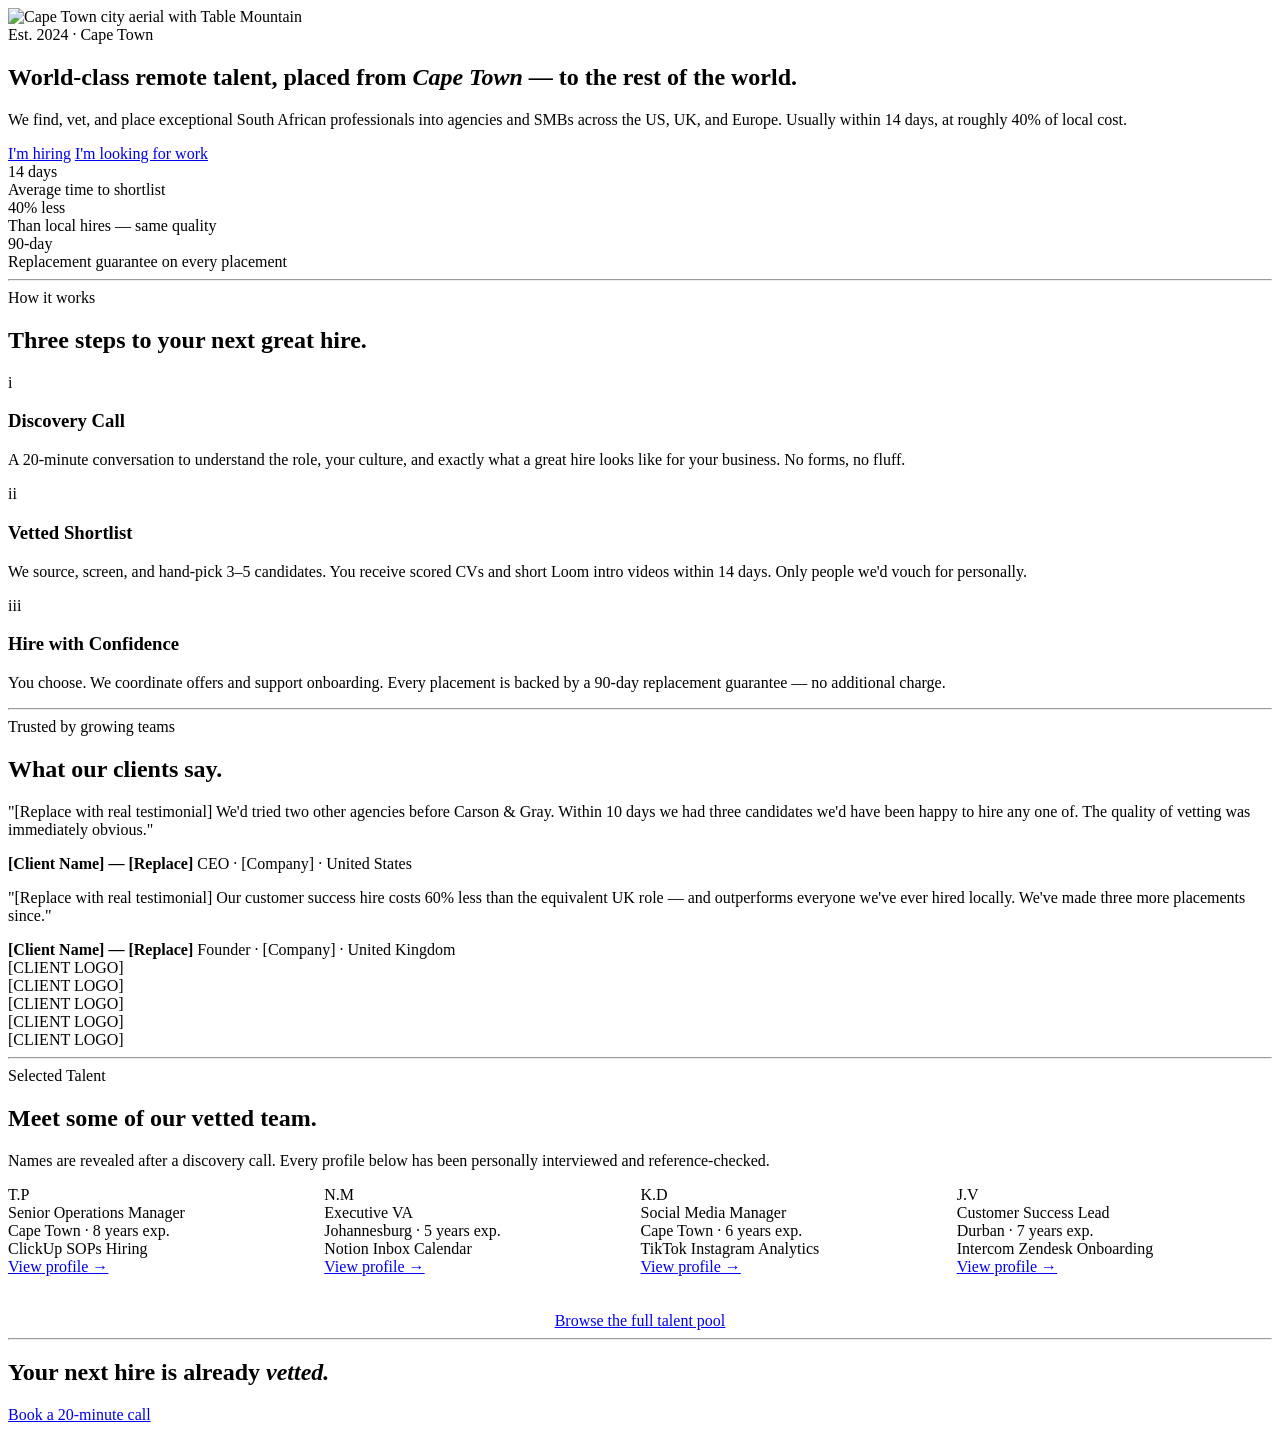
==== index.html @ 1c4ae8b0 "Create index.html" ====
<!DOCTYPE html>
<html lang="en">
<head>
  <meta charset="UTF-8" />
  <meta name="viewport" content="width=device-width, initial-scale=1.0" />
  <title>Carson & Gray — Remote Talent Specialists, Cape Town</title>
  <meta name="description" content="We find, vet, and place exceptional South African professionals into SMBs across the US, UK, and Europe. 14 days. 40% lower cost. 90-day guarantee." />
  <meta property="og:title" content="Carson & Gray — Remote Talent Specialists" />
  <meta property="og:description" content="World-class remote talent, placed from Cape Town — to the rest of the world." />
  <meta property="og:image" content="https://images.unsplash.com/photo-1580060839134-75a5edca2e99?w=1200&q=80" />
  <meta property="og:type" content="website" />
  <link rel="icon" type="image/svg+xml" href="data:image/svg+xml,<svg xmlns='http://www.w3.org/2000/svg' viewBox='0 0 32 32'><rect width='32' height='32' fill='%231a1916'/><text x='6' y='22' font-size='18' fill='%23f0e8db' font-family='serif'>C</text></svg>" />
  <link rel="preconnect" href="https://fonts.googleapis.com" />
  <link href="https://fonts.googleapis.com/css2?family=Fraunces:ital,opsz,wght@0,9..144,300;0,9..144,400;1,9..144,300;1,9..144,400&family=DM+Sans:wght@400;500&display=swap" rel="stylesheet" />
  <link rel="stylesheet" href="css/style.css" />
</head>
<body>

  <div id="nav-placeholder"></div>

  <main>

    <!-- ── HERO ── -->
    <section class="hero" aria-label="Hero">
      <div class="hero__bg">
        <img src="https://images.unsplash.com/photo-1580060839134-75a5edca2e99?w=1800&q=80&fit=crop" alt="Cape Town city aerial with Table Mountain" loading="eager" fetchpriority="high" />
      </div>
      <div class="hero__overlay" aria-hidden="true"></div>
      <div class="container">
        <div class="hero__content">
          <span class="eyebrow reveal">Est. 2024 · Cape Town</span>
          <h1 class="reveal reveal-delay-1">World-class remote talent, placed from <em>Cape Town</em> — to the rest of the world.</h1>
          <p class="hero__sub reveal reveal-delay-2">We find, vet, and place exceptional South African professionals into agencies and SMBs across the US, UK, and Europe. Usually within 14 days, at roughly 40% of local cost.</p>
          <div class="hero__btns reveal reveal-delay-3">
            <a href="for-clients.html" class="btn btn--filled">I'm hiring</a>
            <a href="for-candidates.html" class="btn btn--outline-paper">I'm looking for work</a>
          </div>
        </div>
      </div>
    </section>

    <!-- ── STATS STRIP ── -->
    <div class="stats-strip">
      <div class="stats-strip__inner">
        <div class="stat-item reveal">
          <div class="stat-num">14 days</div>
          <div class="stat-label">Average time to shortlist</div>
        </div>
        <div class="stat-item reveal reveal-delay-1">
          <div class="stat-num">40% less</div>
          <div class="stat-label">Than local hires — same quality</div>
        </div>
        <div class="stat-item reveal reveal-delay-2">
          <div class="stat-num">90-day</div>
          <div class="stat-label">Replacement guarantee on every placement</div>
        </div>
      </div>
    </div>

    <hr class="section-rule" />

    <!-- ── HOW IT WORKS ── -->
    <section>
      <div class="container">
        <div class="section-header reveal">
          <span class="eyebrow">How it works</span>
          <h2>Three steps to your next great hire.</h2>
        </div>
        <div class="steps">
          <div class="step reveal">
            <div class="step__num">i</div>
            <h3>Discovery Call</h3>
            <p>A 20-minute conversation to understand the role, your culture, and exactly what a great hire looks like for your business. No forms, no fluff.</p>
          </div>
          <div class="step reveal reveal-delay-1">
            <div class="step__num">ii</div>
            <h3>Vetted Shortlist</h3>
            <p>We source, screen, and hand-pick 3–5 candidates. You receive scored CVs and short Loom intro videos within 14 days. Only people we'd vouch for personally.</p>
          </div>
          <div class="step reveal reveal-delay-2">
            <div class="step__num">iii</div>
            <h3>Hire with Confidence</h3>
            <p>You choose. We coordinate offers and support onboarding. Every placement is backed by a 90-day replacement guarantee — no additional charge.</p>
          </div>
        </div>
      </div>
    </section>

    <hr class="section-rule" />

    <!-- ── SOCIAL PROOF ── -->
    <section style="background: var(--paper-deep);">
      <div class="container">
        <div class="section-header reveal">
          <span class="eyebrow">Trusted by growing teams</span>
          <h2>What our clients say.</h2>
        </div>
        <div class="testi-grid">
          <div class="testi-card reveal">
            <p class="testi-card__quote">"[Replace with real testimonial] We'd tried two other agencies before Carson &amp; Gray. Within 10 days we had three candidates we'd have been happy to hire any one of. The quality of vetting was immediately obvious."</p>
            <div class="testi-card__author">
              <strong>[Client Name] — [Replace]</strong>
              <span>CEO · [Company] · United States</span>
            </div>
          </div>
          <div class="testi-card reveal reveal-delay-1">
            <p class="testi-card__quote">"[Replace with real testimonial] Our customer success hire costs 60% less than the equivalent UK role — and outperforms everyone we've ever hired locally. We've made three more placements since."</p>
            <div class="testi-card__author">
              <strong>[Client Name] — [Replace]</strong>
              <span>Founder · [Company] · United Kingdom</span>
            </div>
          </div>
        </div>

        <div class="logos-strip reveal">
          <div class="logo-box">[CLIENT LOGO]</div>
          <div class="logo-box">[CLIENT LOGO]</div>
          <div class="logo-box">[CLIENT LOGO]</div>
          <div class="logo-box">[CLIENT LOGO]</div>
          <div class="logo-box">[CLIENT LOGO]</div>
        </div>
      </div>
    </section>

    <hr class="section-rule" />

    <!-- ── SELECTED TALENT ── -->
    <section>
      <div class="container">
        <div class="section-header reveal">
          <span class="eyebrow">Selected Talent</span>
          <h2>Meet some of our vetted team.</h2>
          <p>Names are revealed after a discovery call. Every profile below has been personally interviewed and reference-checked.</p>
        </div>
        <div style="display: grid; grid-template-columns: repeat(4, 1fr); gap: 1px; background: var(--rule); border: 1px solid var(--rule);">
          <div class="cand-card reveal">
            <div class="cand-card__initials">T.P</div>
            <div class="cand-card__role">Senior Operations Manager</div>
            <div class="cand-card__meta">Cape Town · 8 years exp.</div>
            <div class="cand-card__tags">
              <span class="tag">ClickUp</span>
              <span class="tag">SOPs</span>
              <span class="tag">Hiring</span>
            </div>
            <a href="talent-pool.html" class="cand-link">View profile →</a>
          </div>
          <div class="cand-card reveal reveal-delay-1">
            <div class="cand-card__initials">N.M</div>
            <div class="cand-card__role">Executive VA</div>
            <div class="cand-card__meta">Johannesburg · 5 years exp.</div>
            <div class="cand-card__tags">
              <span class="tag">Notion</span>
              <span class="tag">Inbox</span>
              <span class="tag">Calendar</span>
            </div>
            <a href="talent-pool.html" class="cand-link">View profile →</a>
          </div>
          <div class="cand-card reveal reveal-delay-2">
            <div class="cand-card__initials">K.D</div>
            <div class="cand-card__role">Social Media Manager</div>
            <div class="cand-card__meta">Cape Town · 6 years exp.</div>
            <div class="cand-card__tags">
              <span class="tag">TikTok</span>
              <span class="tag">Instagram</span>
              <span class="tag">Analytics</span>
            </div>
            <a href="talent-pool.html" class="cand-link">View profile →</a>
          </div>
          <div class="cand-card reveal reveal-delay-3">
            <div class="cand-card__initials">J.V</div>
            <div class="cand-card__role">Customer Success Lead</div>
            <div class="cand-card__meta">Durban · 7 years exp.</div>
            <div class="cand-card__tags">
              <span class="tag">Intercom</span>
              <span class="tag">Zendesk</span>
              <span class="tag">Onboarding</span>
            </div>
            <a href="talent-pool.html" class="cand-link">View profile →</a>
          </div>
        </div>
        <div style="margin-top: 36px; text-align: center;">
          <a href="talent-pool.html" class="btn btn--outline">Browse the full talent pool</a>
        </div>
      </div>
    </section>

    <hr class="section-rule" />

    <!-- ── DARK CTA ── -->
    <section class="dark-cta">
      <div class="container">
        <h2 class="reveal">Your next hire is already <em>vetted.</em></h2>
        <a href="contact.html" class="btn btn--accent reveal">Book a 20-minute call</a>
      </div>
    </section>

  </main>

  <div id="footer-placeholder"></div>

  <script src="js/main.js"></script>
  <script>initNav('index.html');</script>
</body>
</html>
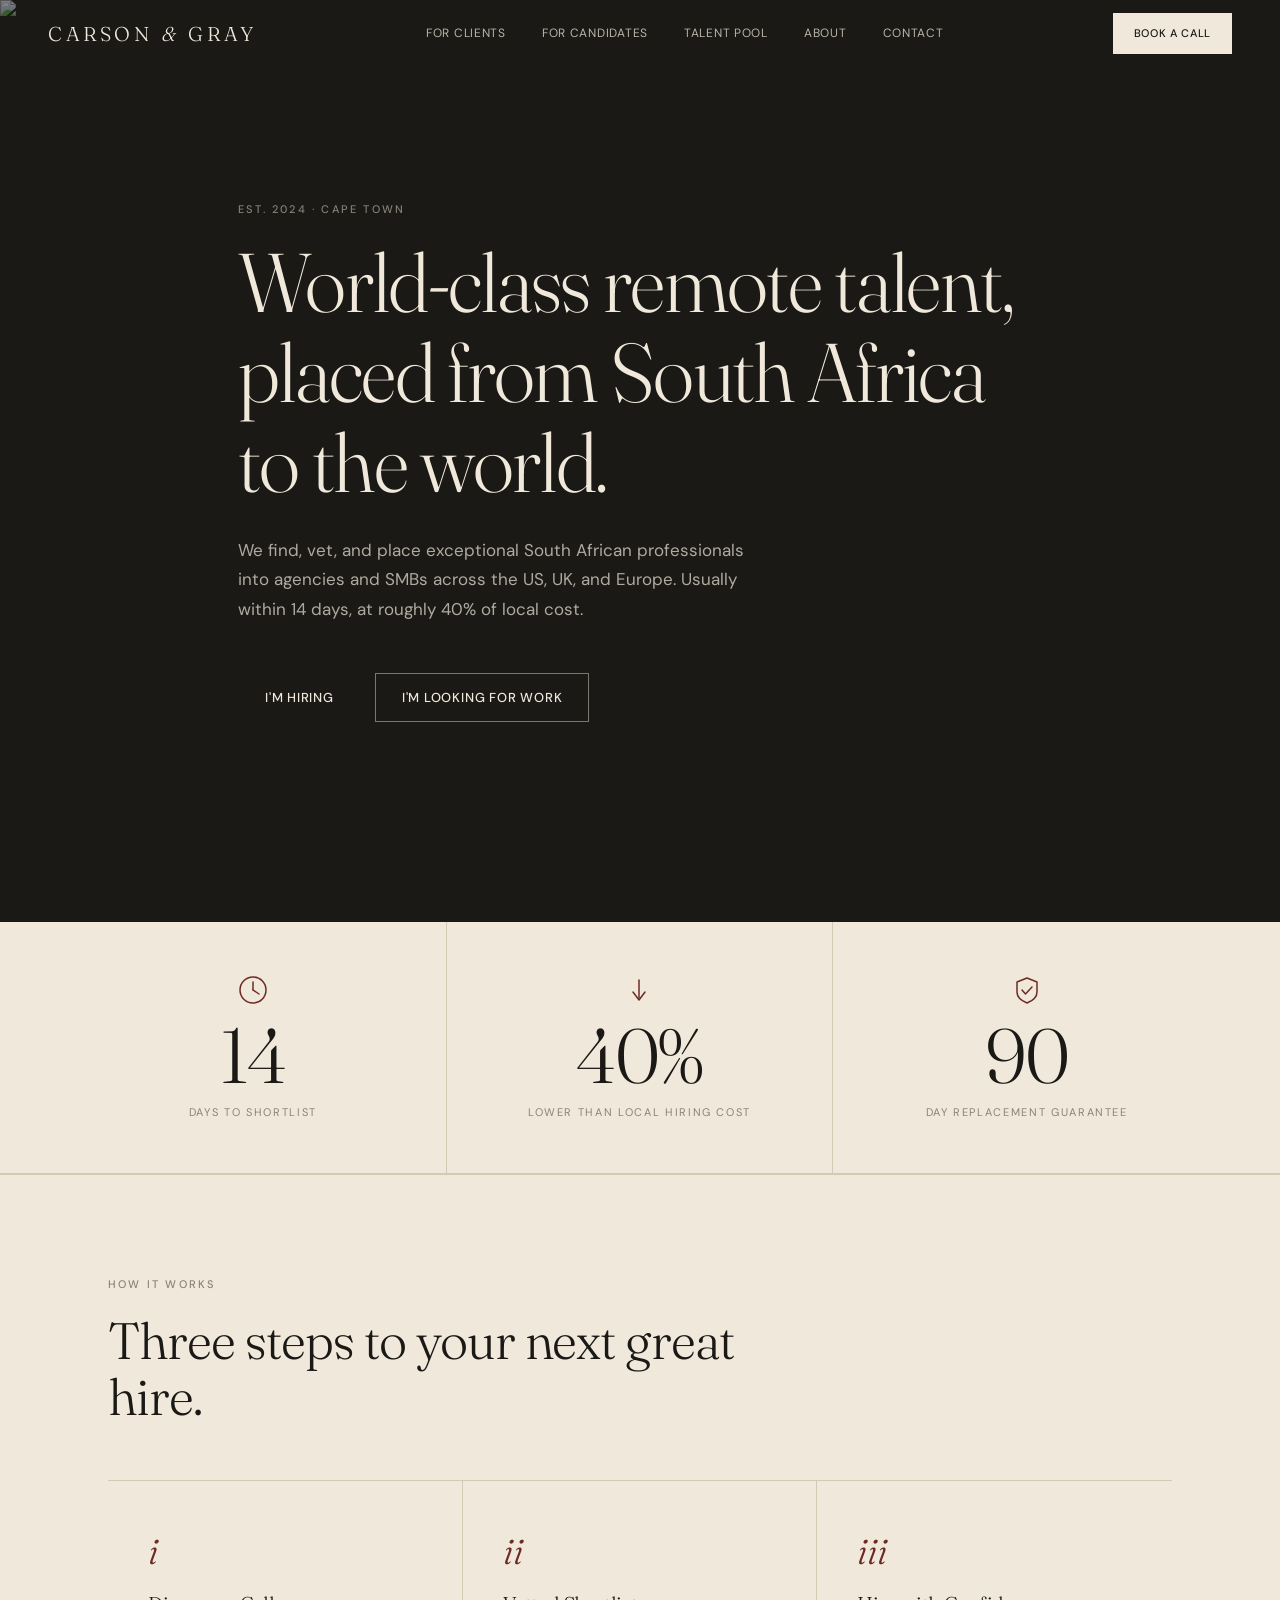
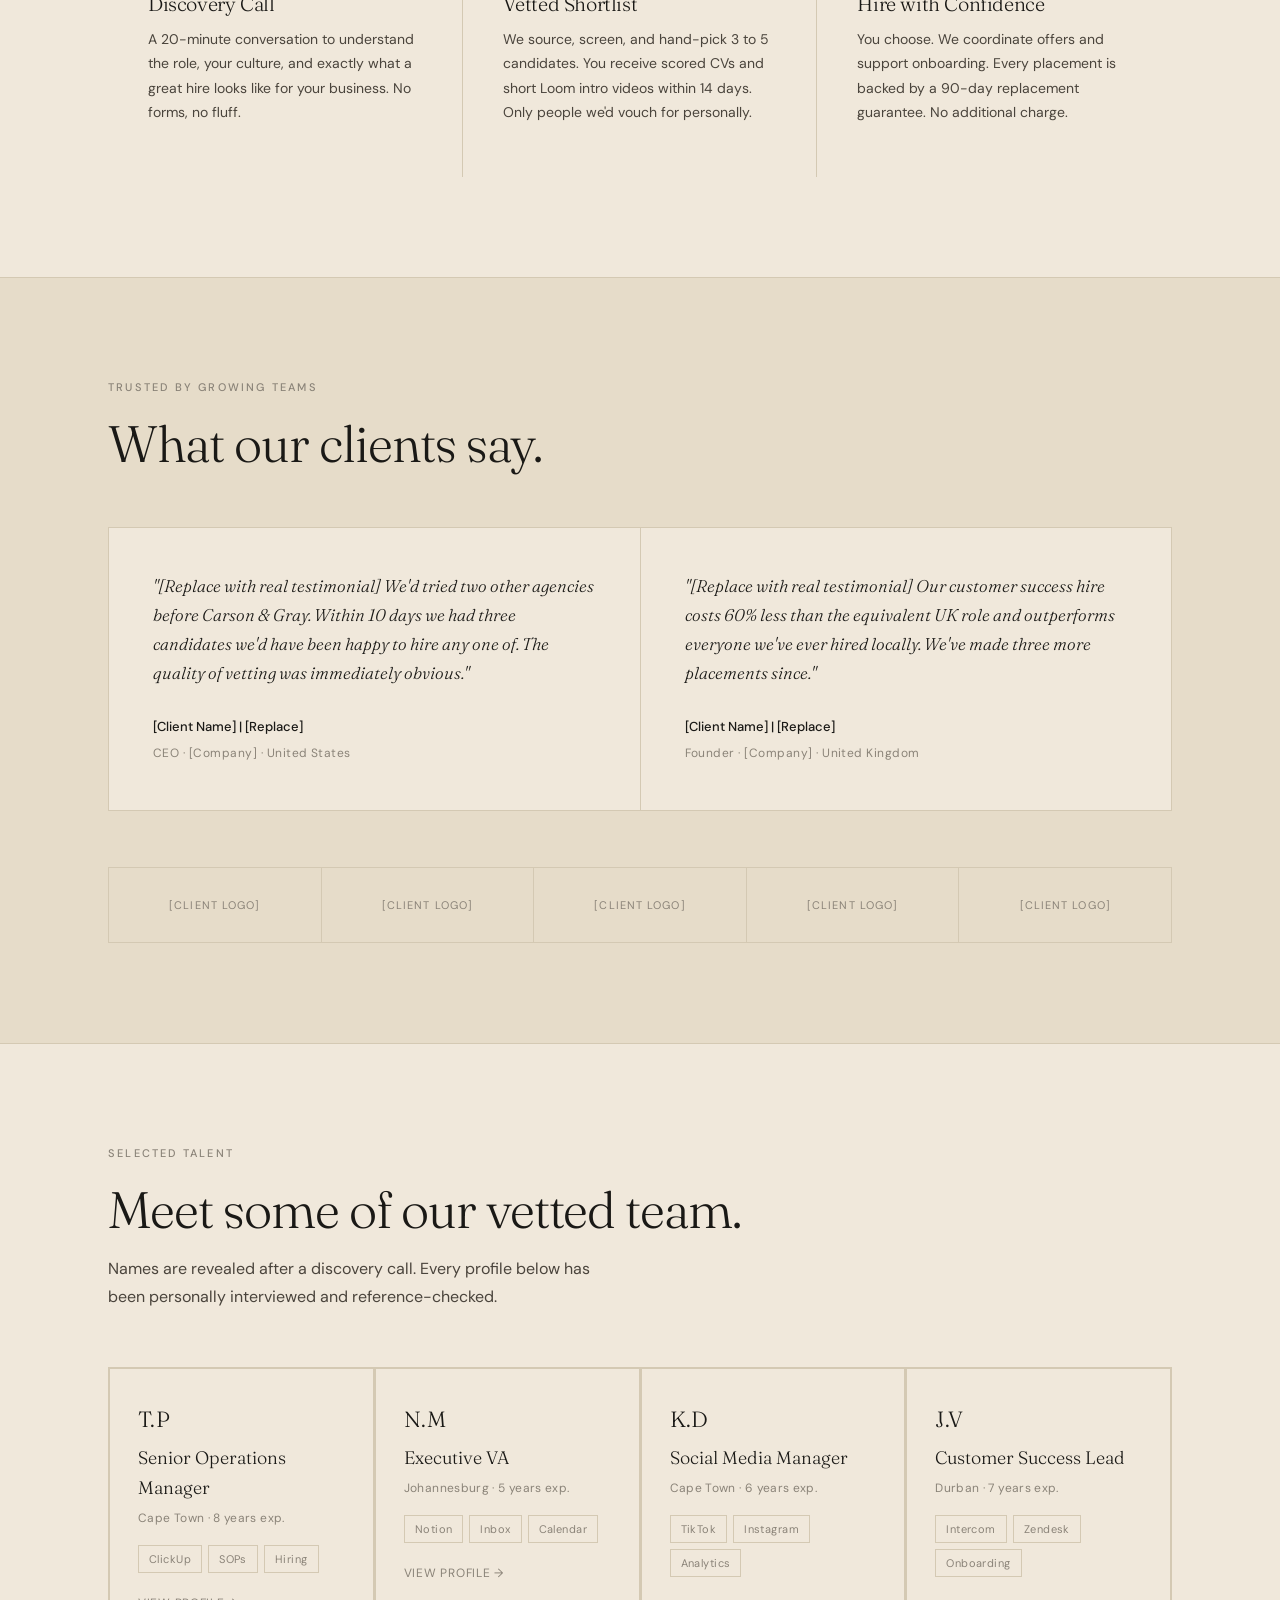
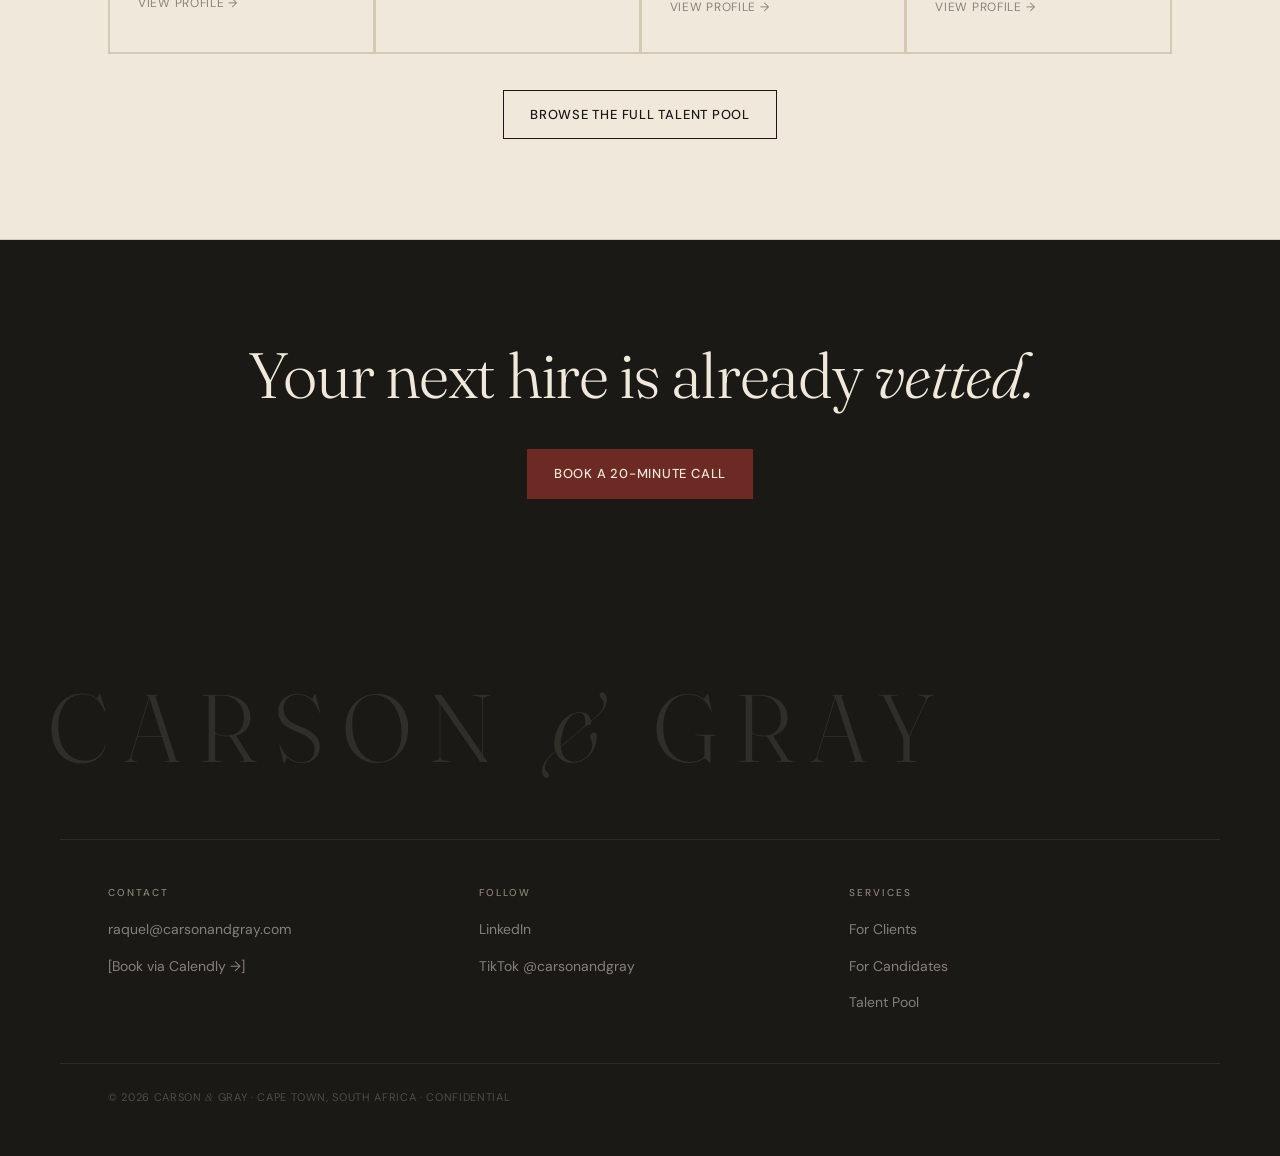
==== commit e466b555: "Update index.html" ====
--- a/index.html
+++ b/index.html
@@ -3,13 +3,13 @@
 <head>
   <meta charset="UTF-8" />
   <meta name="viewport" content="width=device-width, initial-scale=1.0" />
-  <title>Carson & Gray — Remote Talent Specialists, Cape Town</title>
+  <title>Carson &amp; Gray | Remote Talent Specialists</title>
   <meta name="description" content="We find, vet, and place exceptional South African professionals into SMBs across the US, UK, and Europe. 14 days. 40% lower cost. 90-day guarantee." />
-  <meta property="og:title" content="Carson & Gray — Remote Talent Specialists" />
-  <meta property="og:description" content="World-class remote talent, placed from Cape Town — to the rest of the world." />
+  <meta property="og:title" content="Carson &amp; Gray | Remote Talent Specialists" />
+  <meta property="og:description" content="World-class remote talent, placed from South Africa to the world." />
   <meta property="og:image" content="https://images.unsplash.com/photo-1580060839134-75a5edca2e99?w=1200&q=80" />
   <meta property="og:type" content="website" />
-  <link rel="icon" type="image/svg+xml" href="data:image/svg+xml,<svg xmlns='http://www.w3.org/2000/svg' viewBox='0 0 32 32'><rect width='32' height='32' fill='%231a1916'/><text x='6' y='22' font-size='18' fill='%23f0e8db' font-family='serif'>C</text></svg>" />
+  <link rel="icon" type="image/svg+xml" href="data:image/svg+xml,<svg xmlns='http://www.w3.org/2000/svg' viewBox='0 0 32 32'><rect width='32' height='32' fill='%231a1916'/><text x='4' y='22' font-size='11' fill='%23f0e8db' font-family='serif' letter-spacing='1'>C<tspan font-style='italic'>&amp;</tspan>G</text></svg>" />
   <link rel="preconnect" href="https://fonts.googleapis.com" />
   <link href="https://fonts.googleapis.com/css2?family=Fraunces:ital,opsz,wght@0,9..144,300;0,9..144,400;1,9..144,300;1,9..144,400&family=DM+Sans:wght@400;500&display=swap" rel="stylesheet" />
   <link rel="stylesheet" href="css/style.css" />
@@ -23,13 +23,13 @@
     <!-- ── HERO ── -->
     <section class="hero" aria-label="Hero">
       <div class="hero__bg">
-        <img src="https://images.unsplash.com/photo-1580060839134-75a5edca2e99?w=1800&q=80&fit=crop" alt="Cape Town city aerial with Table Mountain" loading="eager" fetchpriority="high" />
-      </div>
-      <div class="hero__overlay" aria-hidden="true"></div>
+        <img src="https://images.unsplash.com/photo-1577948000111-9c970dfe3743?w=1800&q=80&fit=crop" alt="Johannesburg skyline" loading="eager" fetchpriority="high" />
+      </div>
+      <div class="hero__overlay" aria-hidden="true" style="opacity: 0.40;"></div>
       <div class="container">
         <div class="hero__content">
           <span class="eyebrow reveal">Est. 2024 · Cape Town</span>
-          <h1 class="reveal reveal-delay-1">World-class remote talent, placed from <em>Cape Town</em> — to the rest of the world.</h1>
+          <h1 class="reveal reveal-delay-1">World-class remote talent, placed from South Africa to the world.</h1>
           <p class="hero__sub reveal reveal-delay-2">We find, vet, and place exceptional South African professionals into agencies and SMBs across the US, UK, and Europe. Usually within 14 days, at roughly 40% of local cost.</p>
           <div class="hero__btns reveal reveal-delay-3">
             <a href="for-clients.html" class="btn btn--filled">I'm hiring</a>
@@ -41,18 +41,40 @@
 
     <!-- ── STATS STRIP ── -->
     <div class="stats-strip">
-      <div class="stats-strip__inner">
-        <div class="stat-item reveal">
-          <div class="stat-num">14 days</div>
-          <div class="stat-label">Average time to shortlist</div>
-        </div>
-        <div class="stat-item reveal reveal-delay-1">
-          <div class="stat-num">40% less</div>
-          <div class="stat-label">Than local hires — same quality</div>
-        </div>
-        <div class="stat-item reveal reveal-delay-2">
-          <div class="stat-num">90-day</div>
-          <div class="stat-label">Replacement guarantee on every placement</div>
+      <div class="stats-strip__inner" style="display:grid; grid-template-columns: repeat(3,1fr); max-width: 1160px; margin: 0 auto;">
+        <div class="stat-item" style="padding: 52px 48px; border-right: 1px solid var(--rule); text-align: center;">
+          <div style="display:flex; justify-content:center; margin-bottom:12px;">
+            <!-- Clock icon -->
+            <svg width="32" height="32" viewBox="0 0 32 32" fill="none" xmlns="http://www.w3.org/2000/svg">
+              <circle cx="16" cy="16" r="13" stroke="var(--accent)" stroke-width="1.5"/>
+              <line x1="16" y1="8" x2="16" y2="16" stroke="var(--accent)" stroke-width="1.5" stroke-linecap="round"/>
+              <line x1="16" y1="16" x2="22" y2="20" stroke="var(--accent)" stroke-width="1.5" stroke-linecap="round"/>
+            </svg>
+          </div>
+          <div class="stat-num" style="font-family:'Fraunces',Georgia,serif; font-weight:300; font-size:clamp(56px,6vw,96px); letter-spacing:-0.03em; color:var(--ink); line-height:1; margin-bottom:8px;">14</div>
+          <div class="stat-label" style="font-size:11px; letter-spacing:0.15em; text-transform:uppercase; color:var(--ink-mute); font-family:'DM Sans',sans-serif;">Days to shortlist</div>
+        </div>
+        <div class="stat-item" style="padding: 52px 48px; border-right: 1px solid var(--rule); text-align: center;">
+          <div style="display:flex; justify-content:center; margin-bottom:12px;">
+            <!-- Down arrow icon -->
+            <svg width="32" height="32" viewBox="0 0 32 32" fill="none" xmlns="http://www.w3.org/2000/svg">
+              <line x1="16" y1="6" x2="16" y2="24" stroke="var(--accent)" stroke-width="1.5" stroke-linecap="round"/>
+              <polyline points="10,18 16,26 22,18" fill="none" stroke="var(--accent)" stroke-width="1.5" stroke-linecap="round" stroke-linejoin="round"/>
+            </svg>
+          </div>
+          <div class="stat-num" style="font-family:'Fraunces',Georgia,serif; font-weight:300; font-size:clamp(56px,6vw,96px); letter-spacing:-0.03em; color:var(--ink); line-height:1; margin-bottom:8px;">40%</div>
+          <div class="stat-label" style="font-size:11px; letter-spacing:0.15em; text-transform:uppercase; color:var(--ink-mute); font-family:'DM Sans',sans-serif;">Lower than local hiring cost</div>
+        </div>
+        <div class="stat-item" style="padding: 52px 48px; text-align: center;">
+          <div style="display:flex; justify-content:center; margin-bottom:12px;">
+            <!-- Shield icon -->
+            <svg width="32" height="32" viewBox="0 0 32 32" fill="none" xmlns="http://www.w3.org/2000/svg">
+              <path d="M16 4 L26 8 L26 18 C26 23 21 27 16 29 C11 27 6 23 6 18 L6 8 Z" stroke="var(--accent)" stroke-width="1.5" stroke-linejoin="round"/>
+              <polyline points="11,16 14.5,20 21,13" fill="none" stroke="var(--accent)" stroke-width="1.5" stroke-linecap="round" stroke-linejoin="round"/>
+            </svg>
+          </div>
+          <div class="stat-num" style="font-family:'Fraunces',Georgia,serif; font-weight:300; font-size:clamp(56px,6vw,96px); letter-spacing:-0.03em; color:var(--ink); line-height:1; margin-bottom:8px;">90</div>
+          <div class="stat-label" style="font-size:11px; letter-spacing:0.15em; text-transform:uppercase; color:var(--ink-mute); font-family:'DM Sans',sans-serif;">Day replacement guarantee</div>
         </div>
       </div>
     </div>
@@ -75,12 +97,12 @@
           <div class="step reveal reveal-delay-1">
             <div class="step__num">ii</div>
             <h3>Vetted Shortlist</h3>
-            <p>We source, screen, and hand-pick 3–5 candidates. You receive scored CVs and short Loom intro videos within 14 days. Only people we'd vouch for personally.</p>
+            <p>We source, screen, and hand-pick 3 to 5 candidates. You receive scored CVs and short Loom intro videos within 14 days. Only people we'd vouch for personally.</p>
           </div>
           <div class="step reveal reveal-delay-2">
             <div class="step__num">iii</div>
             <h3>Hire with Confidence</h3>
-            <p>You choose. We coordinate offers and support onboarding. Every placement is backed by a 90-day replacement guarantee — no additional charge.</p>
+            <p>You choose. We coordinate offers and support onboarding. Every placement is backed by a 90-day replacement guarantee. No additional charge.</p>
           </div>
         </div>
       </div>
@@ -99,14 +121,14 @@
           <div class="testi-card reveal">
             <p class="testi-card__quote">"[Replace with real testimonial] We'd tried two other agencies before Carson &amp; Gray. Within 10 days we had three candidates we'd have been happy to hire any one of. The quality of vetting was immediately obvious."</p>
             <div class="testi-card__author">
-              <strong>[Client Name] — [Replace]</strong>
+              <strong>[Client Name] | [Replace]</strong>
               <span>CEO · [Company] · United States</span>
             </div>
           </div>
           <div class="testi-card reveal reveal-delay-1">
-            <p class="testi-card__quote">"[Replace with real testimonial] Our customer success hire costs 60% less than the equivalent UK role — and outperforms everyone we've ever hired locally. We've made three more placements since."</p>
+            <p class="testi-card__quote">"[Replace with real testimonial] Our customer success hire costs 60% less than the equivalent UK role and outperforms everyone we've ever hired locally. We've made three more placements since."</p>
             <div class="testi-card__author">
-              <strong>[Client Name] — [Replace]</strong>
+              <strong>[Client Name] | [Replace]</strong>
               <span>Founder · [Company] · United Kingdom</span>
             </div>
           </div>
--- a/css/style.css
+++ b/css/style.css
@@ -0,0 +1,1097 @@
+/* ════════════════════════════════════════════════════════════
+   CARSON & GRAY — Shared Stylesheet
+   Palette: Ink / Paper / Accent (deep burgundy)
+   Fonts: Fraunces (display) + DM Sans (body)
+════════════════════════════════════════════════════════════ */
+
+/* ── DESIGN TOKENS ── */
+:root {
+  --paper:      #f0e8db;
+  --paper-deep: #e6dcc9;
+  --ink:        #1a1916;
+  --ink-soft:   #4a443c;
+  --ink-mute:   #8a8378;
+  --accent:     #6d2a24;
+  --rule:       #d4c9b3;
+
+  --font-display: 'Fraunces', Georgia, serif;
+  --font-body:    'DM Sans', system-ui, sans-serif;
+
+  --pad-section:    100px;
+  --pad-section-sm: 56px;
+  --max-w:          1160px;
+}
+
+/* ── RESET ── */
+*, *::before, *::after { box-sizing: border-box; margin: 0; padding: 0; }
+html { scroll-behavior: smooth; font-size: 16px; }
+img  { display: block; max-width: 100%; }
+a    { color: inherit; text-decoration: none; }
+ul, ol { list-style: none; }
+button { cursor: pointer; font-family: inherit; }
+input, select, textarea { font-family: inherit; }
+
+/* ── BASE ── */
+body {
+  background: var(--paper);
+  color: var(--ink);
+  font-family: var(--font-body);
+  font-size: 16px;
+  line-height: 1.65;
+  overflow-x: hidden;
+  position: relative;
+}
+
+/* Paper grain texture */
+body::before {
+  content: '';
+  position: fixed;
+  inset: 0;
+  z-index: 0;
+  pointer-events: none;
+  opacity: 0.35;
+  mix-blend-mode: multiply;
+  background-image: url("data:image/svg+xml,%3Csvg xmlns='http://www.w3.org/2000/svg' width='400' height='400'%3E%3Cfilter id='g'%3E%3CfeTurbulence type='fractalNoise' baseFrequency='0.72' numOctaves='4' stitchTiles='stitch'/%3E%3CfeColorMatrix type='saturate' values='0'/%3E%3C/filter%3E%3Crect width='400' height='400' filter='url(%23g)'/%3E%3C/svg%3E");
+  background-size: 250px 250px;
+}
+
+/* Ensure all content sits above the texture */
+body > * { position: relative; z-index: 1; }
+
+/* ── TYPOGRAPHY ── */
+h1, h2, h3, h4 {
+  font-family: var(--font-display);
+  font-weight: 300;
+  line-height: 1.08;
+  letter-spacing: -0.02em;
+}
+
+em {
+  font-style: italic;
+  font-family: var(--font-display);
+  font-weight: 300;
+}
+
+p { color: var(--ink-soft); line-height: 1.75; }
+
+.eyebrow {
+  display: block;
+  font-family: var(--font-body);
+  font-size: 11px;
+  font-weight: 500;
+  letter-spacing: 0.2em;
+  text-transform: uppercase;
+  color: var(--ink-mute);
+  margin-bottom: 20px;
+}
+.eyebrow--accent { color: var(--accent); }
+
+/* ── LAYOUT ── */
+.container {
+  max-width: var(--max-w);
+  margin: 0 auto;
+  padding: 0 48px;
+}
+
+section {
+  padding: var(--pad-section) 0;
+}
+
+.section-rule {
+  border: none;
+  border-top: 1px solid var(--rule);
+}
+
+/* ── BUTTONS ── */
+.btn {
+  display: inline-flex;
+  align-items: center;
+  gap: 8px;
+  font-family: var(--font-body);
+  font-size: 13px;
+  font-weight: 500;
+  letter-spacing: 0.06em;
+  text-transform: uppercase;
+  padding: 13px 26px;
+  border: 1px solid transparent;
+  border-radius: 0;
+  transition: background 0.2s, color 0.2s, border-color 0.2s;
+  cursor: pointer;
+  white-space: nowrap;
+}
+
+.btn--filled {
+  background: var(--ink);
+  color: var(--paper);
+  border-color: var(--ink);
+}
+.btn--filled:hover { background: #2f2d29; border-color: #2f2d29; }
+
+.btn--outline {
+  background: transparent;
+  color: var(--ink);
+  border-color: var(--ink);
+}
+.btn--outline:hover { background: var(--ink); color: var(--paper); }
+
+.btn--accent {
+  background: var(--accent);
+  color: var(--paper);
+  border-color: var(--accent);
+}
+.btn--accent:hover { background: #581f1a; border-color: #581f1a; }
+
+.btn--outline-paper {
+  background: transparent;
+  color: var(--paper);
+  border-color: rgba(240,232,219,0.45);
+}
+.btn--outline-paper:hover { background: rgba(240,232,219,0.1); border-color: var(--paper); }
+
+/* ── NAV ── */
+.site-nav {
+  position: fixed;
+  top: 0; left: 0; right: 0;
+  z-index: 900;
+  height: 68px;
+  display: flex;
+  align-items: center;
+  justify-content: space-between;
+  padding: 0 48px;
+  background: transparent;
+  border-bottom: 1px solid transparent;
+  transition: background 0.35s, border-color 0.35s, backdrop-filter 0.35s;
+}
+
+.site-nav.scrolled {
+  background: rgba(240, 232, 219, 0.96);
+  border-color: var(--rule);
+  backdrop-filter: blur(8px);
+}
+
+.nav-logo {
+  font-family: var(--font-display);
+  font-weight: 300;
+  font-size: 20px;
+  letter-spacing: 0.18em;
+  text-transform: uppercase;
+  color: var(--paper);
+  transition: color 0.35s;
+  white-space: nowrap;
+  flex-shrink: 0;
+}
+.site-nav.scrolled .nav-logo { color: var(--ink); }
+
+.nav-links {
+  display: flex;
+  align-items: center;
+  gap: 36px;
+}
+.nav-links a {
+  font-size: 12px;
+  font-weight: 400;
+  letter-spacing: 0.06em;
+  text-transform: uppercase;
+  color: rgba(240,232,219,0.75);
+  transition: color 0.2s;
+}
+.nav-links a:hover,
+.nav-links a.active { color: var(--paper); }
+
+.site-nav.scrolled .nav-links a { color: var(--ink-mute); }
+.site-nav.scrolled .nav-links a:hover,
+.site-nav.scrolled .nav-links a.active { color: var(--ink); }
+
+.nav-cta .btn--filled {
+  font-size: 11px;
+  padding: 10px 20px;
+  background: var(--paper);
+  color: var(--ink);
+  border-color: var(--paper);
+}
+.nav-cta .btn--filled:hover { background: var(--paper-deep); border-color: var(--paper-deep); }
+.site-nav.scrolled .nav-cta .btn--filled {
+  background: var(--ink);
+  color: var(--paper);
+  border-color: var(--ink);
+}
+
+.hamburger {
+  display: none;
+  flex-direction: column;
+  gap: 5px;
+  background: none;
+  border: none;
+  padding: 4px;
+}
+.hamburger span {
+  display: block;
+  width: 22px;
+  height: 1.5px;
+  background: var(--paper);
+  transition: background 0.35s, transform 0.3s, opacity 0.3s;
+}
+.site-nav.scrolled .hamburger span { background: var(--ink); }
+.hamburger.open span:nth-child(1) { transform: rotate(45deg) translate(4px, 4px); }
+.hamburger.open span:nth-child(2) { opacity: 0; }
+.hamburger.open span:nth-child(3) { transform: rotate(-45deg) translate(4px, -4px); }
+
+.mobile-menu {
+  display: none;
+  position: fixed;
+  top: 68px; left: 0; right: 0;
+  z-index: 899;
+  background: var(--paper);
+  border-bottom: 1px solid var(--rule);
+  padding: 28px 48px 36px;
+  flex-direction: column;
+  gap: 0;
+}
+.mobile-menu.open { display: flex; }
+.mobile-menu a {
+  font-size: 13px;
+  font-weight: 400;
+  letter-spacing: 0.06em;
+  text-transform: uppercase;
+  color: var(--ink-soft);
+  padding: 14px 0;
+  border-bottom: 1px solid var(--rule);
+  transition: color 0.2s;
+}
+.mobile-menu a:hover { color: var(--ink); }
+.mobile-menu .btn { margin-top: 20px; align-self: flex-start; }
+
+/* ── FOOTER ── */
+.site-footer {
+  background: var(--ink);
+  padding: 80px 0 48px;
+}
+
+.footer-wordmark {
+  font-family: var(--font-display);
+  font-weight: 300;
+  font-size: clamp(48px, 8vw, 96px);
+  color: rgba(240,232,219,0.1);
+  letter-spacing: 0.18em;
+  text-transform: uppercase;
+  line-height: 1;
+  margin-bottom: 64px;
+  padding: 0 48px;
+}
+
+.footer-grid {
+  display: grid;
+  grid-template-columns: repeat(3, 1fr);
+  gap: 48px;
+  padding: 48px 48px 48px;
+  border-top: 1px solid rgba(240,232,219,0.08);
+  max-width: var(--max-w);
+  margin: 0 auto;
+}
+.footer-col h4 {
+  font-family: var(--font-body);
+  font-size: 10px;
+  font-weight: 500;
+  letter-spacing: 0.2em;
+  text-transform: uppercase;
+  color: var(--ink-mute);
+  margin-bottom: 18px;
+}
+.footer-col ul { display: flex; flex-direction: column; gap: 10px; }
+.footer-col ul li a {
+  font-size: 14px;
+  color: rgba(240,232,219,0.5);
+  transition: color 0.2s;
+}
+.footer-col ul li a:hover { color: var(--paper); }
+
+.footer-bottom {
+  max-width: var(--max-w);
+  margin: 0 auto;
+  padding: 24px 48px 0;
+  border-top: 1px solid rgba(240,232,219,0.08);
+  display: flex;
+  justify-content: space-between;
+  align-items: center;
+  flex-wrap: wrap;
+  gap: 12px;
+}
+.footer-bottom p {
+  font-size: 11px;
+  letter-spacing: 0.06em;
+  color: rgba(240,232,219,0.25);
+  text-transform: uppercase;
+}
+
+/* ── HERO ── */
+.hero {
+  position: relative;
+  min-height: 100vh;
+  display: flex;
+  align-items: flex-end;
+  overflow: hidden;
+}
+
+.hero__bg {
+  position: absolute;
+  inset: 0;
+  background: var(--ink);
+}
+.hero__bg img {
+  width: 100%;
+  height: 100%;
+  object-fit: cover;
+  object-position: center;
+  opacity: 0.75;
+}
+.hero__overlay {
+  position: absolute;
+  inset: 0;
+  background: var(--ink);
+  opacity: 0.50;
+}
+
+.hero__content {
+  position: relative;
+  z-index: 2;
+  padding: 100px 48px 100px;
+  max-width: 900px;
+}
+
+.hero__content .eyebrow { color: rgba(240,232,219,0.5); }
+
+.hero h1 {
+  font-size: clamp(48px, 6.5vw, 92px);
+  color: var(--paper);
+  margin-bottom: 28px;
+  max-width: 820px;
+}
+
+.hero__sub {
+  font-size: 17px;
+  color: rgba(240,232,219,0.7);
+  max-width: 540px;
+  margin-bottom: 48px;
+  line-height: 1.75;
+  font-family: var(--font-body);
+}
+
+.hero__btns {
+  display: flex;
+  gap: 14px;
+  flex-wrap: wrap;
+}
+
+/* Hero variants (smaller) */
+.hero--sm {
+  min-height: 65vh;
+}
+.hero--sm .hero__content {
+  padding: 80px 48px 80px;
+}
+
+/* ── STATS STRIP ── */
+.stats-strip {
+  background: var(--paper);
+  border-bottom: 1px solid var(--rule);
+  padding: 0;
+}
+.stats-strip__inner {
+  display: grid;
+  grid-template-columns: repeat(3, 1fr);
+  max-width: var(--max-w);
+  margin: 0 auto;
+}
+.stat-item {
+  padding: 52px 48px;
+  border-right: 1px solid var(--rule);
+}
+.stat-item:last-child { border-right: none; }
+.stat-num {
+  font-family: var(--font-display);
+  font-weight: 300;
+  font-size: clamp(40px, 5vw, 60px);
+  letter-spacing: -0.03em;
+  color: var(--ink);
+  line-height: 1;
+  margin-bottom: 8px;
+}
+.stat-label {
+  font-size: 13px;
+  color: var(--ink-mute);
+  font-family: var(--font-body);
+}
+
+/* ── SECTION HEADER ── */
+.section-header {
+  margin-bottom: 56px;
+}
+.section-header h2 {
+  font-size: clamp(32px, 4vw, 52px);
+  color: var(--ink);
+  max-width: 680px;
+}
+.section-header p {
+  margin-top: 18px;
+  font-size: 16px;
+  max-width: 520px;
+}
+
+/* ── HOW IT WORKS ── */
+.steps {
+  display: grid;
+  grid-template-columns: repeat(3, 1fr);
+  border-top: 1px solid var(--rule);
+}
+.step {
+  padding: 52px 40px;
+  border-right: 1px solid var(--rule);
+}
+.step:last-child { border-right: none; }
+.step__num {
+  font-family: var(--font-display);
+  font-style: italic;
+  font-size: 36px;
+  color: var(--accent);
+  font-weight: 300;
+  line-height: 1;
+  margin-bottom: 24px;
+}
+.step h3 {
+  font-size: 20px;
+  margin-bottom: 12px;
+  color: var(--ink);
+}
+.step p { font-size: 14px; }
+
+/* ── TESTIMONIALS ── */
+.testi-grid {
+  display: grid;
+  grid-template-columns: 1fr 1fr;
+  gap: 1px;
+  background: var(--rule);
+  border: 1px solid var(--rule);
+}
+.testi-card {
+  background: var(--paper);
+  padding: 44px;
+}
+.testi-card__quote {
+  font-family: var(--font-display);
+  font-style: italic;
+  font-weight: 300;
+  font-size: 17px;
+  line-height: 1.7;
+  color: var(--ink);
+  margin-bottom: 28px;
+}
+.testi-card__author strong {
+  display: block;
+  font-size: 13px;
+  font-weight: 500;
+  color: var(--ink);
+  margin-bottom: 2px;
+}
+.testi-card__author span {
+  font-size: 12px;
+  color: var(--ink-mute);
+  letter-spacing: 0.04em;
+}
+
+/* Logo strip */
+.logos-strip {
+  display: flex;
+  gap: 0;
+  border: 1px solid var(--rule);
+  margin-top: 56px;
+}
+.logo-box {
+  flex: 1;
+  border-right: 1px solid var(--rule);
+  padding: 28px 24px;
+  text-align: center;
+  font-size: 11px;
+  letter-spacing: 0.1em;
+  text-transform: uppercase;
+  color: var(--ink-mute);
+}
+.logo-box:last-child { border-right: none; }
+
+/* ── CANDIDATE CARDS ── */
+.cand-card {
+  background: var(--paper);
+  border: 1px solid var(--rule);
+  padding: 32px 28px;
+  transition: border-color 0.2s;
+}
+.cand-card:hover { border-color: var(--ink-mute); }
+.cand-card__num {
+  font-family: var(--font-display);
+  font-style: italic;
+  font-size: 28px;
+  font-weight: 300;
+  color: var(--accent);
+  line-height: 1;
+  margin-bottom: 20px;
+}
+.cand-card__initials {
+  font-family: var(--font-display);
+  font-size: 22px;
+  font-weight: 300;
+  color: var(--ink);
+  margin-bottom: 6px;
+  letter-spacing: 0.02em;
+}
+.cand-card__role {
+  font-family: var(--font-display);
+  font-size: 18px;
+  font-weight: 300;
+  color: var(--ink);
+  margin-bottom: 6px;
+}
+.cand-card__meta {
+  font-size: 12px;
+  color: var(--ink-mute);
+  margin-bottom: 16px;
+  letter-spacing: 0.03em;
+}
+.cand-card__tags {
+  display: flex;
+  gap: 6px;
+  flex-wrap: wrap;
+  margin-bottom: 16px;
+}
+.tag {
+  font-size: 11px;
+  letter-spacing: 0.04em;
+  border: 1px solid var(--rule);
+  padding: 4px 10px;
+  color: var(--ink-mute);
+  border-radius: 0;
+  font-family: var(--font-body);
+}
+.cand-card__rate {
+  font-size: 13px;
+  color: var(--ink-soft);
+  font-weight: 500;
+  margin-bottom: 6px;
+}
+.cand-card__avail {
+  display: flex;
+  align-items: center;
+  gap: 8px;
+  font-size: 12px;
+  color: var(--ink-mute);
+  margin-bottom: 20px;
+}
+.avail-dot {
+  width: 7px;
+  height: 7px;
+  border-radius: 50%;
+  flex-shrink: 0;
+}
+.avail-dot--green  { background: #4a7c59; }
+.avail-dot--amber  { background: #a07940; }
+.avail-dot--muted  { background: var(--rule); }
+
+.cand-link {
+  font-size: 12px;
+  letter-spacing: 0.06em;
+  text-transform: uppercase;
+  color: var(--ink-mute);
+  transition: color 0.2s;
+  font-family: var(--font-body);
+}
+.cand-link:hover { color: var(--ink); }
+
+/* ── DARK CTA ── */
+.dark-cta {
+  background: var(--ink);
+  text-align: center;
+  padding: var(--pad-section) 0;
+}
+.dark-cta h2 {
+  font-size: clamp(36px, 5vw, 68px);
+  color: var(--paper);
+  margin-bottom: 40px;
+}
+
+/* ── PROCESS LIST ── */
+.process-list {
+  border-top: 1px solid var(--rule);
+}
+.process-step {
+  display: grid;
+  grid-template-columns: 80px 1fr;
+  gap: 32px;
+  padding: 44px 0;
+  border-bottom: 1px solid var(--rule);
+  align-items: start;
+}
+.process-step__num {
+  font-family: var(--font-display);
+  font-style: italic;
+  font-size: 18px;
+  color: var(--accent);
+  padding-top: 4px;
+}
+.process-step h3 { font-size: 20px; margin-bottom: 12px; }
+.process-step p { font-size: 15px; }
+
+/* ── ROLE GRID (typographic) ── */
+.role-grid {
+  display: flex;
+  flex-direction: column;
+  border-top: 1px solid var(--rule);
+}
+.role-row {
+  display: grid;
+  grid-template-columns: 60px 1fr;
+  gap: 24px;
+  padding: 24px 0;
+  border-bottom: 1px solid var(--rule);
+  align-items: baseline;
+}
+.role-row__num {
+  font-family: var(--font-display);
+  font-style: italic;
+  font-size: 14px;
+  color: var(--ink-mute);
+}
+.role-row__name {
+  font-family: var(--font-display);
+  font-size: 20px;
+  font-weight: 300;
+  color: var(--ink);
+}
+
+/* ── WHY SA GRID (2x2) ── */
+.why-grid {
+  display: grid;
+  grid-template-columns: 1fr 1fr;
+  gap: 1px;
+  background: var(--rule);
+  border: 1px solid var(--rule);
+}
+.why-item {
+  background: var(--paper);
+  padding: 48px 44px;
+}
+.why-item__num {
+  font-family: var(--font-display);
+  font-style: italic;
+  font-size: 28px;
+  color: var(--accent);
+  font-weight: 300;
+  line-height: 1;
+  margin-bottom: 20px;
+}
+.why-item h3 { font-size: 20px; margin-bottom: 12px; }
+.why-item p { font-size: 14px; }
+
+/* ── FAQ ACCORDION ── */
+.faq-list { border-top: 1px solid var(--rule); }
+.faq-item { border-bottom: 1px solid var(--rule); }
+.faq-q {
+  width: 100%;
+  display: flex;
+  justify-content: space-between;
+  align-items: center;
+  padding: 24px 0;
+  background: none;
+  border: none;
+  font-family: var(--font-body);
+  font-size: 16px;
+  font-weight: 500;
+  color: var(--ink);
+  text-align: left;
+  gap: 20px;
+}
+.faq-q:hover { color: var(--ink-soft); }
+.faq-icon {
+  flex-shrink: 0;
+  width: 18px;
+  height: 18px;
+  position: relative;
+}
+.faq-icon::before,
+.faq-icon::after {
+  content: '';
+  position: absolute;
+  background: var(--ink-mute);
+  transition: transform 0.3s, opacity 0.3s;
+}
+.faq-icon::before { width: 18px; height: 1px; top: 50%; left: 0; transform: translateY(-50%); }
+.faq-icon::after  { width: 1px; height: 18px; left: 50%; top: 0; transform: translateX(-50%); }
+.faq-item.open .faq-icon::after { transform: translateX(-50%) rotate(90deg); opacity: 0; }
+
+.faq-a {
+  max-height: 0;
+  overflow: hidden;
+  transition: max-height 0.4s ease;
+}
+.faq-item.open .faq-a { max-height: 400px; }
+.faq-a p {
+  padding-bottom: 28px;
+  font-size: 15px;
+  max-width: 680px;
+}
+
+/* ── FORM ── */
+.form-grid {
+  display: grid;
+  grid-template-columns: 1fr 1fr;
+  gap: 20px;
+  max-width: 720px;
+}
+.form-field {
+  display: flex;
+  flex-direction: column;
+  gap: 8px;
+}
+.form-field--full { grid-column: 1 / -1; }
+
+.form-field label {
+  font-size: 10px;
+  font-weight: 500;
+  letter-spacing: 0.18em;
+  text-transform: uppercase;
+  color: var(--ink-mute);
+}
+.form-field input,
+.form-field select,
+.form-field textarea {
+  font-size: 15px;
+  color: var(--ink);
+  background: var(--paper);
+  border: 1px solid var(--rule);
+  border-radius: 0;
+  padding: 12px 14px;
+  outline: none;
+  transition: border-color 0.2s;
+  width: 100%;
+  -webkit-appearance: none;
+}
+.form-field input:focus,
+.form-field select:focus,
+.form-field textarea:focus { border-color: var(--ink-mute); }
+.form-field textarea { min-height: 120px; resize: vertical; }
+
+/* ── FILTERS BAR ── */
+.filters-bar {
+  position: sticky;
+  top: 68px;
+  z-index: 100;
+  background: var(--paper-deep);
+  border-bottom: 1px solid var(--rule);
+  padding: 18px 48px;
+  display: flex;
+  gap: 16px;
+  flex-wrap: wrap;
+  align-items: center;
+}
+.filter-select {
+  font-family: var(--font-body);
+  font-size: 12px;
+  letter-spacing: 0.04em;
+  color: var(--ink-soft);
+  background: var(--paper);
+  border: 1px solid var(--rule);
+  border-radius: 0;
+  padding: 9px 14px;
+  outline: none;
+  cursor: pointer;
+  -webkit-appearance: none;
+  background-image: url("data:image/svg+xml,%3Csvg xmlns='http://www.w3.org/2000/svg' width='10' height='6'%3E%3Cpath d='M0 0l5 6 5-6z' fill='%238a8378'/%3E%3C/svg%3E");
+  background-repeat: no-repeat;
+  background-position: right 12px center;
+  padding-right: 32px;
+  min-width: 160px;
+}
+.filters-label {
+  font-size: 11px;
+  letter-spacing: 0.1em;
+  text-transform: uppercase;
+  color: var(--ink-mute);
+}
+
+/* ── TALENT GRID ── */
+.talent-grid {
+  display: grid;
+  grid-template-columns: repeat(3, 1fr);
+  gap: 1px;
+  background: var(--rule);
+  border: 1px solid var(--rule);
+}
+.talent-grid .cand-card {
+  border: none;
+}
+.talent-grid .cand-card[data-hidden="true"] { display: none; }
+
+/* ── ABOUT FOUNDER ── */
+.founder-split {
+  display: grid;
+  grid-template-columns: 1fr 1fr;
+  gap: 80px;
+  align-items: start;
+  padding: var(--pad-section) 0;
+  border-bottom: 1px solid var(--rule);
+}
+.founder-text h2 { font-size: clamp(40px, 5vw, 64px); margin-bottom: 32px; }
+.founder-text p { margin-bottom: 20px; font-size: 16px; }
+.founder-photo {
+  aspect-ratio: 4/5;
+  background: var(--paper-deep);
+  border: 1px solid var(--rule);
+  display: flex;
+  align-items: center;
+  justify-content: center;
+  text-align: center;
+  padding: 32px;
+}
+.founder-photo p { font-size: 13px; color: var(--ink-mute); line-height: 1.6; }
+
+/* ── VALUES LIST ── */
+.values-list { border-top: 1px solid var(--rule); }
+.value-item {
+  display: grid;
+  grid-template-columns: 100px 1fr;
+  gap: 32px;
+  padding: 40px 0;
+  border-bottom: 1px solid var(--rule);
+  align-items: start;
+}
+.value-item__num {
+  font-family: var(--font-display);
+  font-style: italic;
+  font-size: 16px;
+  color: var(--ink-mute);
+  padding-top: 4px;
+}
+.value-item h3 { font-size: 20px; margin-bottom: 10px; }
+.value-item p { font-size: 15px; }
+
+/* ── COUNTRIES LIST ── */
+.countries-grid {
+  display: grid;
+  grid-template-columns: repeat(5, 1fr);
+  gap: 1px;
+  background: var(--rule);
+  border: 1px solid var(--rule);
+  margin-top: 36px;
+}
+.country-item {
+  background: var(--paper);
+  padding: 22px 20px;
+  font-size: 13px;
+  font-weight: 500;
+  color: var(--ink-soft);
+  letter-spacing: 0.03em;
+}
+
+/* ── CONTACT ── */
+.contact-bg {
+  position: fixed;
+  inset: 0;
+  pointer-events: none;
+  z-index: 0;
+}
+.contact-bg img {
+  width: 100%;
+  height: 100%;
+  object-fit: cover;
+  opacity: 0.07;
+}
+.contact-grid {
+  display: grid;
+  grid-template-columns: 1fr 1fr;
+  gap: 1px;
+  background: var(--rule);
+  border: 1px solid var(--rule);
+}
+.contact-block {
+  background: var(--paper);
+  padding: 52px 48px;
+}
+.contact-block h3 { font-size: 22px; margin-bottom: 12px; }
+.contact-block p { font-size: 15px; margin-bottom: 28px; }
+.contact-links { display: flex; flex-direction: column; gap: 12px; margin-bottom: 28px; }
+.contact-links a {
+  font-size: 14px;
+  color: var(--ink-soft);
+  display: flex;
+  align-items: center;
+  gap: 12px;
+  transition: color 0.2s;
+}
+.contact-links a:hover { color: var(--ink); }
+.contact-links a::before { content: ''; display: inline-block; width: 18px; height: 1px; background: var(--rule); }
+
+.calendly-placeholder {
+  border: 1px dashed var(--rule);
+  padding: 48px 32px;
+  text-align: center;
+  margin-bottom: 20px;
+}
+.calendly-placeholder p { font-size: 13px; color: var(--ink-mute); }
+
+/* ── SPLIT 2-COL ── */
+.split-2 { display: grid; grid-template-columns: 1fr 1fr; gap: 80px; align-items: start; }
+
+/* ── FADE IN ANIMATIONS ── */
+.reveal {
+  opacity: 0;
+  transform: translateY(22px);
+  transition: opacity 0.65s ease, transform 0.65s ease;
+}
+.reveal.visible {
+  opacity: 1;
+  transform: translateY(0);
+}
+.reveal-delay-1 { transition-delay: 0.1s; }
+.reveal-delay-2 { transition-delay: 0.2s; }
+.reveal-delay-3 { transition-delay: 0.3s; }
+
+/* ── CASE STUDY ── */
+.case-study {
+  border-left: 2px solid var(--accent);
+  padding: 36px 48px;
+  background: var(--paper-deep);
+}
+.case-study__quote {
+  font-family: var(--font-display);
+  font-style: italic;
+  font-size: 22px;
+  font-weight: 300;
+  color: var(--ink);
+  line-height: 1.6;
+  margin-bottom: 20px;
+}
+.case-study__attr { font-size: 13px; color: var(--ink-mute); letter-spacing: 0.04em; }
+
+/* ── EMBED PLACEHOLDER ── */
+.embed-placeholder {
+  border: 1px dashed var(--rule);
+  background: var(--paper-deep);
+  padding: 52px;
+  text-align: center;
+}
+.embed-placeholder p { font-size: 13px; color: var(--ink-mute); line-height: 1.7; }
+
+/* ── PRICING BLOCK ── */
+.pricing-block {
+  border: 1px solid var(--rule);
+  padding: 52px 48px;
+  display: grid;
+  grid-template-columns: 1fr 1fr;
+  gap: 60px;
+  align-items: start;
+}
+.pricing-includes { display: flex; flex-direction: column; gap: 16px; margin-top: 32px; }
+.pricing-includes li {
+  display: flex;
+  align-items: flex-start;
+  gap: 16px;
+  font-size: 14px;
+  color: var(--ink-soft);
+  padding-bottom: 16px;
+  border-bottom: 1px solid var(--rule);
+}
+.pricing-includes li::before { content: '→'; color: var(--accent); flex-shrink: 0; font-family: var(--font-display); }
+
+/* ── INLINE NOTICE ── */
+.notice {
+  border: 1px solid var(--rule);
+  padding: 16px 20px;
+  font-size: 12px;
+  color: var(--ink-mute);
+  letter-spacing: 0.03em;
+  margin-top: 20px;
+  background: var(--paper-deep);
+}
+
+/* ════════════════════════════════════════════
+   RESPONSIVE — 820px breakpoint
+════════════════════════════════════════════ */
+@media (max-width: 820px) {
+  :root {
+    --pad-section: var(--pad-section-sm);
+  }
+
+  .container { padding: 0 24px; }
+  section { padding: var(--pad-section-sm) 0; }
+
+  /* Nav */
+  .site-nav { padding: 0 24px; }
+  .nav-links { display: none; }
+  .nav-cta  { display: none; }
+  .hamburger { display: flex; }
+  .mobile-menu { padding: 24px 24px 32px; }
+
+  /* Hero */
+  .hero { min-height: 95vh; align-items: center; }
+  .hero--sm { min-height: 70vh; }
+  .hero__content { padding: 100px 24px 60px; }
+  .hero h1 { font-size: clamp(36px, 9vw, 52px); }
+  .hero__btns { flex-direction: column; align-items: flex-start; }
+
+  /* Stats */
+  .stats-strip__inner { grid-template-columns: 1fr; }
+  .stat-item { border-right: none; border-bottom: 1px solid var(--rule); padding: 36px 24px; }
+  .stat-item:last-child { border-bottom: none; }
+
+  /* Steps */
+  .steps { grid-template-columns: 1fr; }
+  .step { border-right: none; border-bottom: 1px solid var(--rule); padding: 40px 24px; }
+  .step:last-child { border-bottom: none; }
+
+  /* Testi */
+  .testi-grid { grid-template-columns: 1fr; }
+  .testi-card { padding: 32px 24px; }
+
+  /* Logos */
+  .logos-strip { flex-wrap: wrap; }
+  .logo-box { flex: none; width: 50%; border-bottom: 1px solid var(--rule); }
+
+  /* Why grid */
+  .why-grid { grid-template-columns: 1fr; }
+  .why-item { padding: 36px 24px; }
+
+  /* Split */
+  .split-2 { grid-template-columns: 1fr; gap: 48px; }
+  .founder-split { grid-template-columns: 1fr; gap: 48px; padding: var(--pad-section-sm) 0; }
+  .pricing-block { grid-template-columns: 1fr; gap: 40px; padding: 36px 24px; }
+
+  /* Process */
+  .process-step { grid-template-columns: 48px 1fr; gap: 20px; }
+
+  /* Value */
+  .value-item { grid-template-columns: 60px 1fr; gap: 20px; }
+
+  /* Talent */
+  .talent-grid { grid-template-columns: 1fr; }
+  .filters-bar { padding: 16px 24px; flex-direction: column; align-items: stretch; top: 60px; }
+  .filter-select { min-width: unset; }
+
+  /* Footer */
+  .footer-wordmark { padding: 0 24px; }
+  .footer-grid { grid-template-columns: 1fr; padding: 36px 24px; gap: 32px; }
+  .footer-bottom { padding: 20px 24px 0; flex-direction: column; align-items: flex-start; }
+
+  /* Contact */
+  .contact-grid { grid-template-columns: 1fr; }
+  .contact-block { padding: 36px 24px; }
+
+  /* Countries */
+  .countries-grid { grid-template-columns: repeat(2, 1fr); }
+
+  /* Form */
+  .form-grid { grid-template-columns: 1fr; }
+  .form-field--full { grid-column: 1; }
+
+  /* Role row */
+  .role-row { grid-template-columns: 40px 1fr; }
+
+  /* Case study */
+  .case-study { padding: 28px 24px; }
+}
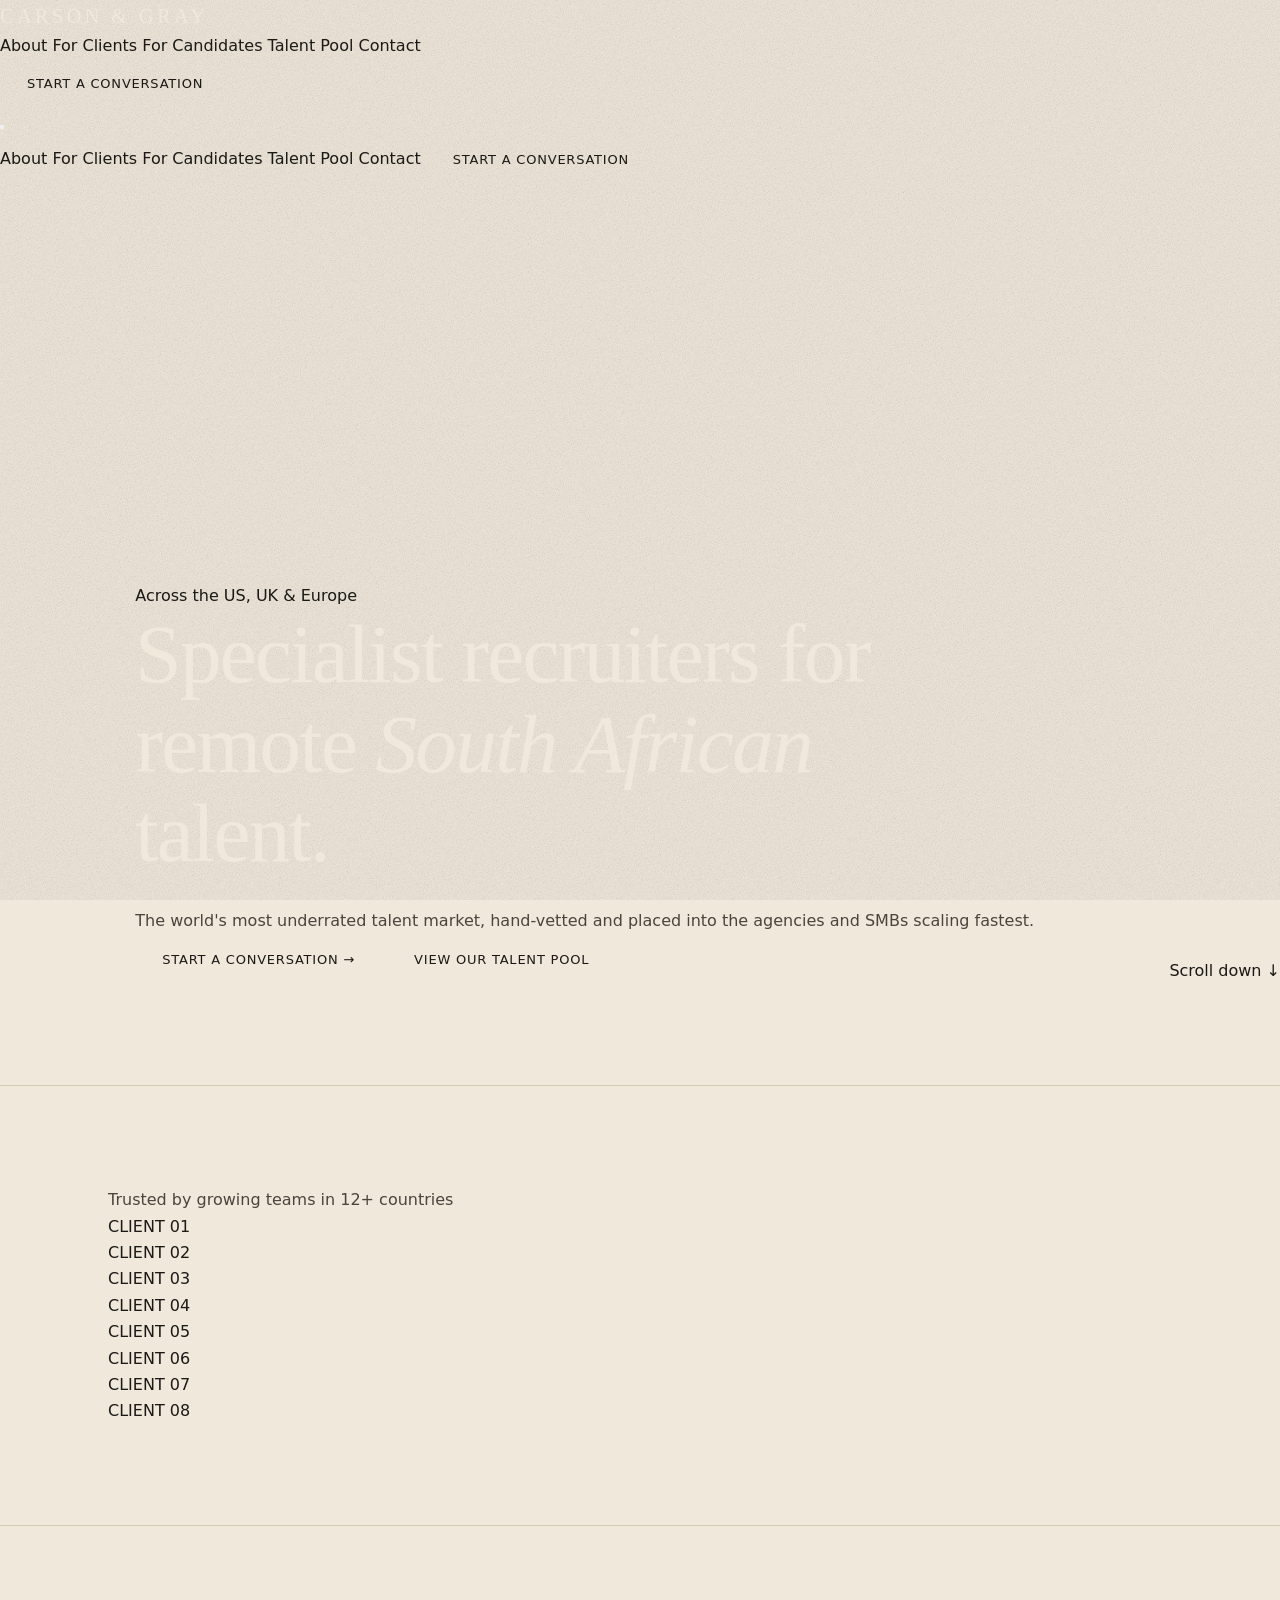
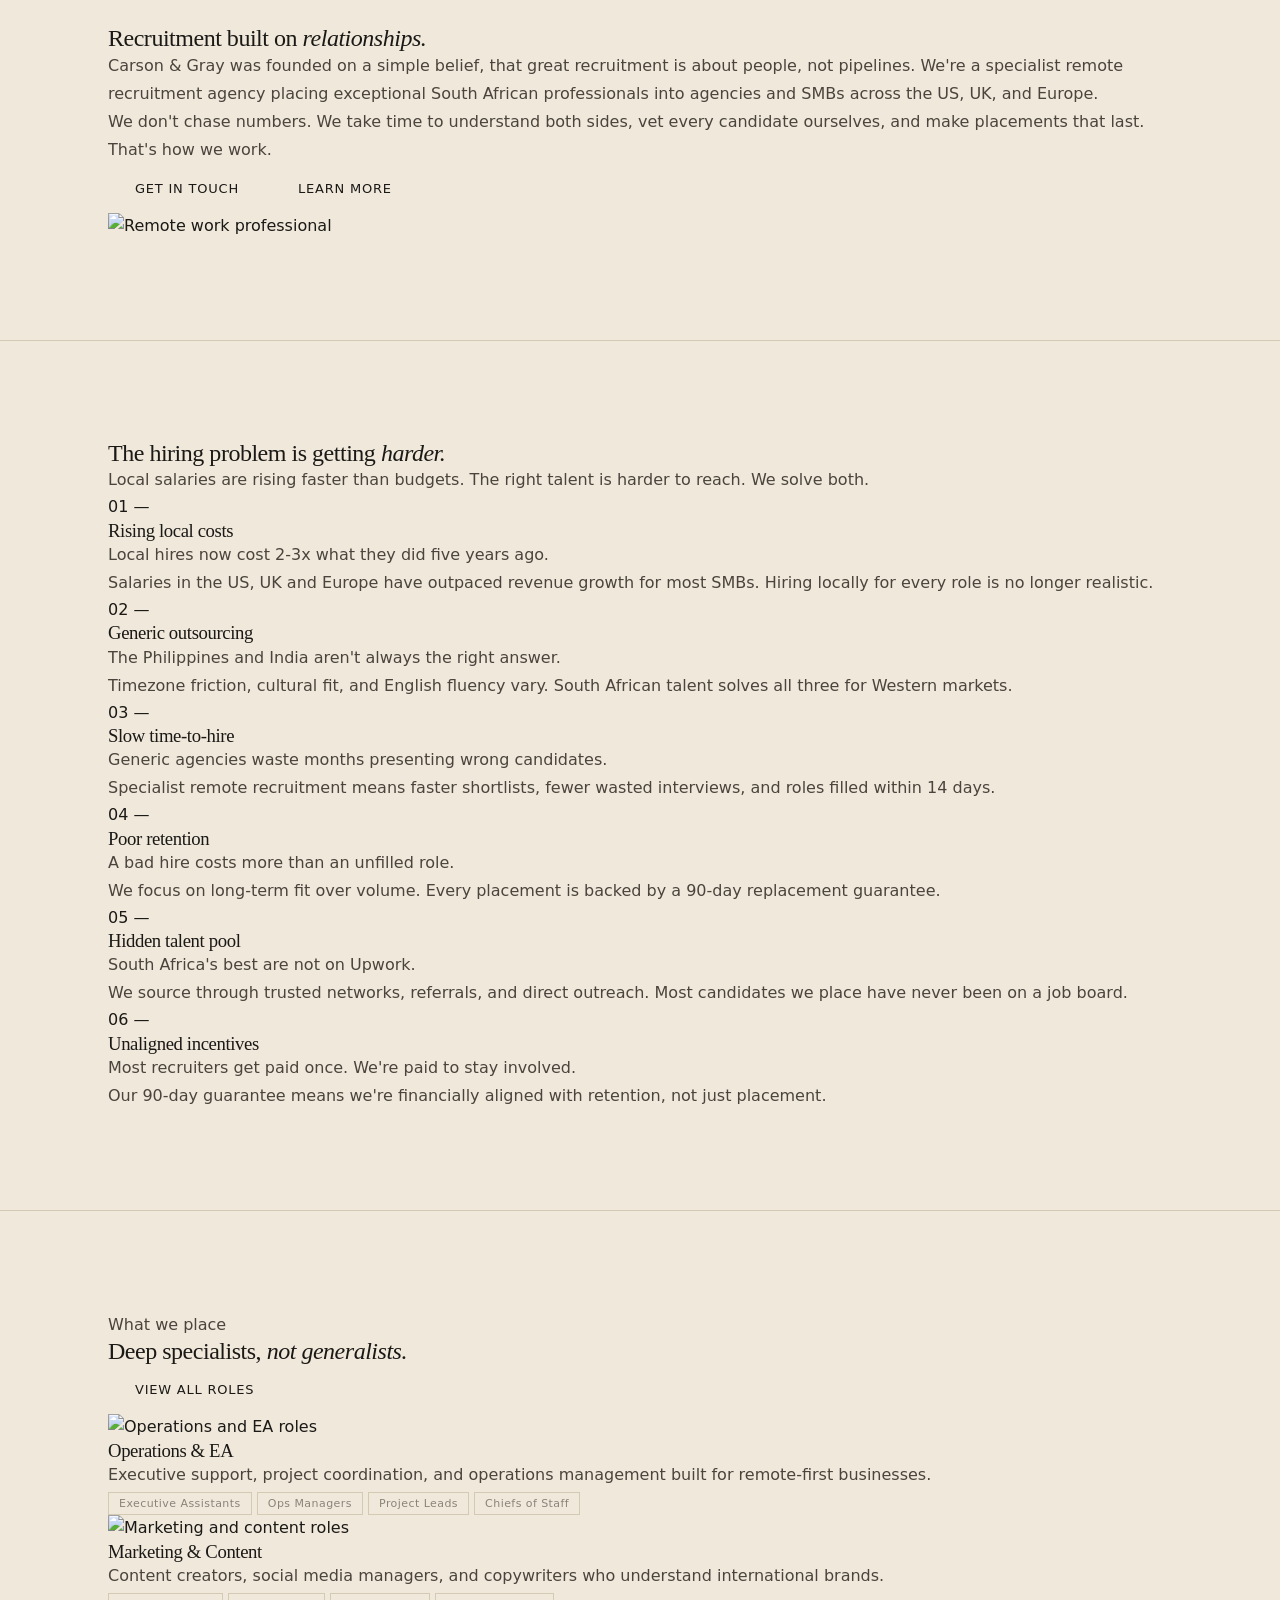
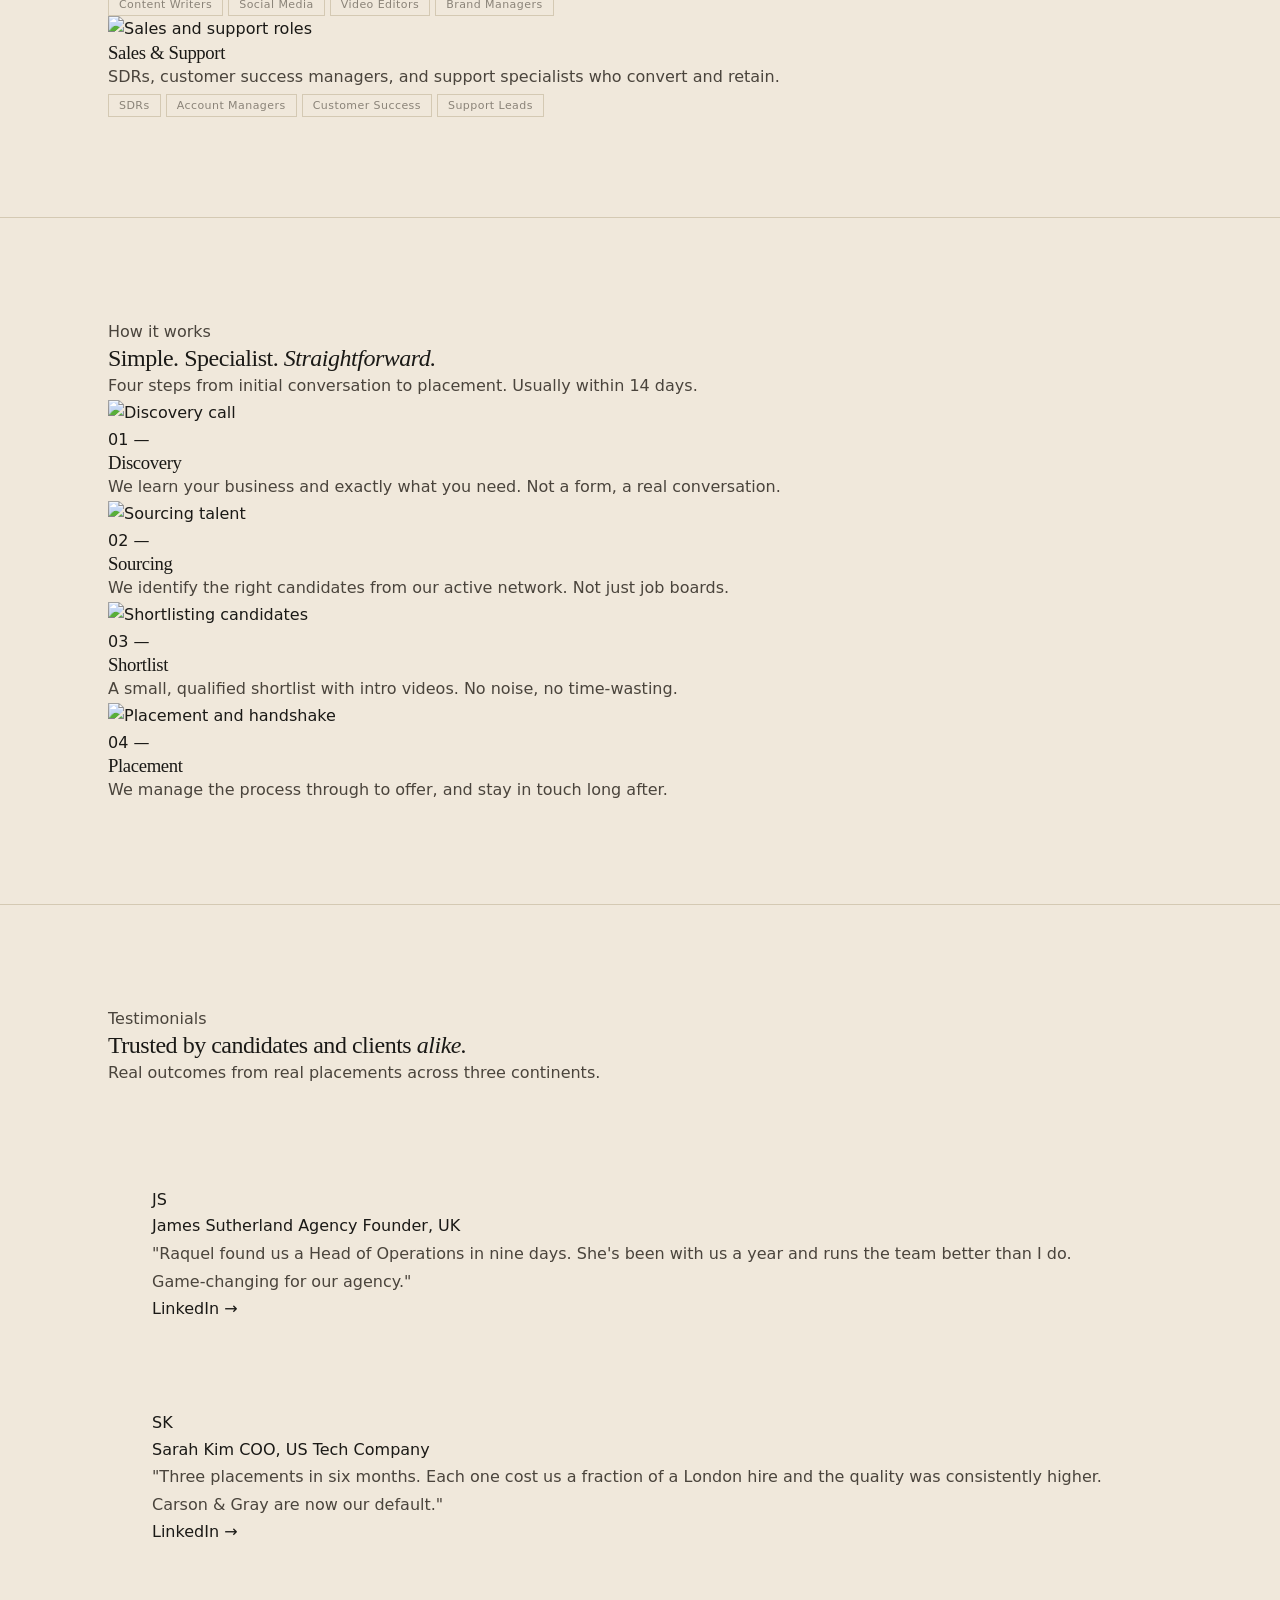
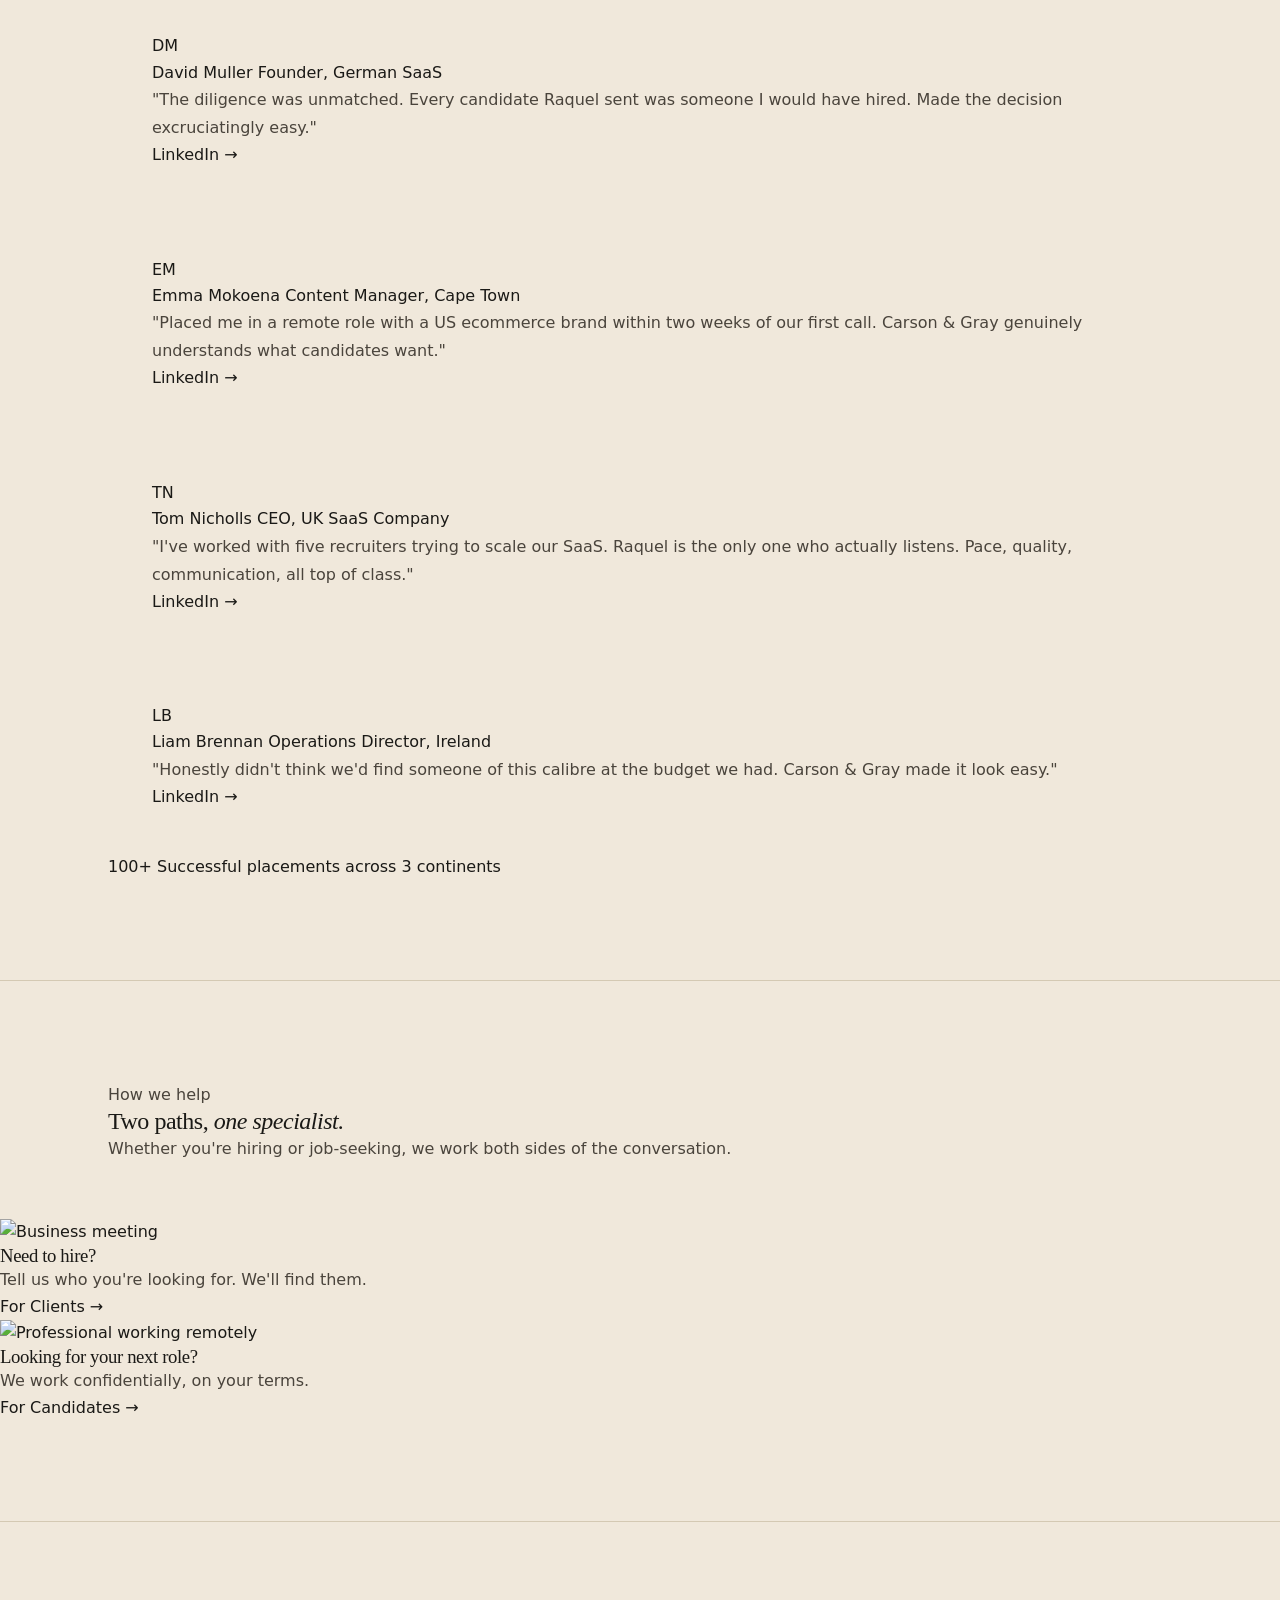
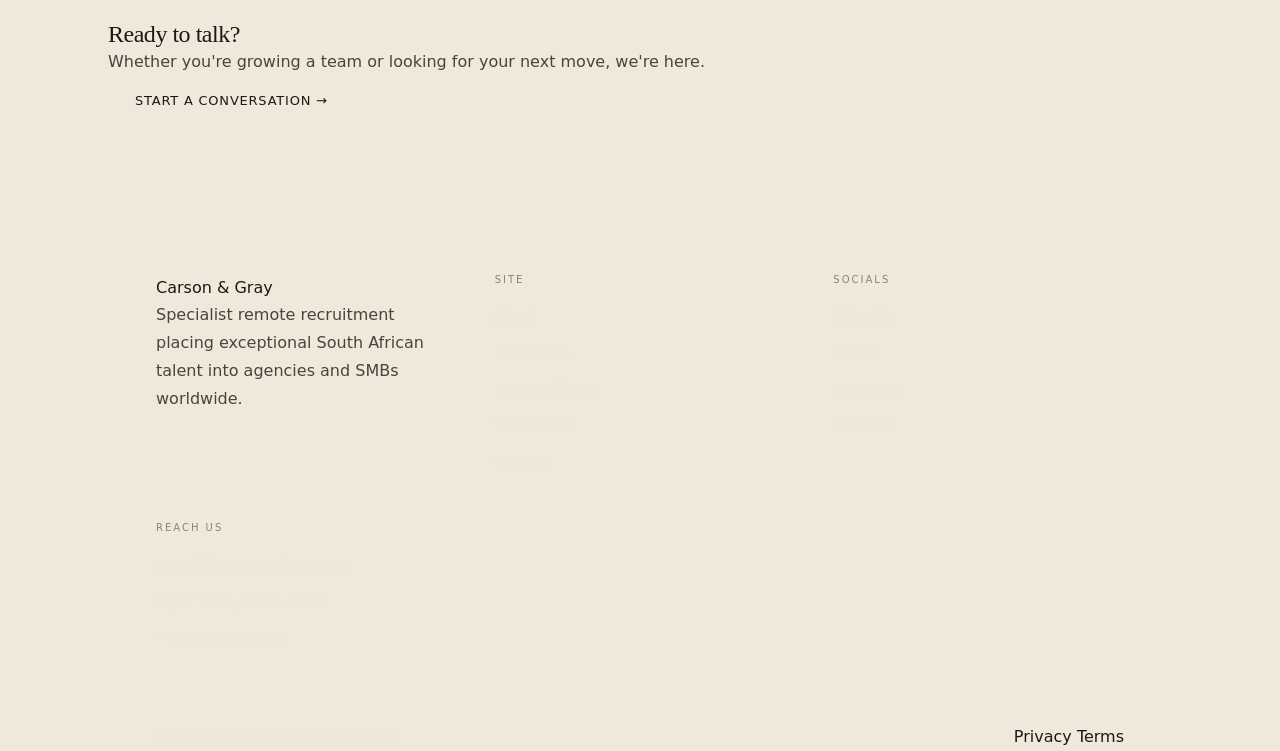
==== commit b8b02d44: "Update index.html" ====
--- a/index.html
+++ b/index.html
@@ -1,226 +1,428 @@
 <!DOCTYPE html>
 <html lang="en">
 <head>
-  <meta charset="UTF-8" />
-  <meta name="viewport" content="width=device-width, initial-scale=1.0" />
-  <title>Carson &amp; Gray | Remote Talent Specialists</title>
-  <meta name="description" content="We find, vet, and place exceptional South African professionals into SMBs across the US, UK, and Europe. 14 days. 40% lower cost. 90-day guarantee." />
-  <meta property="og:title" content="Carson &amp; Gray | Remote Talent Specialists" />
-  <meta property="og:description" content="World-class remote talent, placed from South Africa to the world." />
-  <meta property="og:image" content="https://images.unsplash.com/photo-1580060839134-75a5edca2e99?w=1200&q=80" />
-  <meta property="og:type" content="website" />
-  <link rel="icon" type="image/svg+xml" href="data:image/svg+xml,<svg xmlns='http://www.w3.org/2000/svg' viewBox='0 0 32 32'><rect width='32' height='32' fill='%231a1916'/><text x='4' y='22' font-size='11' fill='%23f0e8db' font-family='serif' letter-spacing='1'>C<tspan font-style='italic'>&amp;</tspan>G</text></svg>" />
-  <link rel="preconnect" href="https://fonts.googleapis.com" />
-  <link href="https://fonts.googleapis.com/css2?family=Fraunces:ital,opsz,wght@0,9..144,300;0,9..144,400;1,9..144,300;1,9..144,400&family=DM+Sans:wght@400;500&display=swap" rel="stylesheet" />
-  <link rel="stylesheet" href="css/style.css" />
+  <meta charset="UTF-8">
+  <meta name="viewport" content="width=device-width, initial-scale=1.0">
+  <title>Carson & Gray â Specialist Remote Recruitment</title>
+  <meta name="description" content="Carson & Gray places exceptional South African professionals into agencies and SMBs across the US, UK, and Europe. Specialist remote recruitment, hand-vetted talent.">
+  <meta property="og:title" content="Carson & Gray â Specialist Remote Recruitment">
+  <meta property="og:description" content="The world's most underrated talent market, hand-vetted and placed into the agencies and SMBs scaling fastest.">
+  <meta property="og:type" content="website">
+  <link rel="icon" type="image/svg+xml" href="data:image/svg+xml,<svg xmlns='http://www.w3.org/2000/svg' viewBox='0 0 32 32'><rect width='32' height='32' fill='%230e0e0e'/><text x='50%' y='54%' dominant-baseline='middle' text-anchor='middle' font-family='Georgia,serif' font-size='11' fill='%23c9a961'>C&amp;G</text></svg>">
+  <link rel="stylesheet" href="css/style.css?v=1">
 </head>
 <body>
 
-  <div id="nav-placeholder"></div>
-
-  <main>
-
-    <!-- ── HERO ── -->
-    <section class="hero" aria-label="Hero">
-      <div class="hero__bg">
-        <img src="https://images.unsplash.com/photo-1577948000111-9c970dfe3743?w=1800&q=80&fit=crop" alt="Johannesburg skyline" loading="eager" fetchpriority="high" />
-      </div>
-      <div class="hero__overlay" aria-hidden="true" style="opacity: 0.40;"></div>
-      <div class="container">
-        <div class="hero__content">
-          <span class="eyebrow reveal">Est. 2024 · Cape Town</span>
-          <h1 class="reveal reveal-delay-1">World-class remote talent, placed from South Africa to the world.</h1>
-          <p class="hero__sub reveal reveal-delay-2">We find, vet, and place exceptional South African professionals into agencies and SMBs across the US, UK, and Europe. Usually within 14 days, at roughly 40% of local cost.</p>
-          <div class="hero__btns reveal reveal-delay-3">
-            <a href="for-clients.html" class="btn btn--filled">I'm hiring</a>
-            <a href="for-candidates.html" class="btn btn--outline-paper">I'm looking for work</a>
-          </div>
-        </div>
-      </div>
-    </section>
-
-    <!-- ── STATS STRIP ── -->
-    <div class="stats-strip">
-      <div class="stats-strip__inner" style="display:grid; grid-template-columns: repeat(3,1fr); max-width: 1160px; margin: 0 auto;">
-        <div class="stat-item" style="padding: 52px 48px; border-right: 1px solid var(--rule); text-align: center;">
-          <div style="display:flex; justify-content:center; margin-bottom:12px;">
-            <!-- Clock icon -->
-            <svg width="32" height="32" viewBox="0 0 32 32" fill="none" xmlns="http://www.w3.org/2000/svg">
-              <circle cx="16" cy="16" r="13" stroke="var(--accent)" stroke-width="1.5"/>
-              <line x1="16" y1="8" x2="16" y2="16" stroke="var(--accent)" stroke-width="1.5" stroke-linecap="round"/>
-              <line x1="16" y1="16" x2="22" y2="20" stroke="var(--accent)" stroke-width="1.5" stroke-linecap="round"/>
-            </svg>
-          </div>
-          <div class="stat-num" style="font-family:'Fraunces',Georgia,serif; font-weight:300; font-size:clamp(56px,6vw,96px); letter-spacing:-0.03em; color:var(--ink); line-height:1; margin-bottom:8px;">14</div>
-          <div class="stat-label" style="font-size:11px; letter-spacing:0.15em; text-transform:uppercase; color:var(--ink-mute); font-family:'DM Sans',sans-serif;">Days to shortlist</div>
-        </div>
-        <div class="stat-item" style="padding: 52px 48px; border-right: 1px solid var(--rule); text-align: center;">
-          <div style="display:flex; justify-content:center; margin-bottom:12px;">
-            <!-- Down arrow icon -->
-            <svg width="32" height="32" viewBox="0 0 32 32" fill="none" xmlns="http://www.w3.org/2000/svg">
-              <line x1="16" y1="6" x2="16" y2="24" stroke="var(--accent)" stroke-width="1.5" stroke-linecap="round"/>
-              <polyline points="10,18 16,26 22,18" fill="none" stroke="var(--accent)" stroke-width="1.5" stroke-linecap="round" stroke-linejoin="round"/>
-            </svg>
-          </div>
-          <div class="stat-num" style="font-family:'Fraunces',Georgia,serif; font-weight:300; font-size:clamp(56px,6vw,96px); letter-spacing:-0.03em; color:var(--ink); line-height:1; margin-bottom:8px;">40%</div>
-          <div class="stat-label" style="font-size:11px; letter-spacing:0.15em; text-transform:uppercase; color:var(--ink-mute); font-family:'DM Sans',sans-serif;">Lower than local hiring cost</div>
-        </div>
-        <div class="stat-item" style="padding: 52px 48px; text-align: center;">
-          <div style="display:flex; justify-content:center; margin-bottom:12px;">
-            <!-- Shield icon -->
-            <svg width="32" height="32" viewBox="0 0 32 32" fill="none" xmlns="http://www.w3.org/2000/svg">
-              <path d="M16 4 L26 8 L26 18 C26 23 21 27 16 29 C11 27 6 23 6 18 L6 8 Z" stroke="var(--accent)" stroke-width="1.5" stroke-linejoin="round"/>
-              <polyline points="11,16 14.5,20 21,13" fill="none" stroke="var(--accent)" stroke-width="1.5" stroke-linecap="round" stroke-linejoin="round"/>
-            </svg>
-          </div>
-          <div class="stat-num" style="font-family:'Fraunces',Georgia,serif; font-weight:300; font-size:clamp(56px,6vw,96px); letter-spacing:-0.03em; color:var(--ink); line-height:1; margin-bottom:8px;">90</div>
-          <div class="stat-label" style="font-size:11px; letter-spacing:0.15em; text-transform:uppercase; color:var(--ink-mute); font-family:'DM Sans',sans-serif;">Day replacement guarantee</div>
-        </div>
-      </div>
-    </div>
-
-    <hr class="section-rule" />
-
-    <!-- ── HOW IT WORKS ── -->
-    <section>
-      <div class="container">
-        <div class="section-header reveal">
-          <span class="eyebrow">How it works</span>
-          <h2>Three steps to your next great hire.</h2>
-        </div>
-        <div class="steps">
-          <div class="step reveal">
-            <div class="step__num">i</div>
-            <h3>Discovery Call</h3>
-            <p>A 20-minute conversation to understand the role, your culture, and exactly what a great hire looks like for your business. No forms, no fluff.</p>
-          </div>
-          <div class="step reveal reveal-delay-1">
-            <div class="step__num">ii</div>
-            <h3>Vetted Shortlist</h3>
-            <p>We source, screen, and hand-pick 3 to 5 candidates. You receive scored CVs and short Loom intro videos within 14 days. Only people we'd vouch for personally.</p>
-          </div>
-          <div class="step reveal reveal-delay-2">
-            <div class="step__num">iii</div>
-            <h3>Hire with Confidence</h3>
-            <p>You choose. We coordinate offers and support onboarding. Every placement is backed by a 90-day replacement guarantee. No additional charge.</p>
-          </div>
-        </div>
-      </div>
-    </section>
-
-    <hr class="section-rule" />
-
-    <!-- ── SOCIAL PROOF ── -->
-    <section style="background: var(--paper-deep);">
-      <div class="container">
-        <div class="section-header reveal">
-          <span class="eyebrow">Trusted by growing teams</span>
-          <h2>What our clients say.</h2>
-        </div>
-        <div class="testi-grid">
-          <div class="testi-card reveal">
-            <p class="testi-card__quote">"[Replace with real testimonial] We'd tried two other agencies before Carson &amp; Gray. Within 10 days we had three candidates we'd have been happy to hire any one of. The quality of vetting was immediately obvious."</p>
-            <div class="testi-card__author">
-              <strong>[Client Name] | [Replace]</strong>
-              <span>CEO · [Company] · United States</span>
+<!-- NAV -->
+<nav class="nav" id="nav">
+  <div class="nav-inner">
+    <a href="index.html" class="nav-logo">Carson &amp; Gray</a>
+    <div class="nav-menu">
+      <a href="about.html">About</a>
+      <a href="for-clients.html">For Clients</a>
+      <a href="for-candidates.html">For Candidates</a>
+      <a href="talent-pool.html">Talent Pool</a>
+      <a href="contact.html">Contact</a>
+    </div>
+    <div class="nav-cta">
+      <a href="contact.html" class="btn btn-white btn-sm">Start a Conversation</a>
+    </div>
+    <button class="nav-hamburger" id="navHamburger" aria-label="Menu">
+      <span></span><span></span><span></span>
+    </button>
+  </div>
+  <div class="nav-mobile" id="navMobile">
+    <a href="about.html">About</a>
+    <a href="for-clients.html">For Clients</a>
+    <a href="for-candidates.html">For Candidates</a>
+    <a href="talent-pool.html">Talent Pool</a>
+    <a href="contact.html">Contact</a>
+    <a href="contact.html" class="btn btn-white btn-sm">Start a Conversation</a>
+  </div>
+</nav>
+
+<main>
+
+  <!-- HERO -->
+  <section class="hero">
+    <div class="hero-bg" style="background-image: url('https://images.unsplash.com/photo-1580060839134-75a5edca2e99?auto=format&fit=crop&w=1920&q=80');"></div>
+    <div class="hero-overlay"></div>
+    <div class="hero-content container">
+      <div class="hero-eyebrow reveal">Across the US, UK &amp; Europe</div>
+      <h1 class="reveal reveal-delay-1">Specialist recruiters for remote <em>South African</em> talent.</h1>
+      <p class="hero-tagline reveal reveal-delay-2">The world's most underrated talent market, hand-vetted and placed into the agencies and SMBs scaling fastest.</p>
+      <div class="hero-buttons reveal reveal-delay-3">
+        <a href="contact.html" class="btn btn-white">Start a Conversation &rarr;</a>
+        <a href="talent-pool.html" class="btn btn-outline">View Our Talent Pool</a>
+      </div>
+    </div>
+    <span class="hero-scroll-hint">Scroll down &darr;</span>
+  </section>
+
+  <hr class="section-rule">
+
+  <!-- TRUSTED BY -->
+  <section class="trusted">
+    <div class="container">
+      <p class="trusted-label reveal">Trusted by growing teams in 12+ countries</p>
+      <div class="trusted-logos reveal">
+        <div class="trusted-logo-box">CLIENT 01</div>
+        <div class="trusted-logo-box">CLIENT 02</div>
+        <div class="trusted-logo-box">CLIENT 03</div>
+        <div class="trusted-logo-box">CLIENT 04</div>
+        <div class="trusted-logo-box">CLIENT 05</div>
+        <div class="trusted-logo-box">CLIENT 06</div>
+        <div class="trusted-logo-box">CLIENT 07</div>
+        <div class="trusted-logo-box">CLIENT 08</div>
+      </div>
+    </div>
+  </section>
+
+  <hr class="section-rule">
+
+  <!-- INTRO -->
+  <section class="section">
+    <div class="container">
+      <div class="intro-grid">
+        <div class="intro-copy">
+          <h2 class="reveal">Recruitment built on <em>relationships.</em></h2>
+          <p class="reveal reveal-delay-1">Carson &amp; Gray was founded on a simple belief, that great recruitment is about people, not pipelines. We're a specialist remote recruitment agency placing exceptional South African professionals into agencies and SMBs across the US, UK, and Europe.</p>
+          <p class="reveal reveal-delay-2">We don't chase numbers. We take time to understand both sides, vet every candidate ourselves, and make placements that last. That's how we work.</p>
+          <div class="intro-buttons reveal reveal-delay-3">
+            <a href="contact.html" class="btn btn-white">Get In Touch</a>
+            <a href="about.html" class="btn btn-outline">Learn More</a>
+          </div>
+        </div>
+        <div class="intro-image reveal reveal-delay-1">
+          <img src="https://images.unsplash.com/photo-1573496359142-b8d87734a5a2?auto=format&fit=crop&w=800&q=80" alt="Remote work professional" loading="lazy">
+        </div>
+      </div>
+    </div>
+  </section>
+
+  <hr class="section-rule">
+
+  <!-- PAIN POINTS -->
+  <section class="section" style="background: var(--black-card);">
+    <div class="container">
+      <div class="pain-head">
+        <h2 class="reveal">The hiring problem is getting <em>harder.</em></h2>
+        <p class="reveal reveal-delay-1">Local salaries are rising faster than budgets. The right talent is harder to reach. We solve both.</p>
+      </div>
+      <div class="pain-grid">
+        <div class="pain-card reveal">
+          <span class="pain-num">01 &mdash;</span>
+          <h3>Rising local costs</h3>
+          <p class="pain-sub">Local hires now cost 2-3x what they did five years ago.</p>
+          <p>Salaries in the US, UK and Europe have outpaced revenue growth for most SMBs. Hiring locally for every role is no longer realistic.</p>
+        </div>
+        <div class="pain-card reveal reveal-delay-1">
+          <span class="pain-num">02 &mdash;</span>
+          <h3>Generic outsourcing</h3>
+          <p class="pain-sub">The Philippines and India aren't always the right answer.</p>
+          <p>Timezone friction, cultural fit, and English fluency vary. South African talent solves all three for Western markets.</p>
+        </div>
+        <div class="pain-card reveal reveal-delay-2">
+          <span class="pain-num">03 &mdash;</span>
+          <h3>Slow time-to-hire</h3>
+          <p class="pain-sub">Generic agencies waste months presenting wrong candidates.</p>
+          <p>Specialist remote recruitment means faster shortlists, fewer wasted interviews, and roles filled within 14 days.</p>
+        </div>
+        <div class="pain-card reveal">
+          <span class="pain-num">04 &mdash;</span>
+          <h3>Poor retention</h3>
+          <p class="pain-sub">A bad hire costs more than an unfilled role.</p>
+          <p>We focus on long-term fit over volume. Every placement is backed by a 90-day replacement guarantee.</p>
+        </div>
+        <div class="pain-card reveal reveal-delay-1">
+          <span class="pain-num">05 &mdash;</span>
+          <h3>Hidden talent pool</h3>
+          <p class="pain-sub">South Africa's best are not on Upwork.</p>
+          <p>We source through trusted networks, referrals, and direct outreach. Most candidates we place have never been on a job board.</p>
+        </div>
+        <div class="pain-card reveal reveal-delay-2">
+          <span class="pain-num">06 &mdash;</span>
+          <h3>Unaligned incentives</h3>
+          <p class="pain-sub">Most recruiters get paid once. We're paid to stay involved.</p>
+          <p>Our 90-day guarantee means we're financially aligned with retention, not just placement.</p>
+        </div>
+      </div>
+    </div>
+  </section>
+
+  <hr class="section-rule">
+
+  <!-- SERVICES -->
+  <section class="section">
+    <div class="container">
+      <div class="section-head">
+        <div>
+          <p class="section-eyebrow">What we place</p>
+          <h2 class="section-h2 reveal">Deep specialists, <em>not generalists.</em></h2>
+        </div>
+        <a href="for-clients.html" class="btn btn-outline reveal">View All Roles</a>
+      </div>
+      <div class="services-grid">
+        <div class="service-card reveal">
+          <img src="https://images.unsplash.com/photo-1551434678-e076c223a692?auto=format&fit=crop&w=800&q=80" alt="Operations and EA roles" loading="lazy">
+          <div class="service-overlay"></div>
+          <div class="service-content">
+            <h3>Operations &amp; EA</h3>
+            <p>Executive support, project coordination, and operations management built for remote-first businesses.</p>
+            <div class="service-tags">
+              <span class="tag">Executive Assistants</span>
+              <span class="tag">Ops Managers</span>
+              <span class="tag">Project Leads</span>
+              <span class="tag">Chiefs of Staff</span>
             </div>
           </div>
-          <div class="testi-card reveal reveal-delay-1">
-            <p class="testi-card__quote">"[Replace with real testimonial] Our customer success hire costs 60% less than the equivalent UK role and outperforms everyone we've ever hired locally. We've made three more placements since."</p>
-            <div class="testi-card__author">
-              <strong>[Client Name] | [Replace]</strong>
-              <span>Founder · [Company] · United Kingdom</span>
+        </div>
+        <div class="service-card reveal reveal-delay-1">
+          <img src="https://images.unsplash.com/photo-1593642632559-0c6d3fc62b89?auto=format&fit=crop&w=800&q=80" alt="Marketing and content roles" loading="lazy">
+          <div class="service-overlay"></div>
+          <div class="service-content">
+            <h3>Marketing &amp; Content</h3>
+            <p>Content creators, social media managers, and copywriters who understand international brands.</p>
+            <div class="service-tags">
+              <span class="tag">Content Writers</span>
+              <span class="tag">Social Media</span>
+              <span class="tag">Video Editors</span>
+              <span class="tag">Brand Managers</span>
             </div>
           </div>
         </div>
-
-        <div class="logos-strip reveal">
-          <div class="logo-box">[CLIENT LOGO]</div>
-          <div class="logo-box">[CLIENT LOGO]</div>
-          <div class="logo-box">[CLIENT LOGO]</div>
-          <div class="logo-box">[CLIENT LOGO]</div>
-          <div class="logo-box">[CLIENT LOGO]</div>
-        </div>
-      </div>
-    </section>
-
-    <hr class="section-rule" />
-
-    <!-- ── SELECTED TALENT ── -->
-    <section>
-      <div class="container">
-        <div class="section-header reveal">
-          <span class="eyebrow">Selected Talent</span>
-          <h2>Meet some of our vetted team.</h2>
-          <p>Names are revealed after a discovery call. Every profile below has been personally interviewed and reference-checked.</p>
-        </div>
-        <div style="display: grid; grid-template-columns: repeat(4, 1fr); gap: 1px; background: var(--rule); border: 1px solid var(--rule);">
-          <div class="cand-card reveal">
-            <div class="cand-card__initials">T.P</div>
-            <div class="cand-card__role">Senior Operations Manager</div>
-            <div class="cand-card__meta">Cape Town · 8 years exp.</div>
-            <div class="cand-card__tags">
-              <span class="tag">ClickUp</span>
-              <span class="tag">SOPs</span>
-              <span class="tag">Hiring</span>
+        <div class="service-card reveal reveal-delay-2">
+          <img src="https://images.unsplash.com/photo-1521791136064-7986c2920216?auto=format&fit=crop&w=800&q=80" alt="Sales and support roles" loading="lazy">
+          <div class="service-overlay"></div>
+          <div class="service-content">
+            <h3>Sales &amp; Support</h3>
+            <p>SDRs, customer success managers, and support specialists who convert and retain.</p>
+            <div class="service-tags">
+              <span class="tag">SDRs</span>
+              <span class="tag">Account Managers</span>
+              <span class="tag">Customer Success</span>
+              <span class="tag">Support Leads</span>
             </div>
-            <a href="talent-pool.html" class="cand-link">View profile →</a>
-          </div>
-          <div class="cand-card reveal reveal-delay-1">
-            <div class="cand-card__initials">N.M</div>
-            <div class="cand-card__role">Executive VA</div>
-            <div class="cand-card__meta">Johannesburg · 5 years exp.</div>
-            <div class="cand-card__tags">
-              <span class="tag">Notion</span>
-              <span class="tag">Inbox</span>
-              <span class="tag">Calendar</span>
-            </div>
-            <a href="talent-pool.html" class="cand-link">View profile →</a>
-          </div>
-          <div class="cand-card reveal reveal-delay-2">
-            <div class="cand-card__initials">K.D</div>
-            <div class="cand-card__role">Social Media Manager</div>
-            <div class="cand-card__meta">Cape Town · 6 years exp.</div>
-            <div class="cand-card__tags">
-              <span class="tag">TikTok</span>
-              <span class="tag">Instagram</span>
-              <span class="tag">Analytics</span>
-            </div>
-            <a href="talent-pool.html" class="cand-link">View profile →</a>
-          </div>
-          <div class="cand-card reveal reveal-delay-3">
-            <div class="cand-card__initials">J.V</div>
-            <div class="cand-card__role">Customer Success Lead</div>
-            <div class="cand-card__meta">Durban · 7 years exp.</div>
-            <div class="cand-card__tags">
-              <span class="tag">Intercom</span>
-              <span class="tag">Zendesk</span>
-              <span class="tag">Onboarding</span>
-            </div>
-            <a href="talent-pool.html" class="cand-link">View profile →</a>
-          </div>
-        </div>
-        <div style="margin-top: 36px; text-align: center;">
-          <a href="talent-pool.html" class="btn btn--outline">Browse the full talent pool</a>
-        </div>
-      </div>
-    </section>
-
-    <hr class="section-rule" />
-
-    <!-- ── DARK CTA ── -->
-    <section class="dark-cta">
-      <div class="container">
-        <h2 class="reveal">Your next hire is already <em>vetted.</em></h2>
-        <a href="contact.html" class="btn btn--accent reveal">Book a 20-minute call</a>
-      </div>
-    </section>
-
-  </main>
-
-  <div id="footer-placeholder"></div>
-
-  <script src="js/main.js"></script>
-  <script>initNav('index.html');</script>
+          </div>
+        </div>
+      </div>
+    </div>
+  </section>
+
+  <hr class="section-rule">
+
+  <!-- PROCESS -->
+  <section class="section" style="background: var(--black-card);">
+    <div class="container">
+      <div class="section-head">
+        <div>
+          <p class="section-eyebrow">How it works</p>
+          <h2 class="section-h2 reveal">Simple. Specialist. <em>Straightforward.</em></h2>
+          <p class="section-sub reveal reveal-delay-1">Four steps from initial conversation to placement. Usually within 14 days.</p>
+        </div>
+      </div>
+      <div class="process-grid">
+        <div class="process-card reveal">
+          <div class="process-img">
+            <img src="https://images.unsplash.com/photo-1587825140708-dfaf72ae4b04?auto=format&fit=crop&w=600&q=80" alt="Discovery call" loading="lazy">
+          </div>
+          <div class="process-body">
+            <span class="process-num">01 &mdash;</span>
+            <h3>Discovery</h3>
+            <p>We learn your business and exactly what you need. Not a form, a real conversation.</p>
+          </div>
+        </div>
+        <div class="process-card reveal reveal-delay-1">
+          <div class="process-img">
+            <img src="https://images.unsplash.com/photo-1522202176988-66273c2fd55f?auto=format&fit=crop&w=600&q=80" alt="Sourcing talent" loading="lazy">
+          </div>
+          <div class="process-body">
+            <span class="process-num">02 &mdash;</span>
+            <h3>Sourcing</h3>
+            <p>We identify the right candidates from our active network. Not just job boards.</p>
+          </div>
+        </div>
+        <div class="process-card reveal reveal-delay-2">
+          <div class="process-img">
+            <img src="https://images.unsplash.com/photo-1586281380349-632531db7ed4?auto=format&fit=crop&w=600&q=80" alt="Shortlisting candidates" loading="lazy">
+          </div>
+          <div class="process-body">
+            <span class="process-num">03 &mdash;</span>
+            <h3>Shortlist</h3>
+            <p>A small, qualified shortlist with intro videos. No noise, no time-wasting.</p>
+          </div>
+        </div>
+        <div class="process-card reveal reveal-delay-3">
+          <div class="process-img">
+            <img src="https://images.unsplash.com/photo-1543269664-76bc3997d9ea?auto=format&fit=crop&w=600&q=80" alt="Placement and handshake" loading="lazy">
+          </div>
+          <div class="process-body">
+            <span class="process-num">04 &mdash;</span>
+            <h3>Placement</h3>
+            <p>We manage the process through to offer, and stay in touch long after.</p>
+          </div>
+        </div>
+      </div>
+    </div>
+  </section>
+
+  <hr class="section-rule">
+
+  <!-- TESTIMONIALS -->
+  <section class="section">
+    <div class="container">
+      <div class="section-head" style="margin-bottom: 56px;">
+        <div>
+          <p class="section-eyebrow">Testimonials</p>
+          <h2 class="section-h2 reveal">Trusted by candidates and clients <em>alike.</em></h2>
+          <p class="section-sub reveal reveal-delay-1">Real outcomes from real placements across three continents.</p>
+        </div>
+      </div>
+      <div class="testimonials-grid">
+        <div class="testi-card reveal">
+          <div class="testi-avatar">JS</div>
+          <span class="testi-name">James Sutherland</span>
+          <span class="testi-role">Agency Founder, UK</span>
+          <p class="testi-quote">"Raquel found us a Head of Operations in nine days. She's been with us a year and runs the team better than I do. Game-changing for our agency."</p>
+          <a href="#" class="testi-link">LinkedIn &rarr;</a>
+        </div>
+        <div class="testi-card reveal reveal-delay-1">
+          <div class="testi-avatar">SK</div>
+          <span class="testi-name">Sarah Kim</span>
+          <span class="testi-role">COO, US Tech Company</span>
+          <p class="testi-quote">"Three placements in six months. Each one cost us a fraction of a London hire and the quality was consistently higher. Carson &amp; Gray are now our default."</p>
+          <a href="#" class="testi-link">LinkedIn &rarr;</a>
+        </div>
+        <div class="testi-card reveal reveal-delay-2">
+          <div class="testi-avatar">DM</div>
+          <span class="testi-name">David Muller</span>
+          <span class="testi-role">Founder, German SaaS</span>
+          <p class="testi-quote">"The diligence was unmatched. Every candidate Raquel sent was someone I would have hired. Made the decision excruciatingly easy."</p>
+          <a href="#" class="testi-link">LinkedIn &rarr;</a>
+        </div>
+        <div class="testi-card reveal">
+          <div class="testi-avatar">EM</div>
+          <span class="testi-name">Emma Mokoena</span>
+          <span class="testi-role">Content Manager, Cape Town</span>
+          <p class="testi-quote">"Placed me in a remote role with a US ecommerce brand within two weeks of our first call. Carson &amp; Gray genuinely understands what candidates want."</p>
+          <a href="#" class="testi-link">LinkedIn &rarr;</a>
+        </div>
+        <div class="testi-card reveal reveal-delay-1">
+          <div class="testi-avatar">TN</div>
+          <span class="testi-name">Tom Nicholls</span>
+          <span class="testi-role">CEO, UK SaaS Company</span>
+          <p class="testi-quote">"I've worked with five recruiters trying to scale our SaaS. Raquel is the only one who actually listens. Pace, quality, communication, all top of class."</p>
+          <a href="#" class="testi-link">LinkedIn &rarr;</a>
+        </div>
+        <div class="testi-card reveal reveal-delay-2">
+          <div class="testi-avatar">LB</div>
+          <span class="testi-name">Liam Brennan</span>
+          <span class="testi-role">Operations Director, Ireland</span>
+          <p class="testi-quote">"Honestly didn't think we'd find someone of this calibre at the budget we had. Carson &amp; Gray made it look easy."</p>
+          <a href="#" class="testi-link">LinkedIn &rarr;</a>
+        </div>
+      </div>
+      <div class="testi-stat reveal">
+        <span class="testi-stat-num">100+</span>
+        <span class="testi-stat-label">Successful placements across 3 continents</span>
+      </div>
+    </div>
+  </section>
+
+  <hr class="section-rule">
+
+  <!-- TWO PATHS -->
+  <section class="section" style="background: var(--black-card);">
+    <div class="container">
+      <div class="section-head" style="margin-bottom: 56px;">
+        <div>
+          <p class="section-eyebrow">How we help</p>
+          <h2 class="section-h2 reveal">Two paths, <em>one specialist.</em></h2>
+          <p class="section-sub reveal reveal-delay-1">Whether you're hiring or job-seeking, we work both sides of the conversation.</p>
+        </div>
+      </div>
+    </div>
+    <div class="paths-grid">
+      <a href="for-clients.html" class="path-card reveal">
+        <img src="https://images.unsplash.com/photo-1560472354-b33ff0c44a43?auto=format&fit=crop&w=1200&q=80" alt="Business meeting" loading="lazy">
+        <div class="path-overlay"></div>
+        <div class="path-content">
+          <h3>Need to hire?</h3>
+          <p>Tell us who you're looking for. We'll find them.</p>
+          <span class="path-arrow">For Clients &rarr;</span>
+        </div>
+      </a>
+      <a href="for-candidates.html" class="path-card reveal reveal-delay-1">
+        <img src="https://images.unsplash.com/photo-1552664730-d307ca884978?auto=format&fit=crop&w=1200&q=80" alt="Professional working remotely" loading="lazy">
+        <div class="path-overlay"></div>
+        <div class="path-content">
+          <h3>Looking for your next role?</h3>
+          <p>We work confidentially, on your terms.</p>
+          <span class="path-arrow">For Candidates &rarr;</span>
+        </div>
+      </a>
+    </div>
+  </section>
+
+  <hr class="section-rule">
+
+  <!-- FINAL CTA -->
+  <section class="final-cta">
+    <div class="container">
+      <h2 class="reveal">Ready to talk?</h2>
+      <p class="cta-sub reveal reveal-delay-1">Whether you're growing a team or looking for your next move, we're here.</p>
+      <a href="contact.html" class="btn btn-white reveal reveal-delay-2">Start a Conversation &rarr;</a>
+    </div>
+  </section>
+
+</main>
+
+<!-- FOOTER -->
+<footer>
+  <div class="container">
+    <div class="footer-grid">
+      <div>
+        <span class="footer-brand-logo">Carson &amp; Gray</span>
+        <p class="footer-tagline">Specialist remote recruitment placing exceptional South African talent into agencies and SMBs worldwide.</p>
+      </div>
+      <div class="footer-col">
+        <h4>Site</h4>
+        <ul>
+          <li><a href="about.html">About</a></li>
+          <li><a href="for-clients.html">For Clients</a></li>
+          <li><a href="for-candidates.html">For Candidates</a></li>
+          <li><a href="talent-pool.html">Talent Pool</a></li>
+          <li><a href="contact.html">Contact</a></li>
+        </ul>
+      </div>
+      <div class="footer-col">
+        <h4>Socials</h4>
+        <ul>
+          <li><a href="#">LinkedIn</a></li>
+          <li><a href="#">TikTok</a></li>
+          <li><a href="#">Instagram</a></li>
+          <li><a href="#">YouTube</a></li>
+        </ul>
+      </div>
+      <div class="footer-col">
+        <h4>Reach Us</h4>
+        <ul>
+          <li><a href="mailto:raquel@carsonandgray.com">raquel@carsonandgray.com</a></li>
+          <li><a href="#">Cape Town, South Africa</a></li>
+          <li><a href="#">+27 (placeholder)</a></li>
+        </ul>
+      </div>
+    </div>
+    <div class="footer-bottom">
+      <p>&copy; 2026 Carson &amp; Gray Recruitment</p>
+      <div class="footer-bottom-links">
+        <a href="#">Privacy</a>
+        <a href="#">Terms</a>
+      </div>
+    </div>
+  </div>
+</footer>
+
+<script src="js/main.js?v=1"></script>
 </body>
 </html>
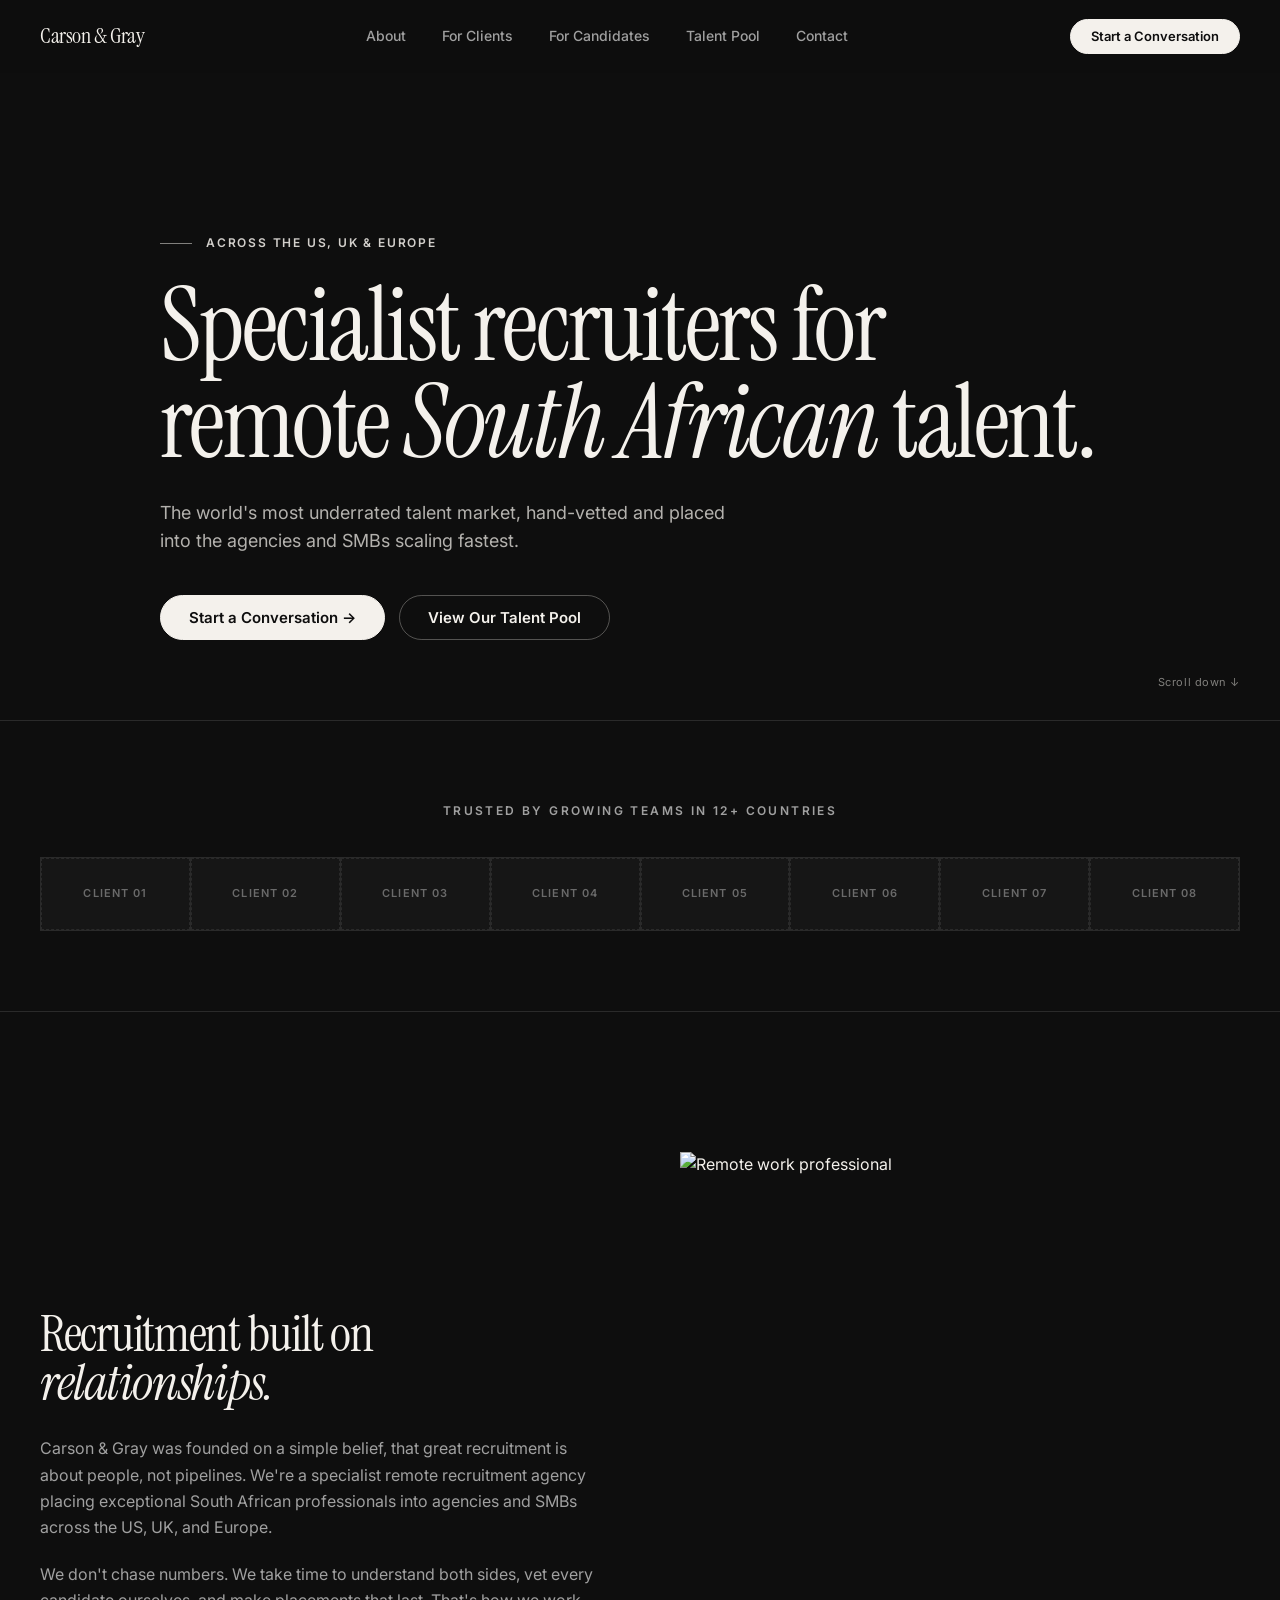
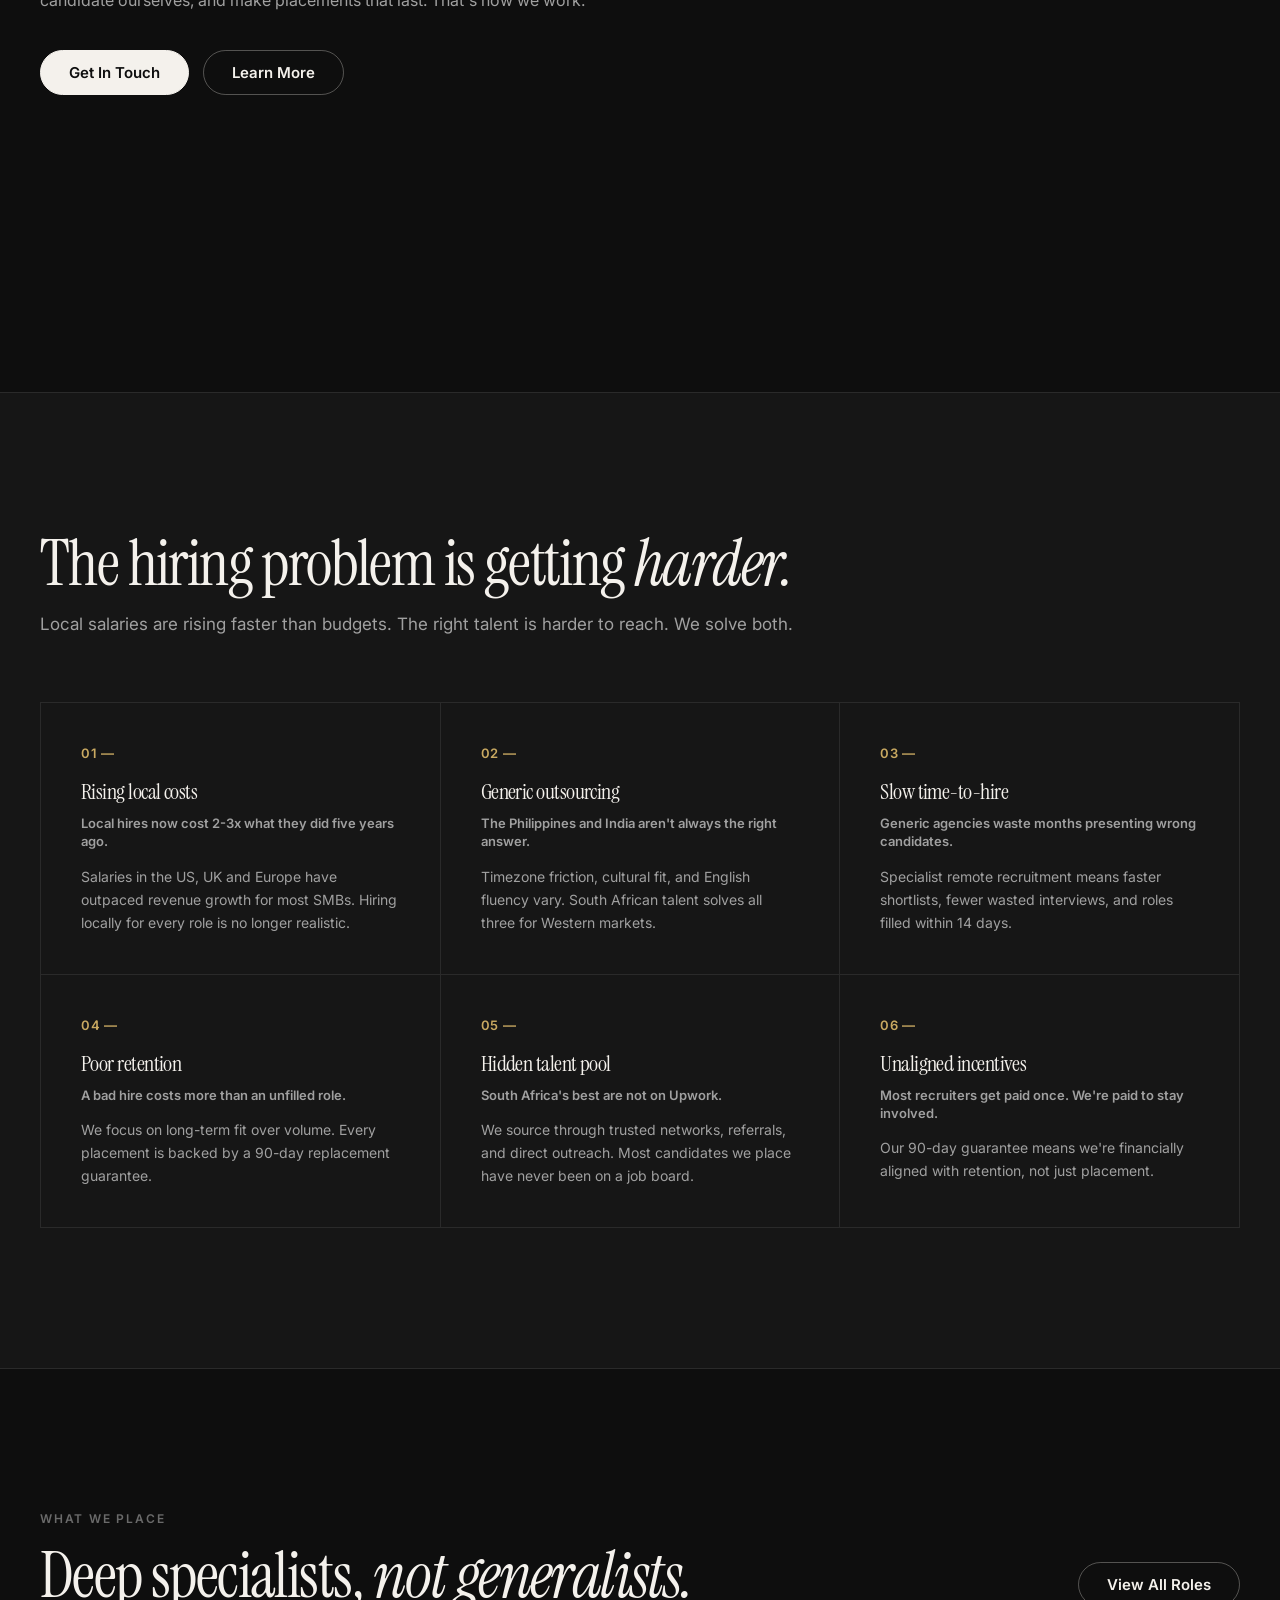
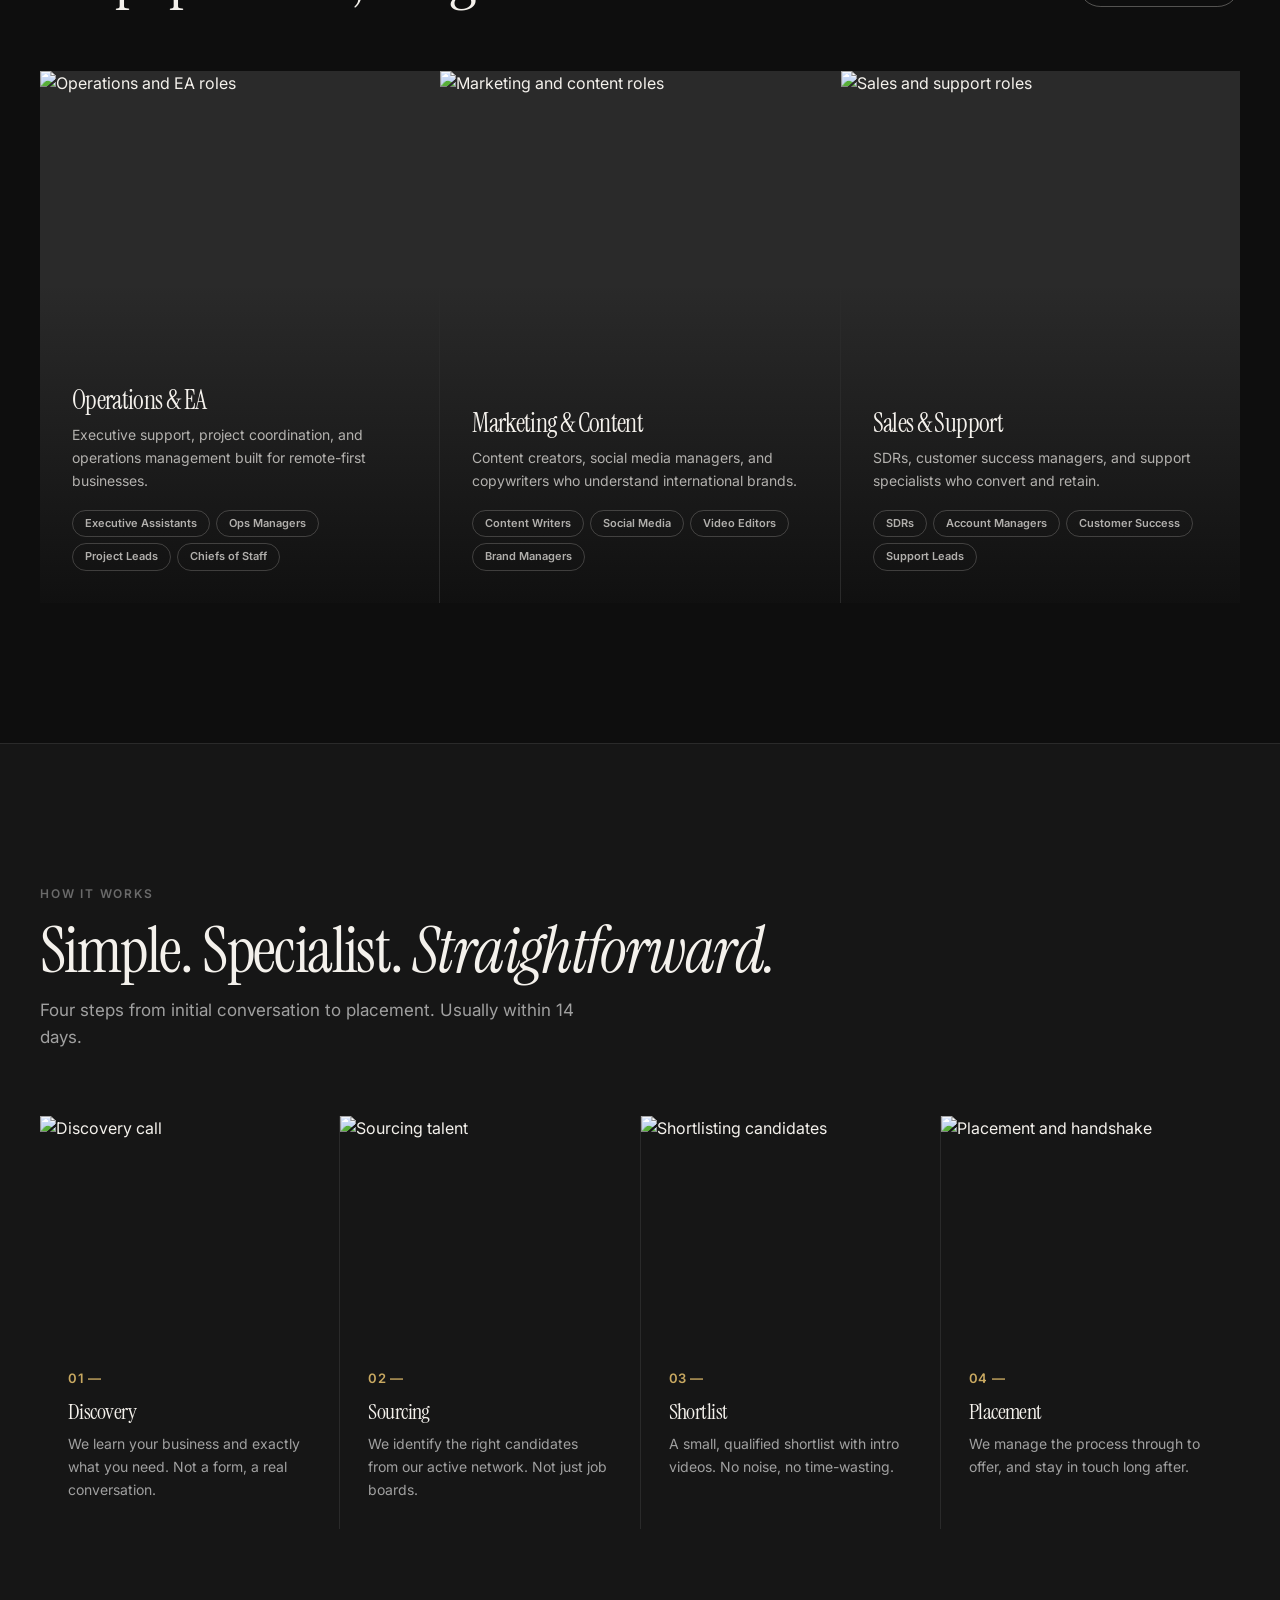
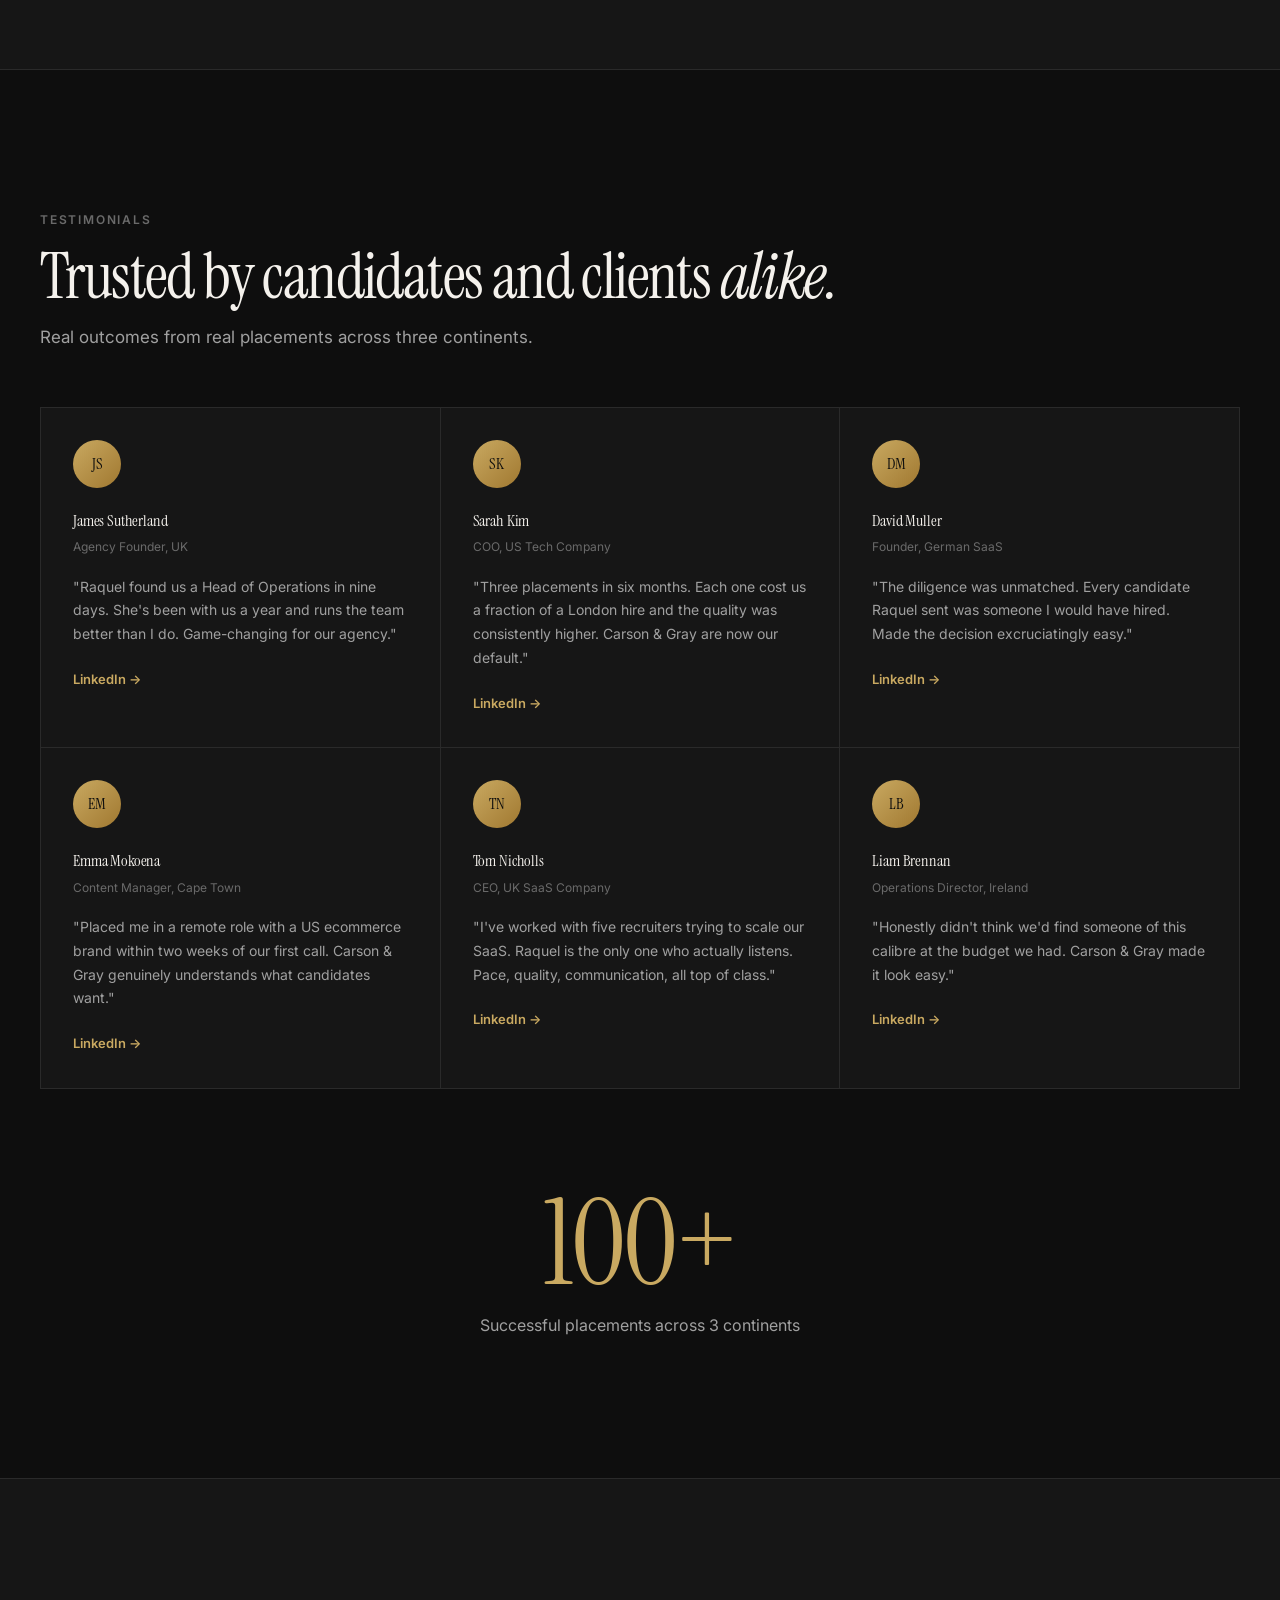
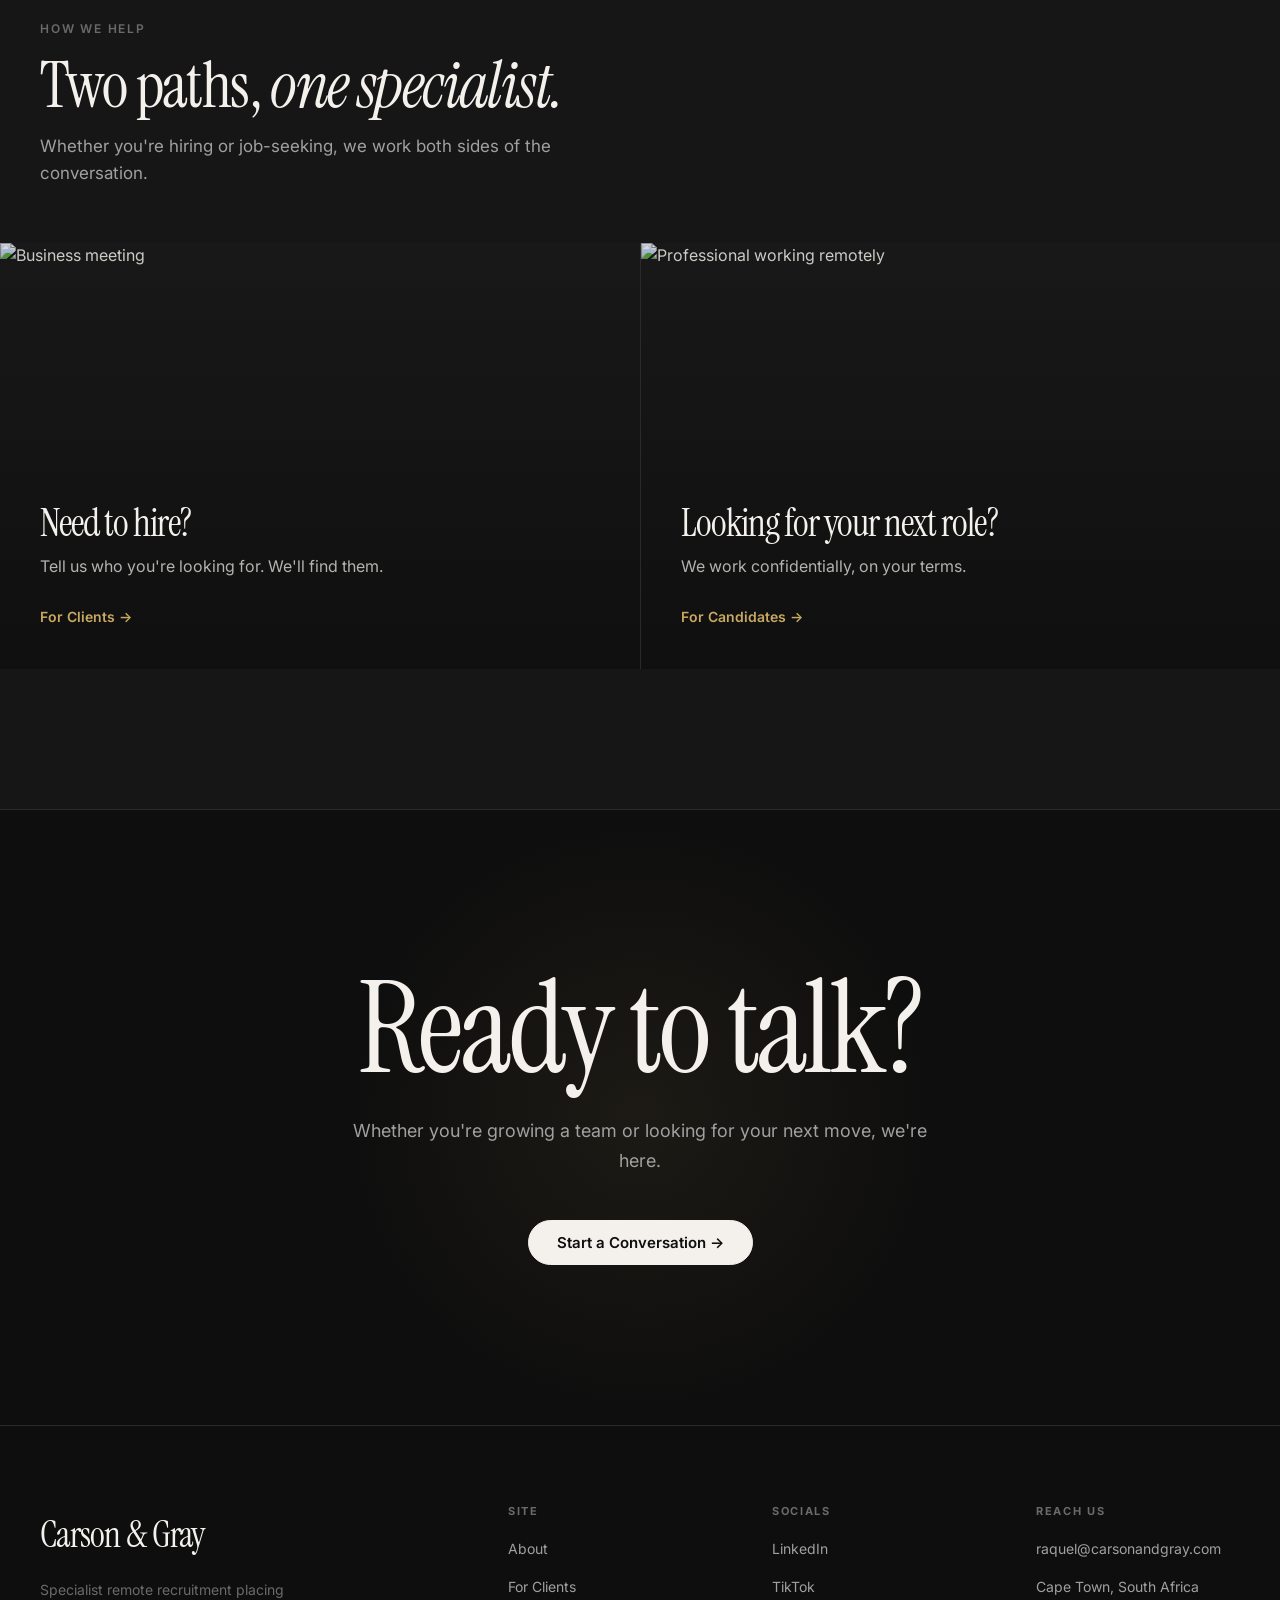
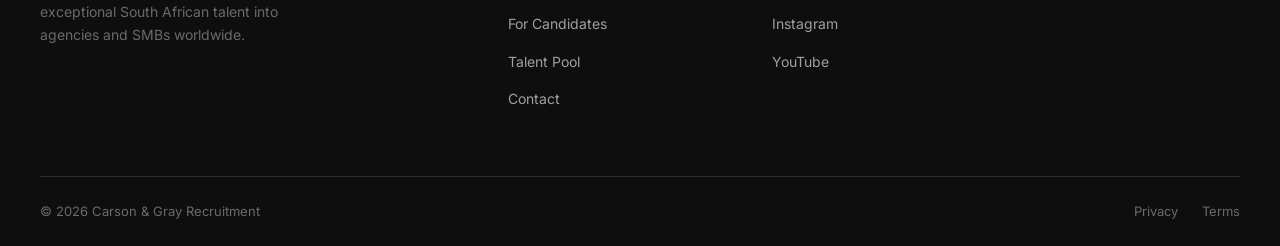
==== commit 115f2626: "Update index.html" ====
--- a/index.html
+++ b/index.html
@@ -3,9 +3,9 @@
 <head>
   <meta charset="UTF-8">
   <meta name="viewport" content="width=device-width, initial-scale=1.0">
-  <title>Carson & Gray â Specialist Remote Recruitment</title>
-  <meta name="description" content="Carson & Gray places exceptional South African professionals into agencies and SMBs across the US, UK, and Europe. Specialist remote recruitment, hand-vetted talent.">
-  <meta property="og:title" content="Carson & Gray â Specialist Remote Recruitment">
+  <title>Carson &amp; Gray &mdash; Specialist Remote Recruitment</title>
+  <meta name="description" content="Carson &amp; Gray places exceptional South African professionals into agencies and SMBs across the US, UK, and Europe. Specialist remote recruitment, hand-vetted talent.">
+  <meta property="og:title" content="Carson &amp; Gray &mdash; Specialist Remote Recruitment">
   <meta property="og:description" content="The world's most underrated talent market, hand-vetted and placed into the agencies and SMBs scaling fastest.">
   <meta property="og:type" content="website">
   <link rel="icon" type="image/svg+xml" href="data:image/svg+xml,<svg xmlns='http://www.w3.org/2000/svg' viewBox='0 0 32 32'><rect width='32' height='32' fill='%230e0e0e'/><text x='50%' y='54%' dominant-baseline='middle' text-anchor='middle' font-family='Georgia,serif' font-size='11' fill='%23c9a961'>C&amp;G</text></svg>">
@@ -344,7 +344,7 @@
     </div>
     <div class="paths-grid">
       <a href="for-clients.html" class="path-card reveal">
-        <img src="https://images.unsplash.com/photo-1560472354-b33ff0c44a43?auto=format&fit=crop&w=1200&q=80" alt="Business meeting" loading="lazy">
+        <img src="https://images.unsplash.com/photo-1560472354-b33ff0c44a43?auto=format&fit=crop&w=1200&q=80" alt="Business meeting">
         <div class="path-overlay"></div>
         <div class="path-content">
           <h3>Need to hire?</h3>
@@ -353,7 +353,7 @@
         </div>
       </a>
       <a href="for-candidates.html" class="path-card reveal reveal-delay-1">
-        <img src="https://images.unsplash.com/photo-1552664730-d307ca884978?auto=format&fit=crop&w=1200&q=80" alt="Professional working remotely" loading="lazy">
+        <img src="https://images.unsplash.com/photo-1552664730-d307ca884978?auto=format&fit=crop&w=1200&q=80" alt="Professional working remotely">
         <div class="path-overlay"></div>
         <div class="path-content">
           <h3>Looking for your next role?</h3>
@@ -409,7 +409,6 @@
         <ul>
           <li><a href="mailto:raquel@carsonandgray.com">raquel@carsonandgray.com</a></li>
           <li><a href="#">Cape Town, South Africa</a></li>
-          <li><a href="#">+27 (placeholder)</a></li>
         </ul>
       </div>
     </div>
--- a/css/style.css
+++ b/css/style.css
@@ -1,1097 +1,312 @@
-/* ════════════════════════════════════════════════════════════
-   CARSON & GRAY — Shared Stylesheet
-   Palette: Ink / Paper / Accent (deep burgundy)
-   Fonts: Fraunces (display) + DM Sans (body)
-════════════════════════════════════════════════════════════ */
-
-/* ── DESIGN TOKENS ── */
+/* =============================================
+   CARSON & GRAY â SHARED STYLESHEET
+   ============================================= */
+@import url('https://fonts.googleapis.com/css2?family=Instrument+Serif:ital@0;1&family=Inter:wght@400;500;600;700&display=swap');
+
 :root {
-  --paper:      #f0e8db;
-  --paper-deep: #e6dcc9;
-  --ink:        #1a1916;
-  --ink-soft:   #4a443c;
-  --ink-mute:   #8a8378;
-  --accent:     #6d2a24;
-  --rule:       #d4c9b3;
-
-  --font-display: 'Fraunces', Georgia, serif;
-  --font-body:    'DM Sans', system-ui, sans-serif;
-
-  --pad-section:    100px;
-  --pad-section-sm: 56px;
-  --max-w:          1160px;
+  --black:       #0e0e0e;
+  --black-card:  #161616;
+  --white:       #f4f1ec;
+  --white-mute:  #a0a0a0;
+  --white-soft:  #6a6a6a;
+  --accent:      #c9a961;
+  --rule:        #2a2a2a;
+  --max-w:       1280px;
+  --pad-x:       40px;
 }
 
-/* ── RESET ── */
 *, *::before, *::after { box-sizing: border-box; margin: 0; padding: 0; }
-html { scroll-behavior: smooth; font-size: 16px; }
-img  { display: block; max-width: 100%; }
-a    { color: inherit; text-decoration: none; }
-ul, ol { list-style: none; }
-button { cursor: pointer; font-family: inherit; }
-input, select, textarea { font-family: inherit; }
-
-/* ── BASE ── */
-body {
-  background: var(--paper);
-  color: var(--ink);
-  font-family: var(--font-body);
-  font-size: 16px;
-  line-height: 1.65;
-  overflow-x: hidden;
-  position: relative;
-}
-
-/* Paper grain texture */
-body::before {
-  content: '';
-  position: fixed;
-  inset: 0;
-  z-index: 0;
-  pointer-events: none;
-  opacity: 0.35;
-  mix-blend-mode: multiply;
-  background-image: url("data:image/svg+xml,%3Csvg xmlns='http://www.w3.org/2000/svg' width='400' height='400'%3E%3Cfilter id='g'%3E%3CfeTurbulence type='fractalNoise' baseFrequency='0.72' numOctaves='4' stitchTiles='stitch'/%3E%3CfeColorMatrix type='saturate' values='0'/%3E%3C/filter%3E%3Crect width='400' height='400' filter='url(%23g)'/%3E%3C/svg%3E");
-  background-size: 250px 250px;
-}
-
-/* Ensure all content sits above the texture */
-body > * { position: relative; z-index: 1; }
-
-/* ── TYPOGRAPHY ── */
-h1, h2, h3, h4 {
-  font-family: var(--font-display);
-  font-weight: 300;
-  line-height: 1.08;
-  letter-spacing: -0.02em;
-}
-
-em {
-  font-style: italic;
-  font-family: var(--font-display);
-  font-weight: 300;
-}
-
-p { color: var(--ink-soft); line-height: 1.75; }
-
-.eyebrow {
-  display: block;
-  font-family: var(--font-body);
-  font-size: 11px;
-  font-weight: 500;
-  letter-spacing: 0.2em;
-  text-transform: uppercase;
-  color: var(--ink-mute);
-  margin-bottom: 20px;
-}
-.eyebrow--accent { color: var(--accent); }
-
-/* ── LAYOUT ── */
-.container {
-  max-width: var(--max-w);
-  margin: 0 auto;
-  padding: 0 48px;
-}
-
-section {
-  padding: var(--pad-section) 0;
-}
-
-.section-rule {
-  border: none;
-  border-top: 1px solid var(--rule);
-}
-
-/* ── BUTTONS ── */
-.btn {
-  display: inline-flex;
-  align-items: center;
-  gap: 8px;
-  font-family: var(--font-body);
-  font-size: 13px;
-  font-weight: 500;
-  letter-spacing: 0.06em;
-  text-transform: uppercase;
-  padding: 13px 26px;
-  border: 1px solid transparent;
-  border-radius: 0;
-  transition: background 0.2s, color 0.2s, border-color 0.2s;
-  cursor: pointer;
-  white-space: nowrap;
-}
-
-.btn--filled {
-  background: var(--ink);
-  color: var(--paper);
-  border-color: var(--ink);
-}
-.btn--filled:hover { background: #2f2d29; border-color: #2f2d29; }
-
-.btn--outline {
-  background: transparent;
-  color: var(--ink);
-  border-color: var(--ink);
-}
-.btn--outline:hover { background: var(--ink); color: var(--paper); }
-
-.btn--accent {
-  background: var(--accent);
-  color: var(--paper);
-  border-color: var(--accent);
-}
-.btn--accent:hover { background: #581f1a; border-color: #581f1a; }
-
-.btn--outline-paper {
-  background: transparent;
-  color: var(--paper);
-  border-color: rgba(240,232,219,0.45);
-}
-.btn--outline-paper:hover { background: rgba(240,232,219,0.1); border-color: var(--paper); }
-
-/* ── NAV ── */
-.site-nav {
-  position: fixed;
-  top: 0; left: 0; right: 0;
-  z-index: 900;
-  height: 68px;
-  display: flex;
-  align-items: center;
-  justify-content: space-between;
-  padding: 0 48px;
-  background: transparent;
-  border-bottom: 1px solid transparent;
-  transition: background 0.35s, border-color 0.35s, backdrop-filter 0.35s;
-}
-
-.site-nav.scrolled {
-  background: rgba(240, 232, 219, 0.96);
-  border-color: var(--rule);
-  backdrop-filter: blur(8px);
-}
-
-.nav-logo {
-  font-family: var(--font-display);
-  font-weight: 300;
-  font-size: 20px;
-  letter-spacing: 0.18em;
-  text-transform: uppercase;
-  color: var(--paper);
-  transition: color 0.35s;
-  white-space: nowrap;
-  flex-shrink: 0;
-}
-.site-nav.scrolled .nav-logo { color: var(--ink); }
-
-.nav-links {
-  display: flex;
-  align-items: center;
-  gap: 36px;
-}
-.nav-links a {
-  font-size: 12px;
-  font-weight: 400;
-  letter-spacing: 0.06em;
-  text-transform: uppercase;
-  color: rgba(240,232,219,0.75);
-  transition: color 0.2s;
-}
-.nav-links a:hover,
-.nav-links a.active { color: var(--paper); }
-
-.site-nav.scrolled .nav-links a { color: var(--ink-mute); }
-.site-nav.scrolled .nav-links a:hover,
-.site-nav.scrolled .nav-links a.active { color: var(--ink); }
-
-.nav-cta .btn--filled {
-  font-size: 11px;
-  padding: 10px 20px;
-  background: var(--paper);
-  color: var(--ink);
-  border-color: var(--paper);
-}
-.nav-cta .btn--filled:hover { background: var(--paper-deep); border-color: var(--paper-deep); }
-.site-nav.scrolled .nav-cta .btn--filled {
-  background: var(--ink);
-  color: var(--paper);
-  border-color: var(--ink);
-}
-
-.hamburger {
-  display: none;
-  flex-direction: column;
-  gap: 5px;
-  background: none;
-  border: none;
-  padding: 4px;
-}
-.hamburger span {
-  display: block;
-  width: 22px;
-  height: 1.5px;
-  background: var(--paper);
-  transition: background 0.35s, transform 0.3s, opacity 0.3s;
-}
-.site-nav.scrolled .hamburger span { background: var(--ink); }
-.hamburger.open span:nth-child(1) { transform: rotate(45deg) translate(4px, 4px); }
-.hamburger.open span:nth-child(2) { opacity: 0; }
-.hamburger.open span:nth-child(3) { transform: rotate(-45deg) translate(4px, -4px); }
-
-.mobile-menu {
-  display: none;
-  position: fixed;
-  top: 68px; left: 0; right: 0;
-  z-index: 899;
-  background: var(--paper);
-  border-bottom: 1px solid var(--rule);
-  padding: 28px 48px 36px;
-  flex-direction: column;
-  gap: 0;
-}
-.mobile-menu.open { display: flex; }
-.mobile-menu a {
-  font-size: 13px;
-  font-weight: 400;
-  letter-spacing: 0.06em;
-  text-transform: uppercase;
-  color: var(--ink-soft);
-  padding: 14px 0;
-  border-bottom: 1px solid var(--rule);
-  transition: color 0.2s;
-}
-.mobile-menu a:hover { color: var(--ink); }
-.mobile-menu .btn { margin-top: 20px; align-self: flex-start; }
-
-/* ── FOOTER ── */
-.site-footer {
-  background: var(--ink);
-  padding: 80px 0 48px;
-}
-
-.footer-wordmark {
-  font-family: var(--font-display);
-  font-weight: 300;
-  font-size: clamp(48px, 8vw, 96px);
-  color: rgba(240,232,219,0.1);
-  letter-spacing: 0.18em;
-  text-transform: uppercase;
-  line-height: 1;
-  margin-bottom: 64px;
-  padding: 0 48px;
-}
-
-.footer-grid {
-  display: grid;
-  grid-template-columns: repeat(3, 1fr);
-  gap: 48px;
-  padding: 48px 48px 48px;
-  border-top: 1px solid rgba(240,232,219,0.08);
-  max-width: var(--max-w);
-  margin: 0 auto;
-}
-.footer-col h4 {
-  font-family: var(--font-body);
-  font-size: 10px;
-  font-weight: 500;
-  letter-spacing: 0.2em;
-  text-transform: uppercase;
-  color: var(--ink-mute);
-  margin-bottom: 18px;
-}
-.footer-col ul { display: flex; flex-direction: column; gap: 10px; }
-.footer-col ul li a {
-  font-size: 14px;
-  color: rgba(240,232,219,0.5);
-  transition: color 0.2s;
-}
-.footer-col ul li a:hover { color: var(--paper); }
-
-.footer-bottom {
-  max-width: var(--max-w);
-  margin: 0 auto;
-  padding: 24px 48px 0;
-  border-top: 1px solid rgba(240,232,219,0.08);
-  display: flex;
-  justify-content: space-between;
-  align-items: center;
-  flex-wrap: wrap;
-  gap: 12px;
-}
-.footer-bottom p {
-  font-size: 11px;
-  letter-spacing: 0.06em;
-  color: rgba(240,232,219,0.25);
-  text-transform: uppercase;
-}
-
-/* ── HERO ── */
-.hero {
-  position: relative;
-  min-height: 100vh;
-  display: flex;
-  align-items: flex-end;
-  overflow: hidden;
-}
-
-.hero__bg {
-  position: absolute;
-  inset: 0;
-  background: var(--ink);
-}
-.hero__bg img {
-  width: 100%;
-  height: 100%;
-  object-fit: cover;
-  object-position: center;
-  opacity: 0.75;
-}
-.hero__overlay {
-  position: absolute;
-  inset: 0;
-  background: var(--ink);
-  opacity: 0.50;
-}
-
-.hero__content {
-  position: relative;
-  z-index: 2;
-  padding: 100px 48px 100px;
-  max-width: 900px;
-}
-
-.hero__content .eyebrow { color: rgba(240,232,219,0.5); }
-
-.hero h1 {
-  font-size: clamp(48px, 6.5vw, 92px);
-  color: var(--paper);
-  margin-bottom: 28px;
-  max-width: 820px;
-}
-
-.hero__sub {
-  font-size: 17px;
-  color: rgba(240,232,219,0.7);
-  max-width: 540px;
-  margin-bottom: 48px;
-  line-height: 1.75;
-  font-family: var(--font-body);
-}
-
-.hero__btns {
-  display: flex;
-  gap: 14px;
-  flex-wrap: wrap;
-}
-
-/* Hero variants (smaller) */
-.hero--sm {
-  min-height: 65vh;
-}
-.hero--sm .hero__content {
-  padding: 80px 48px 80px;
-}
-
-/* ── STATS STRIP ── */
-.stats-strip {
-  background: var(--paper);
-  border-bottom: 1px solid var(--rule);
-  padding: 0;
-}
-.stats-strip__inner {
-  display: grid;
-  grid-template-columns: repeat(3, 1fr);
-  max-width: var(--max-w);
-  margin: 0 auto;
-}
-.stat-item {
-  padding: 52px 48px;
-  border-right: 1px solid var(--rule);
-}
-.stat-item:last-child { border-right: none; }
-.stat-num {
-  font-family: var(--font-display);
-  font-weight: 300;
-  font-size: clamp(40px, 5vw, 60px);
-  letter-spacing: -0.03em;
-  color: var(--ink);
-  line-height: 1;
-  margin-bottom: 8px;
-}
-.stat-label {
-  font-size: 13px;
-  color: var(--ink-mute);
-  font-family: var(--font-body);
-}
-
-/* ── SECTION HEADER ── */
-.section-header {
-  margin-bottom: 56px;
-}
-.section-header h2 {
-  font-size: clamp(32px, 4vw, 52px);
-  color: var(--ink);
-  max-width: 680px;
-}
-.section-header p {
-  margin-top: 18px;
-  font-size: 16px;
-  max-width: 520px;
-}
-
-/* ── HOW IT WORKS ── */
-.steps {
-  display: grid;
-  grid-template-columns: repeat(3, 1fr);
-  border-top: 1px solid var(--rule);
-}
-.step {
-  padding: 52px 40px;
-  border-right: 1px solid var(--rule);
-}
-.step:last-child { border-right: none; }
-.step__num {
-  font-family: var(--font-display);
-  font-style: italic;
-  font-size: 36px;
-  color: var(--accent);
-  font-weight: 300;
-  line-height: 1;
-  margin-bottom: 24px;
-}
-.step h3 {
-  font-size: 20px;
-  margin-bottom: 12px;
-  color: var(--ink);
-}
-.step p { font-size: 14px; }
-
-/* ── TESTIMONIALS ── */
-.testi-grid {
-  display: grid;
-  grid-template-columns: 1fr 1fr;
-  gap: 1px;
-  background: var(--rule);
-  border: 1px solid var(--rule);
-}
-.testi-card {
-  background: var(--paper);
-  padding: 44px;
-}
-.testi-card__quote {
-  font-family: var(--font-display);
-  font-style: italic;
-  font-weight: 300;
-  font-size: 17px;
-  line-height: 1.7;
-  color: var(--ink);
-  margin-bottom: 28px;
-}
-.testi-card__author strong {
-  display: block;
-  font-size: 13px;
-  font-weight: 500;
-  color: var(--ink);
-  margin-bottom: 2px;
-}
-.testi-card__author span {
-  font-size: 12px;
-  color: var(--ink-mute);
-  letter-spacing: 0.04em;
-}
-
-/* Logo strip */
-.logos-strip {
-  display: flex;
-  gap: 0;
-  border: 1px solid var(--rule);
-  margin-top: 56px;
-}
-.logo-box {
-  flex: 1;
-  border-right: 1px solid var(--rule);
-  padding: 28px 24px;
-  text-align: center;
-  font-size: 11px;
-  letter-spacing: 0.1em;
-  text-transform: uppercase;
-  color: var(--ink-mute);
-}
-.logo-box:last-child { border-right: none; }
-
-/* ── CANDIDATE CARDS ── */
-.cand-card {
-  background: var(--paper);
-  border: 1px solid var(--rule);
-  padding: 32px 28px;
-  transition: border-color 0.2s;
-}
-.cand-card:hover { border-color: var(--ink-mute); }
-.cand-card__num {
-  font-family: var(--font-display);
-  font-style: italic;
-  font-size: 28px;
-  font-weight: 300;
-  color: var(--accent);
-  line-height: 1;
-  margin-bottom: 20px;
-}
-.cand-card__initials {
-  font-family: var(--font-display);
-  font-size: 22px;
-  font-weight: 300;
-  color: var(--ink);
-  margin-bottom: 6px;
-  letter-spacing: 0.02em;
-}
-.cand-card__role {
-  font-family: var(--font-display);
-  font-size: 18px;
-  font-weight: 300;
-  color: var(--ink);
-  margin-bottom: 6px;
-}
-.cand-card__meta {
-  font-size: 12px;
-  color: var(--ink-mute);
-  margin-bottom: 16px;
-  letter-spacing: 0.03em;
-}
-.cand-card__tags {
-  display: flex;
-  gap: 6px;
-  flex-wrap: wrap;
-  margin-bottom: 16px;
-}
-.tag {
-  font-size: 11px;
-  letter-spacing: 0.04em;
-  border: 1px solid var(--rule);
-  padding: 4px 10px;
-  color: var(--ink-mute);
-  border-radius: 0;
-  font-family: var(--font-body);
-}
-.cand-card__rate {
-  font-size: 13px;
-  color: var(--ink-soft);
-  font-weight: 500;
-  margin-bottom: 6px;
-}
-.cand-card__avail {
-  display: flex;
-  align-items: center;
-  gap: 8px;
-  font-size: 12px;
-  color: var(--ink-mute);
-  margin-bottom: 20px;
-}
-.avail-dot {
-  width: 7px;
-  height: 7px;
-  border-radius: 50%;
-  flex-shrink: 0;
-}
-.avail-dot--green  { background: #4a7c59; }
-.avail-dot--amber  { background: #a07940; }
-.avail-dot--muted  { background: var(--rule); }
-
-.cand-link {
-  font-size: 12px;
-  letter-spacing: 0.06em;
-  text-transform: uppercase;
-  color: var(--ink-mute);
-  transition: color 0.2s;
-  font-family: var(--font-body);
-}
-.cand-link:hover { color: var(--ink); }
-
-/* ── DARK CTA ── */
-.dark-cta {
-  background: var(--ink);
-  text-align: center;
-  padding: var(--pad-section) 0;
-}
-.dark-cta h2 {
-  font-size: clamp(36px, 5vw, 68px);
-  color: var(--paper);
-  margin-bottom: 40px;
-}
-
-/* ── PROCESS LIST ── */
-.process-list {
-  border-top: 1px solid var(--rule);
-}
-.process-step {
-  display: grid;
-  grid-template-columns: 80px 1fr;
-  gap: 32px;
-  padding: 44px 0;
-  border-bottom: 1px solid var(--rule);
-  align-items: start;
-}
-.process-step__num {
-  font-family: var(--font-display);
-  font-style: italic;
-  font-size: 18px;
-  color: var(--accent);
-  padding-top: 4px;
-}
-.process-step h3 { font-size: 20px; margin-bottom: 12px; }
-.process-step p { font-size: 15px; }
-
-/* ── ROLE GRID (typographic) ── */
-.role-grid {
-  display: flex;
-  flex-direction: column;
-  border-top: 1px solid var(--rule);
-}
-.role-row {
-  display: grid;
-  grid-template-columns: 60px 1fr;
-  gap: 24px;
-  padding: 24px 0;
-  border-bottom: 1px solid var(--rule);
-  align-items: baseline;
-}
-.role-row__num {
-  font-family: var(--font-display);
-  font-style: italic;
-  font-size: 14px;
-  color: var(--ink-mute);
-}
-.role-row__name {
-  font-family: var(--font-display);
-  font-size: 20px;
-  font-weight: 300;
-  color: var(--ink);
-}
-
-/* ── WHY SA GRID (2x2) ── */
-.why-grid {
-  display: grid;
-  grid-template-columns: 1fr 1fr;
-  gap: 1px;
-  background: var(--rule);
-  border: 1px solid var(--rule);
-}
-.why-item {
-  background: var(--paper);
-  padding: 48px 44px;
-}
-.why-item__num {
-  font-family: var(--font-display);
-  font-style: italic;
-  font-size: 28px;
-  color: var(--accent);
-  font-weight: 300;
-  line-height: 1;
-  margin-bottom: 20px;
-}
-.why-item h3 { font-size: 20px; margin-bottom: 12px; }
-.why-item p { font-size: 14px; }
-
-/* ── FAQ ACCORDION ── */
-.faq-list { border-top: 1px solid var(--rule); }
-.faq-item { border-bottom: 1px solid var(--rule); }
-.faq-q {
-  width: 100%;
-  display: flex;
-  justify-content: space-between;
-  align-items: center;
-  padding: 24px 0;
-  background: none;
-  border: none;
-  font-family: var(--font-body);
-  font-size: 16px;
-  font-weight: 500;
-  color: var(--ink);
-  text-align: left;
-  gap: 20px;
-}
-.faq-q:hover { color: var(--ink-soft); }
-.faq-icon {
-  flex-shrink: 0;
-  width: 18px;
-  height: 18px;
-  position: relative;
-}
-.faq-icon::before,
-.faq-icon::after {
-  content: '';
-  position: absolute;
-  background: var(--ink-mute);
-  transition: transform 0.3s, opacity 0.3s;
-}
-.faq-icon::before { width: 18px; height: 1px; top: 50%; left: 0; transform: translateY(-50%); }
-.faq-icon::after  { width: 1px; height: 18px; left: 50%; top: 0; transform: translateX(-50%); }
-.faq-item.open .faq-icon::after { transform: translateX(-50%) rotate(90deg); opacity: 0; }
-
-.faq-a {
-  max-height: 0;
-  overflow: hidden;
-  transition: max-height 0.4s ease;
-}
-.faq-item.open .faq-a { max-height: 400px; }
-.faq-a p {
-  padding-bottom: 28px;
-  font-size: 15px;
-  max-width: 680px;
-}
-
-/* ── FORM ── */
-.form-grid {
-  display: grid;
-  grid-template-columns: 1fr 1fr;
-  gap: 20px;
-  max-width: 720px;
-}
-.form-field {
-  display: flex;
-  flex-direction: column;
-  gap: 8px;
-}
-.form-field--full { grid-column: 1 / -1; }
-
-.form-field label {
-  font-size: 10px;
-  font-weight: 500;
-  letter-spacing: 0.18em;
-  text-transform: uppercase;
-  color: var(--ink-mute);
-}
-.form-field input,
-.form-field select,
-.form-field textarea {
-  font-size: 15px;
-  color: var(--ink);
-  background: var(--paper);
-  border: 1px solid var(--rule);
-  border-radius: 0;
-  padding: 12px 14px;
-  outline: none;
-  transition: border-color 0.2s;
-  width: 100%;
-  -webkit-appearance: none;
-}
-.form-field input:focus,
-.form-field select:focus,
-.form-field textarea:focus { border-color: var(--ink-mute); }
-.form-field textarea { min-height: 120px; resize: vertical; }
-
-/* ── FILTERS BAR ── */
-.filters-bar {
-  position: sticky;
-  top: 68px;
-  z-index: 100;
-  background: var(--paper-deep);
-  border-bottom: 1px solid var(--rule);
-  padding: 18px 48px;
-  display: flex;
-  gap: 16px;
-  flex-wrap: wrap;
-  align-items: center;
-}
-.filter-select {
-  font-family: var(--font-body);
-  font-size: 12px;
-  letter-spacing: 0.04em;
-  color: var(--ink-soft);
-  background: var(--paper);
-  border: 1px solid var(--rule);
-  border-radius: 0;
-  padding: 9px 14px;
-  outline: none;
-  cursor: pointer;
-  -webkit-appearance: none;
-  background-image: url("data:image/svg+xml,%3Csvg xmlns='http://www.w3.org/2000/svg' width='10' height='6'%3E%3Cpath d='M0 0l5 6 5-6z' fill='%238a8378'/%3E%3C/svg%3E");
-  background-repeat: no-repeat;
-  background-position: right 12px center;
-  padding-right: 32px;
-  min-width: 160px;
-}
-.filters-label {
-  font-size: 11px;
-  letter-spacing: 0.1em;
-  text-transform: uppercase;
-  color: var(--ink-mute);
-}
-
-/* ── TALENT GRID ── */
-.talent-grid {
-  display: grid;
-  grid-template-columns: repeat(3, 1fr);
-  gap: 1px;
-  background: var(--rule);
-  border: 1px solid var(--rule);
-}
-.talent-grid .cand-card {
-  border: none;
-}
-.talent-grid .cand-card[data-hidden="true"] { display: none; }
-
-/* ── ABOUT FOUNDER ── */
-.founder-split {
-  display: grid;
-  grid-template-columns: 1fr 1fr;
-  gap: 80px;
-  align-items: start;
-  padding: var(--pad-section) 0;
-  border-bottom: 1px solid var(--rule);
-}
-.founder-text h2 { font-size: clamp(40px, 5vw, 64px); margin-bottom: 32px; }
-.founder-text p { margin-bottom: 20px; font-size: 16px; }
-.founder-photo {
-  aspect-ratio: 4/5;
-  background: var(--paper-deep);
-  border: 1px solid var(--rule);
-  display: flex;
-  align-items: center;
-  justify-content: center;
-  text-align: center;
-  padding: 32px;
-}
-.founder-photo p { font-size: 13px; color: var(--ink-mute); line-height: 1.6; }
-
-/* ── VALUES LIST ── */
-.values-list { border-top: 1px solid var(--rule); }
-.value-item {
-  display: grid;
-  grid-template-columns: 100px 1fr;
-  gap: 32px;
-  padding: 40px 0;
-  border-bottom: 1px solid var(--rule);
-  align-items: start;
-}
-.value-item__num {
-  font-family: var(--font-display);
-  font-style: italic;
-  font-size: 16px;
-  color: var(--ink-mute);
-  padding-top: 4px;
-}
-.value-item h3 { font-size: 20px; margin-bottom: 10px; }
-.value-item p { font-size: 15px; }
-
-/* ── COUNTRIES LIST ── */
-.countries-grid {
-  display: grid;
-  grid-template-columns: repeat(5, 1fr);
-  gap: 1px;
-  background: var(--rule);
-  border: 1px solid var(--rule);
-  margin-top: 36px;
-}
-.country-item {
-  background: var(--paper);
-  padding: 22px 20px;
-  font-size: 13px;
-  font-weight: 500;
-  color: var(--ink-soft);
-  letter-spacing: 0.03em;
-}
-
-/* ── CONTACT ── */
-.contact-bg {
-  position: fixed;
-  inset: 0;
-  pointer-events: none;
-  z-index: 0;
-}
-.contact-bg img {
-  width: 100%;
-  height: 100%;
-  object-fit: cover;
-  opacity: 0.07;
-}
-.contact-grid {
-  display: grid;
-  grid-template-columns: 1fr 1fr;
-  gap: 1px;
-  background: var(--rule);
-  border: 1px solid var(--rule);
-}
-.contact-block {
-  background: var(--paper);
-  padding: 52px 48px;
-}
-.contact-block h3 { font-size: 22px; margin-bottom: 12px; }
-.contact-block p { font-size: 15px; margin-bottom: 28px; }
-.contact-links { display: flex; flex-direction: column; gap: 12px; margin-bottom: 28px; }
-.contact-links a {
-  font-size: 14px;
-  color: var(--ink-soft);
-  display: flex;
-  align-items: center;
-  gap: 12px;
-  transition: color 0.2s;
-}
-.contact-links a:hover { color: var(--ink); }
-.contact-links a::before { content: ''; display: inline-block; width: 18px; height: 1px; background: var(--rule); }
-
-.calendly-placeholder {
-  border: 1px dashed var(--rule);
-  padding: 48px 32px;
-  text-align: center;
-  margin-bottom: 20px;
-}
-.calendly-placeholder p { font-size: 13px; color: var(--ink-mute); }
-
-/* ── SPLIT 2-COL ── */
-.split-2 { display: grid; grid-template-columns: 1fr 1fr; gap: 80px; align-items: start; }
-
-/* ── FADE IN ANIMATIONS ── */
-.reveal {
-  opacity: 0;
-  transform: translateY(22px);
-  transition: opacity 0.65s ease, transform 0.65s ease;
-}
-.reveal.visible {
-  opacity: 1;
-  transform: translateY(0);
-}
+html { scroll-behavior: smooth; }
+body { background: var(--black); color: var(--white); font-family: 'Inter', system-ui, sans-serif; line-height: 1.6; -webkit-font-smoothing: antialiased; overflow-x: hidden; }
+img { display: block; max-width: 100%; }
+a { color: inherit; text-decoration: none; }
+ul { list-style: none; }
+button { font-family: inherit; cursor: pointer; }
+
+h1, h2, h3, h4 { font-family: 'Instrument Serif', Georgia, serif; font-weight: 400; letter-spacing: -0.025em; line-height: 0.96; color: var(--white); }
+em { font-style: italic; font-family: 'Instrument Serif', Georgia, serif; color: inherit; }
+p { font-family: 'Inter', sans-serif; line-height: 1.65; color: var(--white-mute); }
+
+.container { max-width: var(--max-w); margin: 0 auto; padding: 0 var(--pad-x); }
+.section-rule { border: none; border-top: 1px solid var(--rule); }
+
+.reveal { opacity: 0; transform: translateY(28px); transition: opacity 0.6s ease-out, transform 0.6s ease-out; }
+.reveal.visible { opacity: 1; transform: translateY(0); }
 .reveal-delay-1 { transition-delay: 0.1s; }
 .reveal-delay-2 { transition-delay: 0.2s; }
 .reveal-delay-3 { transition-delay: 0.3s; }
-
-/* ── CASE STUDY ── */
-.case-study {
-  border-left: 2px solid var(--accent);
-  padding: 36px 48px;
-  background: var(--paper-deep);
+.reveal-delay-4 { transition-delay: 0.4s; }
+
+/* BUTTONS */
+.btn { display: inline-flex; align-items: center; gap: 8px; padding: 14px 28px; border-radius: 100px; font-family: 'Inter', sans-serif; font-size: 15px; font-weight: 600; line-height: 1; border: 1px solid transparent; transition: background 0.25s, color 0.25s, border-color 0.25s, opacity 0.25s; cursor: pointer; white-space: nowrap; }
+.btn-white { background: var(--white); color: var(--black); border-color: var(--white); }
+.btn-white:hover { opacity: 0.88; }
+.btn-outline { background: transparent; color: var(--white); border-color: rgba(244,241,236,0.3); }
+.btn-outline:hover { border-color: var(--white); background: rgba(244,241,236,0.06); }
+.btn-gold { background: var(--accent); color: var(--black); border-color: var(--accent); }
+.btn-gold:hover { opacity: 0.88; }
+.btn-sm { padding: 10px 20px; font-size: 13px; }
+
+/* NAV */
+.nav { position: fixed; top: 0; left: 0; right: 0; z-index: 100; background: rgba(14,14,14,0.6); backdrop-filter: blur(20px); -webkit-backdrop-filter: blur(20px); border-bottom: 1px solid transparent; transition: border-color 0.3s; }
+.nav.scrolled { border-bottom-color: var(--rule); }
+.nav-inner { max-width: var(--max-w); margin: 0 auto; padding: 0 var(--pad-x); height: 72px; display: flex; align-items: center; gap: 40px; }
+.nav-logo { font-family: 'Instrument Serif', Georgia, serif; font-size: 22px; letter-spacing: -0.02em; color: var(--white); flex-shrink: 0; }
+.nav-menu { display: flex; align-items: center; gap: 36px; flex: 1; justify-content: center; }
+.nav-menu a { font-size: 14px; font-weight: 500; color: var(--white-mute); transition: color 0.2s; white-space: nowrap; }
+.nav-menu a:hover, .nav-menu a.active { color: var(--white); }
+.nav-cta { flex-shrink: 0; }
+.nav-hamburger { display: none; flex-direction: column; gap: 5px; background: none; border: none; padding: 4px; margin-left: auto; cursor: pointer; }
+.nav-hamburger span { display: block; width: 22px; height: 1.5px; background: var(--white); transition: transform 0.3s, opacity 0.3s; }
+.nav-hamburger.open span:nth-child(1) { transform: translateY(6.5px) rotate(45deg); }
+.nav-hamburger.open span:nth-child(2) { opacity: 0; }
+.nav-hamburger.open span:nth-child(3) { transform: translateY(-6.5px) rotate(-45deg); }
+.nav-mobile { display: none; flex-direction: column; gap: 0; border-top: 1px solid var(--rule); background: rgba(14,14,14,0.97); }
+.nav-mobile.open { display: flex; }
+.nav-mobile a { padding: 16px var(--pad-x); font-size: 15px; font-weight: 500; color: var(--white-mute); border-bottom: 1px solid var(--rule); transition: color 0.2s; }
+.nav-mobile a:hover { color: var(--white); }
+.nav-mobile .btn { margin: 20px var(--pad-x); width: fit-content; }
+
+/* FOOTER */
+footer { background: var(--black); border-top: 1px solid var(--rule); }
+.footer-grid { display: grid; grid-template-columns: 2fr 1fr 1fr 1fr; gap: 60px; padding: 80px 0 64px; }
+.footer-brand-logo { font-family: 'Instrument Serif', Georgia, serif; font-size: 36px; letter-spacing: -0.02em; color: var(--white); margin-bottom: 16px; display: block; }
+.footer-tagline { font-size: 14px; color: var(--white-soft); line-height: 1.6; max-width: 260px; }
+.footer-col h4 { font-family: 'Inter', sans-serif; font-size: 11px; font-weight: 700; letter-spacing: 0.15em; text-transform: uppercase; color: var(--white-soft); margin-bottom: 20px; }
+.footer-col ul { display: flex; flex-direction: column; gap: 12px; }
+.footer-col ul li a { font-size: 14px; color: var(--white-mute); transition: color 0.2s; }
+.footer-col ul li a:hover { color: var(--white); }
+.footer-bottom { border-top: 1px solid var(--rule); padding: 24px 0; display: flex; align-items: center; justify-content: space-between; }
+.footer-bottom p, .footer-bottom a { font-size: 13px; color: var(--white-soft); }
+.footer-bottom a:hover { color: var(--white-mute); }
+.footer-bottom-links { display: flex; gap: 24px; }
+
+/* HERO */
+.hero { position: relative; min-height: 100vh; min-height: 720px; display: flex; flex-direction: column; justify-content: flex-end; overflow: hidden; }
+.hero-bg { position: absolute; inset: 0; background-size: cover; background-position: center; background-repeat: no-repeat; }
+.hero-overlay { position: absolute; inset: 0; background: linear-gradient(180deg, rgba(14,14,14,0.35) 0%, rgba(14,14,14,0.25) 40%, rgba(14,14,14,0.85) 100%); }
+.hero-content { position: relative; z-index: 2; padding-bottom: 80px; }
+.hero-eyebrow { display: flex; align-items: center; gap: 14px; font-size: 12px; font-weight: 600; letter-spacing: 0.15em; text-transform: uppercase; color: rgba(244,241,236,0.85); margin-bottom: 24px; }
+.hero-eyebrow::before { content: ''; display: block; width: 32px; height: 1px; background: rgba(244,241,236,0.5); flex-shrink: 0; }
+.hero h1 { font-size: clamp(56px,8vw,120px); line-height: 0.95; max-width: 960px; margin-bottom: 28px; }
+.hero-tagline { font-size: 18px; color: rgba(244,241,236,0.72); max-width: 580px; line-height: 1.55; margin-bottom: 40px; }
+.hero-buttons { display: flex; gap: 14px; flex-wrap: wrap; }
+.hero-scroll-hint { position: absolute; bottom: 28px; right: var(--pad-x); font-size: 11px; color: rgba(244,241,236,0.5); letter-spacing: 0.05em; z-index: 2; }
+.hero-inner { min-height: 56vh; }
+.hero-inner h1 { font-size: clamp(40px,6vw,88px); }
+.hero-dark { min-height: 40vh; background: var(--black); padding: 160px 0 80px; display: flex; align-items: flex-end; }
+
+/* SECTIONS */
+.section { padding: 140px 0; }
+.section-sm { padding: 80px 0; }
+.section-head { display: flex; align-items: flex-end; justify-content: space-between; margin-bottom: 64px; gap: 24px; }
+.section-eyebrow { font-size: 12px; font-weight: 600; letter-spacing: 0.15em; text-transform: uppercase; color: var(--white-soft); margin-bottom: 16px; }
+.section-h2 { font-size: clamp(40px,5vw,72px); }
+.section-sub { font-size: 17px; color: var(--white-mute); max-width: 560px; margin-top: 16px; line-height: 1.6; }
+
+/* TRUSTED BY */
+.trusted { padding: 80px 0; }
+.trusted-label { text-align: center; font-size: 12px; font-weight: 600; letter-spacing: 0.2em; text-transform: uppercase; color: var(--white-mute); margin-bottom: 36px; }
+.trusted-logos { display: grid; grid-template-columns: repeat(8,1fr); gap: 1px; border: 1px solid var(--rule); background: var(--rule); }
+.trusted-logo-box { height: 72px; display: flex; align-items: center; justify-content: center; font-size: 11px; font-weight: 600; letter-spacing: 0.1em; color: var(--white-soft); background: var(--black-card); border: 1px dashed var(--rule); }
+
+/* INTRO 2-COL */
+.intro-grid { display: grid; grid-template-columns: 1fr 1fr; gap: 80px; align-items: center; }
+.intro-copy h2 { font-size: clamp(40px,4vw,64px); margin-bottom: 28px; }
+.intro-copy p { font-size: 16px; margin-bottom: 20px; }
+.intro-copy p:last-of-type { margin-bottom: 36px; }
+.intro-buttons { display: flex; gap: 14px; flex-wrap: wrap; }
+.intro-image { aspect-ratio: 4/5; overflow: hidden; }
+.intro-image img { width: 100%; height: 100%; object-fit: cover; }
+
+/* PAIN POINTS */
+.pain-head { margin-bottom: 64px; }
+.pain-head h2 { font-size: clamp(40px,5vw,72px); margin-bottom: 16px; }
+.pain-head p { font-size: 17px; }
+.pain-grid { display: grid; grid-template-columns: repeat(3,1fr); gap: 1px; background: var(--rule); border: 1px solid var(--rule); }
+.pain-card { background: #161616; padding: 40px; }
+.pain-num { font-size: 13px; font-weight: 600; color: var(--accent); letter-spacing: 0.05em; margin-bottom: 16px; display: block; }
+.pain-card h3 { font-size: 22px; margin-bottom: 10px; line-height: 1.1; }
+.pain-card .pain-sub { font-size: 13px; font-weight: 600; color: var(--white-mute); margin-bottom: 14px; line-height: 1.4; }
+.pain-card p { font-size: 14px; line-height: 1.65; }
+
+/* SERVICES */
+.services-grid { display: grid; grid-template-columns: repeat(3,1fr); gap: 1px; background: var(--rule); }
+.service-card { position: relative; aspect-ratio: 3/4; overflow: hidden; cursor: pointer; }
+.service-card img { width: 100%; height: 100%; object-fit: cover; transition: transform 0.6s ease; }
+.service-card:hover img { transform: scale(1.05); }
+.service-overlay { position: absolute; inset: 0; background: linear-gradient(180deg, transparent 40%, rgba(14,14,14,0.92) 100%); }
+.service-content { position: absolute; bottom: 0; left: 0; right: 0; padding: 32px; }
+.service-content h3 { font-size: 26px; margin-bottom: 10px; }
+.service-content p { font-size: 14px; margin-bottom: 18px; color: rgba(244,241,236,0.7); }
+.service-tags { display: flex; flex-wrap: wrap; gap: 6px; }
+.tag { font-size: 11px; font-weight: 600; padding: 4px 12px; border-radius: 100px; border: 1px solid rgba(244,241,236,0.2); color: rgba(244,241,236,0.7); }
+
+/* PROCESS */
+.process-grid { display: grid; grid-template-columns: repeat(4,1fr); gap: 1px; background: var(--rule); }
+.process-card { background: var(--black-card); }
+.process-img { aspect-ratio: 4/3; overflow: hidden; }
+.process-img img { width: 100%; height: 100%; object-fit: cover; }
+.process-body { padding: 28px; }
+.process-num { font-size: 13px; font-weight: 600; color: var(--accent); letter-spacing: 0.05em; margin-bottom: 12px; display: block; }
+.process-body h3 { font-size: 22px; margin-bottom: 10px; }
+.process-body p { font-size: 14px; }
+
+/* TESTIMONIALS */
+.testimonials-grid { display: grid; grid-template-columns: repeat(3,1fr); gap: 1px; background: var(--rule); border: 1px solid var(--rule); margin-bottom: 100px; }
+.testi-card { background: var(--black-card); padding: 32px; }
+.testi-avatar { width: 48px; height: 48px; border-radius: 50%; background: linear-gradient(135deg, var(--accent) 0%, #a07830 100%); display: flex; align-items: center; justify-content: center; font-family: 'Instrument Serif', serif; font-size: 16px; color: var(--black); margin-bottom: 20px; }
+.testi-name { font-family: 'Instrument Serif', serif; font-size: 16px; letter-spacing: -0.01em; color: var(--white); margin-bottom: 4px; display: block; }
+.testi-role { font-size: 12px; color: var(--white-soft); margin-bottom: 18px; display: block; }
+.testi-quote { font-size: 14px; line-height: 1.7; margin-bottom: 20px; }
+.testi-link { font-size: 13px; font-weight: 600; color: var(--accent); transition: opacity 0.2s; }
+.testi-link:hover { opacity: 0.75; }
+.testi-stat { text-align: center; }
+.testi-stat-num { font-family: 'Instrument Serif', serif; font-size: clamp(64px,10vw,120px); line-height: 0.9; color: var(--accent); display: block; letter-spacing: -0.025em; }
+.testi-stat-label { font-size: 16px; color: var(--white-mute); margin-top: 16px; display: block; }
+
+/* TWO PATHS */
+.paths-grid { display: grid; grid-template-columns: 1fr 1fr; gap: 1px; background: var(--rule); }
+.path-card { position: relative; aspect-ratio: 3/2; overflow: hidden; cursor: pointer; display: block; background: #1a1a1a; }
+.path-card img { width: 100%; height: 100%; object-fit: cover; transition: transform 0.6s ease; }
+.path-card:hover img { transform: scale(1.04); }
+.path-overlay { position: absolute; inset: 0; background: linear-gradient(180deg, rgba(14,14,14,0.15) 0%, rgba(14,14,14,0.88) 100%); }
+.path-content { position: absolute; bottom: 0; left: 0; right: 0; padding: 40px; }
+.path-content h3 { font-size: clamp(28px,3vw,42px); margin-bottom: 12px; }
+.path-content p { font-size: 16px; color: rgba(244,241,236,0.72); margin-bottom: 24px; }
+.path-arrow { font-size: 14px; font-weight: 600; color: var(--accent); }
+
+/* FINAL CTA */
+.final-cta { padding: 160px 0; text-align: center; position: relative; overflow: hidden; }
+.final-cta::before { content: ''; position: absolute; top: 50%; left: 50%; transform: translate(-50%,-50%); width: 600px; height: 600px; background: radial-gradient(circle, rgba(201,169,97,0.08) 0%, transparent 70%); pointer-events: none; }
+.final-cta h2 { font-size: clamp(56px,10vw,140px); line-height: 0.92; margin-bottom: 28px; position: relative; }
+.final-cta .cta-sub { font-size: 18px; max-width: 600px; margin: 0 auto 44px; color: var(--white-mute); position: relative; }
+.final-cta .btn { position: relative; }
+
+/* FOR CLIENTS */
+.why-grid { display: grid; grid-template-columns: 1fr 1fr; gap: 1px; background: var(--rule); border: 1px solid var(--rule); }
+.why-card { background: var(--black-card); padding: 48px; }
+.why-card h3 { font-size: 28px; margin-bottom: 16px; }
+.why-card p { font-size: 15px; }
+.roles-grid { display: grid; grid-template-columns: repeat(3,1fr); gap: 1px; background: var(--rule); border: 1px solid var(--rule); }
+.role-item { background: var(--black); padding: 28px 32px; }
+.role-item span { font-size: 13px; color: var(--accent); font-weight: 600; letter-spacing: 0.05em; display: block; margin-bottom: 8px; }
+.role-item h3 { font-size: 20px; line-height: 1.1; }
+.pricing-block { background: var(--black-card); border: 1px solid var(--rule); padding: 64px; display: grid; grid-template-columns: 1fr 1fr; gap: 80px; align-items: start; }
+.pricing-block h3 { font-size: 36px; margin-bottom: 20px; }
+.pricing-block p { font-size: 16px; margin-bottom: 16px; }
+.pricing-includes { display: flex; flex-direction: column; gap: 14px; }
+.pricing-includes li { display: flex; align-items: flex-start; gap: 12px; font-size: 15px; color: var(--white-mute); }
+.pricing-includes li::before { content: ''; display: block; width: 5px; height: 5px; border-radius: 50%; background: var(--accent); flex-shrink: 0; margin-top: 8px; }
+.case-study { background: var(--black-card); border: 1px solid var(--rule); padding: 64px; }
+.case-study-placeholder { font-size: 14px; font-style: italic; color: var(--white-soft); padding: 32px; border: 1px dashed var(--rule); text-align: center; }
+
+/* FAQ */
+.faq { display: flex; flex-direction: column; }
+.faq-item { border-bottom: 1px solid var(--rule); }
+.faq-trigger { width: 100%; background: none; border: none; text-align: left; padding: 24px 0; display: flex; align-items: center; justify-content: space-between; gap: 24px; cursor: pointer; }
+.faq-trigger span { font-family: 'Instrument Serif', serif; font-size: 20px; letter-spacing: -0.015em; color: var(--white); line-height: 1.2; }
+.faq-icon { width: 24px; height: 24px; border: 1px solid var(--rule); border-radius: 50%; display: flex; align-items: center; justify-content: center; flex-shrink: 0; transition: border-color 0.3s; position: relative; }
+.faq-icon::before, .faq-icon::after { content: ''; position: absolute; background: var(--white); transition: opacity 0.3s; }
+.faq-icon::before { width: 10px; height: 1px; }
+.faq-icon::after { width: 1px; height: 10px; }
+.faq-item.open .faq-icon::after { opacity: 0; }
+.faq-item.open .faq-icon { border-color: var(--accent); }
+.faq-body { display: none; padding-bottom: 24px; }
+.faq-item.open .faq-body { display: block; }
+.faq-body p { font-size: 15px; line-height: 1.7; }
+
+/* FOR CANDIDATES */
+.who-grid { display: grid; grid-template-columns: 1fr 1fr; gap: 1px; background: var(--rule); border: 1px solid var(--rule); }
+.who-item { background: var(--black); padding: 28px 32px; }
+.who-item h3 { font-size: 22px; margin-bottom: 10px; }
+.who-item p { font-size: 14px; }
+.look-for-grid { display: grid; grid-template-columns: repeat(3,1fr); gap: 1px; background: var(--rule); border: 1px solid var(--rule); }
+.look-for-item { background: var(--black-card); padding: 36px; }
+.look-for-item h3 { font-size: 20px; margin-bottom: 12px; }
+.look-for-item p { font-size: 14px; }
+.apply-form { max-width: 720px; }
+.form-row { display: grid; grid-template-columns: 1fr 1fr; gap: 16px; }
+.form-group { display: flex; flex-direction: column; gap: 8px; margin-bottom: 20px; }
+.form-group label { font-size: 12px; font-weight: 600; letter-spacing: 0.1em; text-transform: uppercase; color: var(--white-soft); }
+.form-group input, .form-group select, .form-group textarea { background: var(--black-card); border: 1px solid var(--rule); color: var(--white); font-family: 'Inter', sans-serif; font-size: 15px; padding: 14px 18px; outline: none; transition: border-color 0.2s; border-radius: 0; -webkit-appearance: none; width: 100%; }
+.form-group input:focus, .form-group select:focus, .form-group textarea:focus { border-color: var(--accent); }
+.form-group input::placeholder, .form-group textarea::placeholder { color: var(--white-soft); }
+.form-group select option { background: var(--black-card); }
+.form-group textarea { resize: vertical; min-height: 120px; }
+
+/* TALENT POOL */
+.filters-bar { display: flex; gap: 16px; flex-wrap: wrap; margin-bottom: 56px; padding-bottom: 32px; border-bottom: 1px solid var(--rule); }
+.filter-select { background: var(--black-card); border: 1px solid var(--rule); color: var(--white-mute); font-family: 'Inter', sans-serif; font-size: 14px; padding: 10px 16px; cursor: pointer; -webkit-appearance: none; min-width: 160px; border-radius: 0; outline: none; }
+.candidates-grid { display: grid; grid-template-columns: repeat(3,1fr); gap: 1px; background: var(--rule); border: 1px solid var(--rule); }
+.candidate-card { background: var(--black-card); padding: 32px; }
+.candidate-initials { width: 52px; height: 52px; border-radius: 50%; border: 1px solid var(--rule); display: flex; align-items: center; justify-content: center; font-family: 'Instrument Serif', serif; font-size: 18px; color: var(--white); margin-bottom: 20px; }
+.candidate-role { font-family: 'Instrument Serif', serif; font-size: 20px; color: var(--white); margin-bottom: 6px; letter-spacing: -0.015em; line-height: 1.1; }
+.candidate-meta { font-size: 13px; color: var(--white-soft); margin-bottom: 18px; }
+.candidate-skills { display: flex; flex-wrap: wrap; gap: 6px; margin-bottom: 20px; }
+.candidate-rate { font-size: 15px; font-weight: 600; color: var(--white); margin-bottom: 8px; }
+.candidate-avail { display: flex; align-items: center; gap: 8px; font-size: 13px; color: var(--white-soft); margin-bottom: 24px; }
+.avail-dot { width: 7px; height: 7px; border-radius: 50%; background: #4ade80; flex-shrink: 0; }
+
+/* ABOUT */
+.about-split { display: grid; grid-template-columns: 1fr 1fr; gap: 80px; align-items: start; padding: 140px 0; }
+.about-left h1 { font-size: clamp(48px,6vw,88px); margin-bottom: 32px; }
+.about-left p { font-size: 16px; margin-bottom: 20px; }
+.about-photo { aspect-ratio: 4/5; background: var(--black-card); border: 1px solid var(--rule); display: flex; align-items: center; justify-content: center; text-align: center; padding: 40px; position: sticky; top: 100px; }
+.about-photo-note { font-size: 13px; color: var(--white-soft); line-height: 1.6; }
+.values-grid { display: grid; grid-template-columns: repeat(3,1fr); gap: 1px; background: var(--rule); border: 1px solid var(--rule); }
+.value-card { background: var(--black); padding: 40px; }
+.value-card h3 { font-size: 24px; margin-bottom: 14px; }
+.value-card p { font-size: 15px; }
+.countries-list { display: flex; flex-wrap: wrap; gap: 12px; margin-top: 32px; }
+.country-pill { padding: 10px 20px; border: 1px solid var(--rule); font-size: 14px; font-weight: 500; color: var(--white-mute); border-radius: 100px; }
+.press-grid { display: grid; grid-template-columns: 1fr 1fr; gap: 24px; }
+.press-card { background: var(--black-card); border: 1px solid var(--rule); padding: 40px; min-height: 200px; display: flex; align-items: center; justify-content: center; text-align: center; }
+.press-card p { font-size: 13px; color: var(--white-soft); }
+
+/* CONTACT */
+.contact-wrap { padding: 120px var(--pad-x) 80px; max-width: var(--max-w); margin: 0 auto; }
+.contact-headline { font-size: clamp(56px,8vw,120px); line-height: 0.92; margin-bottom: 80px; }
+.contact-paths { display: grid; grid-template-columns: 1fr 1fr; gap: 1px; background: var(--rule); border: 1px solid var(--rule); margin-bottom: 64px; }
+.contact-path { background: var(--black-card); padding: 56px; }
+.contact-path h3 { font-size: 28px; margin-bottom: 16px; }
+.contact-path p { font-size: 15px; margin-bottom: 28px; }
+.calendly-placeholder { background: var(--black); border: 1px dashed var(--rule); padding: 60px 40px; text-align: center; font-size: 13px; color: var(--white-soft); line-height: 1.7; }
+.contact-details { display: flex; gap: 40px; flex-wrap: wrap; align-items: center; }
+.contact-detail { font-size: 15px; color: var(--white-mute); display: flex; align-items: center; gap: 10px; }
+.contact-detail strong { font-weight: 600; color: var(--white); }
+
+/* RESPONSIVE */
+@media (max-width: 820px) {
+  :root { --pad-x: 20px; }
+  .nav-menu, .nav-cta { display: none; }
+  .nav-hamburger { display: flex; }
+  .hero h1 { font-size: clamp(40px,10vw,72px); }
+  .hero-tagline { font-size: 16px; }
+  .intro-grid, .pricing-block, .about-split, .contact-paths, .press-grid { grid-template-columns: 1fr; gap: 40px; }
+  .intro-image { aspect-ratio: 3/2; }
+  .about-photo { position: static; aspect-ratio: 3/2; }
+  .pain-grid, .services-grid, .testimonials-grid, .look-for-grid, .roles-grid, .values-grid { grid-template-columns: 1fr; }
+  .process-grid { grid-template-columns: 1fr 1fr; }
+  .paths-grid { grid-template-columns: 1fr; }
+  .why-grid, .who-grid, .candidates-grid { grid-template-columns: 1fr; }
+  .trusted-logos { grid-template-columns: repeat(4,1fr); }
+  .footer-grid { grid-template-columns: 1fr 1fr; gap: 40px; }
+  .footer-bottom { flex-direction: column; gap: 12px; text-align: center; }
+  .section { padding: 80px 0; }
+  .final-cta { padding: 100px 0; }
+  .about-split { padding: 100px 0; }
+  .section-head { flex-direction: column; align-items: flex-start; }
+  .pricing-block, .case-study { padding: 36px; }
+  .form-row { grid-template-columns: 1fr; }
+  .hero-scroll-hint { display: none; }
+  .filters-bar { gap: 10px; }
+  .contact-path { padding: 36px 28px; }
+  .contact-details { flex-direction: column; gap: 20px; }
 }
-.case-study__quote {
-  font-family: var(--font-display);
-  font-style: italic;
-  font-size: 22px;
-  font-weight: 300;
-  color: var(--ink);
-  line-height: 1.6;
-  margin-bottom: 20px;
+@media (max-width: 560px) {
+  .trusted-logos { grid-template-columns: repeat(2,1fr); }
+  .process-grid { grid-template-columns: 1fr; }
+  .hero-buttons { flex-direction: column; }
+  .footer-grid { grid-template-columns: 1fr; }
 }
-.case-study__attr { font-size: 13px; color: var(--ink-mute); letter-spacing: 0.04em; }
-
-/* ── EMBED PLACEHOLDER ── */
-.embed-placeholder {
-  border: 1px dashed var(--rule);
-  background: var(--paper-deep);
-  padding: 52px;
-  text-align: center;
-}
-.embed-placeholder p { font-size: 13px; color: var(--ink-mute); line-height: 1.7; }
-
-/* ── PRICING BLOCK ── */
-.pricing-block {
-  border: 1px solid var(--rule);
-  padding: 52px 48px;
-  display: grid;
-  grid-template-columns: 1fr 1fr;
-  gap: 60px;
-  align-items: start;
-}
-.pricing-includes { display: flex; flex-direction: column; gap: 16px; margin-top: 32px; }
-.pricing-includes li {
-  display: flex;
-  align-items: flex-start;
-  gap: 16px;
-  font-size: 14px;
-  color: var(--ink-soft);
-  padding-bottom: 16px;
-  border-bottom: 1px solid var(--rule);
-}
-.pricing-includes li::before { content: '→'; color: var(--accent); flex-shrink: 0; font-family: var(--font-display); }
-
-/* ── INLINE NOTICE ── */
-.notice {
-  border: 1px solid var(--rule);
-  padding: 16px 20px;
-  font-size: 12px;
-  color: var(--ink-mute);
-  letter-spacing: 0.03em;
-  margin-top: 20px;
-  background: var(--paper-deep);
-}
-
-/* ════════════════════════════════════════════
-   RESPONSIVE — 820px breakpoint
-════════════════════════════════════════════ */
-@media (max-width: 820px) {
-  :root {
-    --pad-section: var(--pad-section-sm);
-  }
-
-  .container { padding: 0 24px; }
-  section { padding: var(--pad-section-sm) 0; }
-
-  /* Nav */
-  .site-nav { padding: 0 24px; }
-  .nav-links { display: none; }
-  .nav-cta  { display: none; }
-  .hamburger { display: flex; }
-  .mobile-menu { padding: 24px 24px 32px; }
-
-  /* Hero */
-  .hero { min-height: 95vh; align-items: center; }
-  .hero--sm { min-height: 70vh; }
-  .hero__content { padding: 100px 24px 60px; }
-  .hero h1 { font-size: clamp(36px, 9vw, 52px); }
-  .hero__btns { flex-direction: column; align-items: flex-start; }
-
-  /* Stats */
-  .stats-strip__inner { grid-template-columns: 1fr; }
-  .stat-item { border-right: none; border-bottom: 1px solid var(--rule); padding: 36px 24px; }
-  .stat-item:last-child { border-bottom: none; }
-
-  /* Steps */
-  .steps { grid-template-columns: 1fr; }
-  .step { border-right: none; border-bottom: 1px solid var(--rule); padding: 40px 24px; }
-  .step:last-child { border-bottom: none; }
-
-  /* Testi */
-  .testi-grid { grid-template-columns: 1fr; }
-  .testi-card { padding: 32px 24px; }
-
-  /* Logos */
-  .logos-strip { flex-wrap: wrap; }
-  .logo-box { flex: none; width: 50%; border-bottom: 1px solid var(--rule); }
-
-  /* Why grid */
-  .why-grid { grid-template-columns: 1fr; }
-  .why-item { padding: 36px 24px; }
-
-  /* Split */
-  .split-2 { grid-template-columns: 1fr; gap: 48px; }
-  .founder-split { grid-template-columns: 1fr; gap: 48px; padding: var(--pad-section-sm) 0; }
-  .pricing-block { grid-template-columns: 1fr; gap: 40px; padding: 36px 24px; }
-
-  /* Process */
-  .process-step { grid-template-columns: 48px 1fr; gap: 20px; }
-
-  /* Value */
-  .value-item { grid-template-columns: 60px 1fr; gap: 20px; }
-
-  /* Talent */
-  .talent-grid { grid-template-columns: 1fr; }
-  .filters-bar { padding: 16px 24px; flex-direction: column; align-items: stretch; top: 60px; }
-  .filter-select { min-width: unset; }
-
-  /* Footer */
-  .footer-wordmark { padding: 0 24px; }
-  .footer-grid { grid-template-columns: 1fr; padding: 36px 24px; gap: 32px; }
-  .footer-bottom { padding: 20px 24px 0; flex-direction: column; align-items: flex-start; }
-
-  /* Contact */
-  .contact-grid { grid-template-columns: 1fr; }
-  .contact-block { padding: 36px 24px; }
-
-  /* Countries */
-  .countries-grid { grid-template-columns: repeat(2, 1fr); }
-
-  /* Form */
-  .form-grid { grid-template-columns: 1fr; }
-  .form-field--full { grid-column: 1; }
-
-  /* Role row */
-  .role-row { grid-template-columns: 40px 1fr; }
-
-  /* Case study */
-  .case-study { padding: 28px 24px; }
-}
